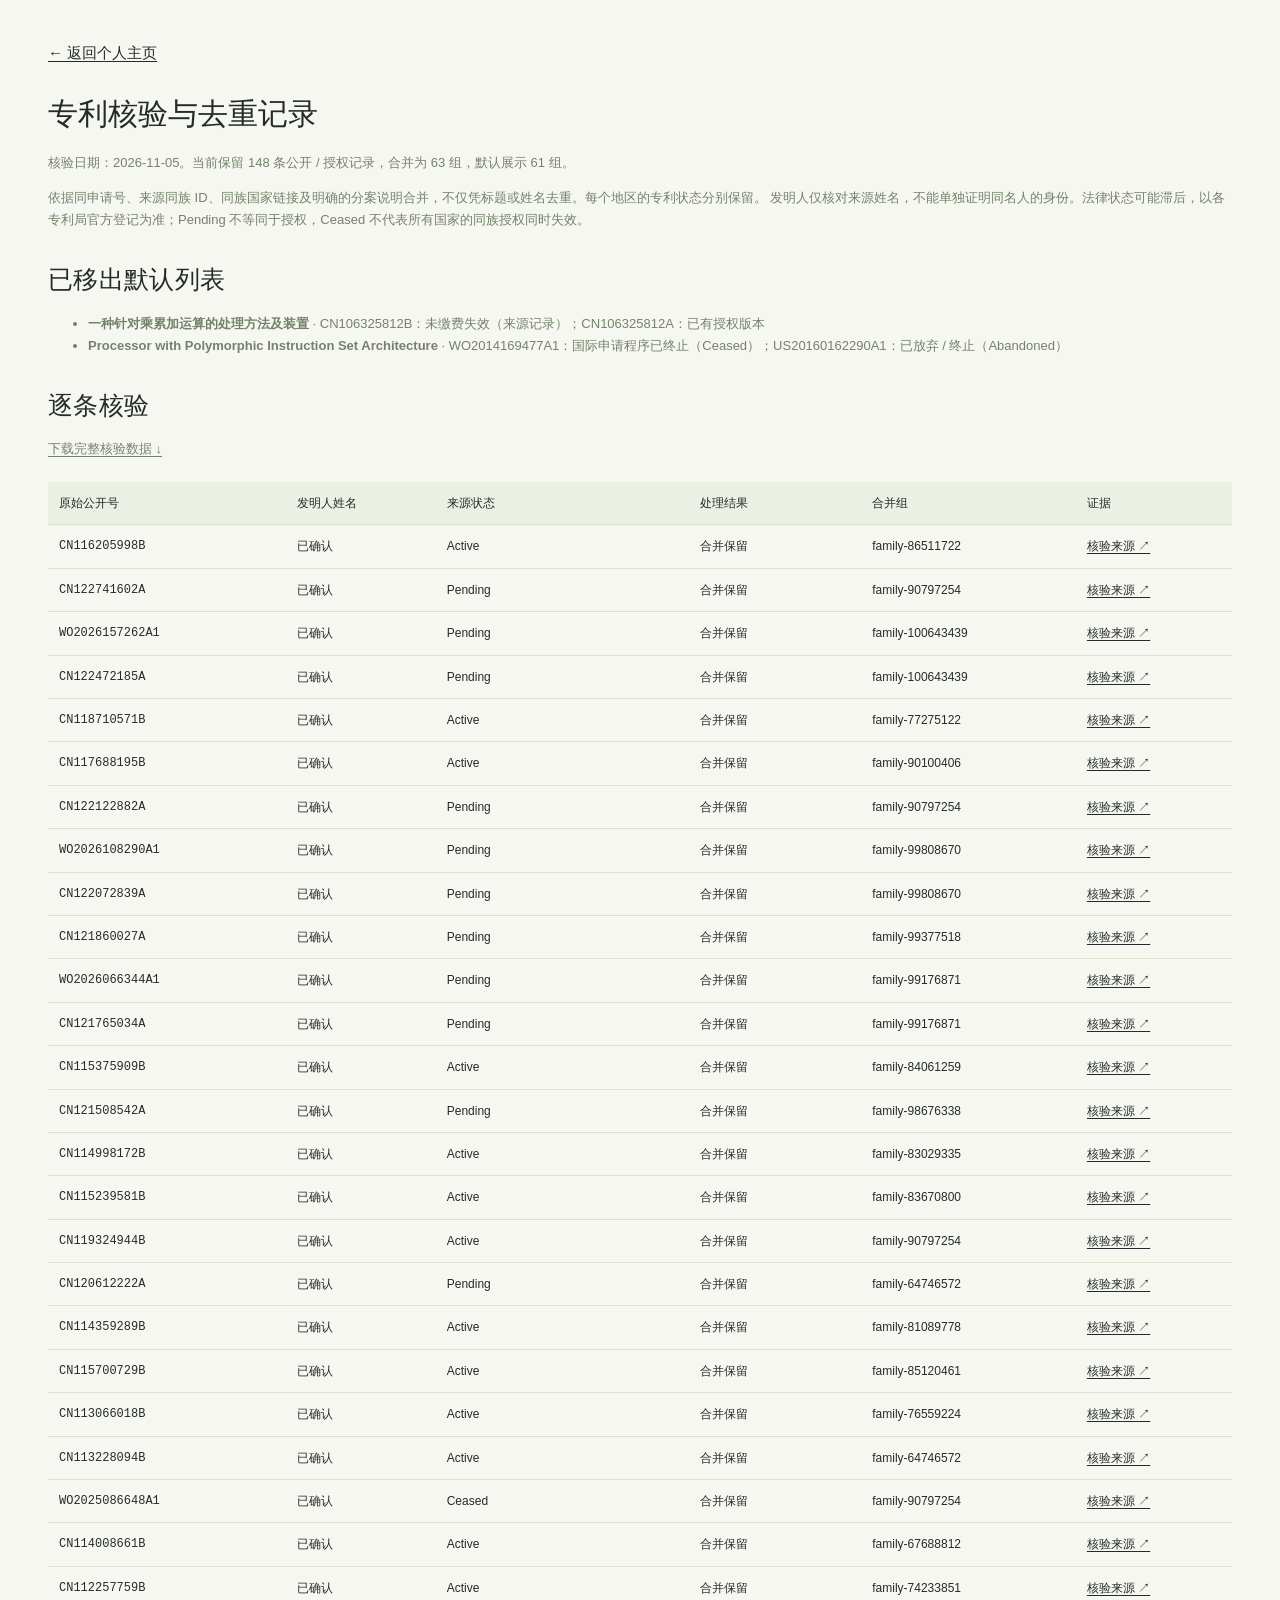
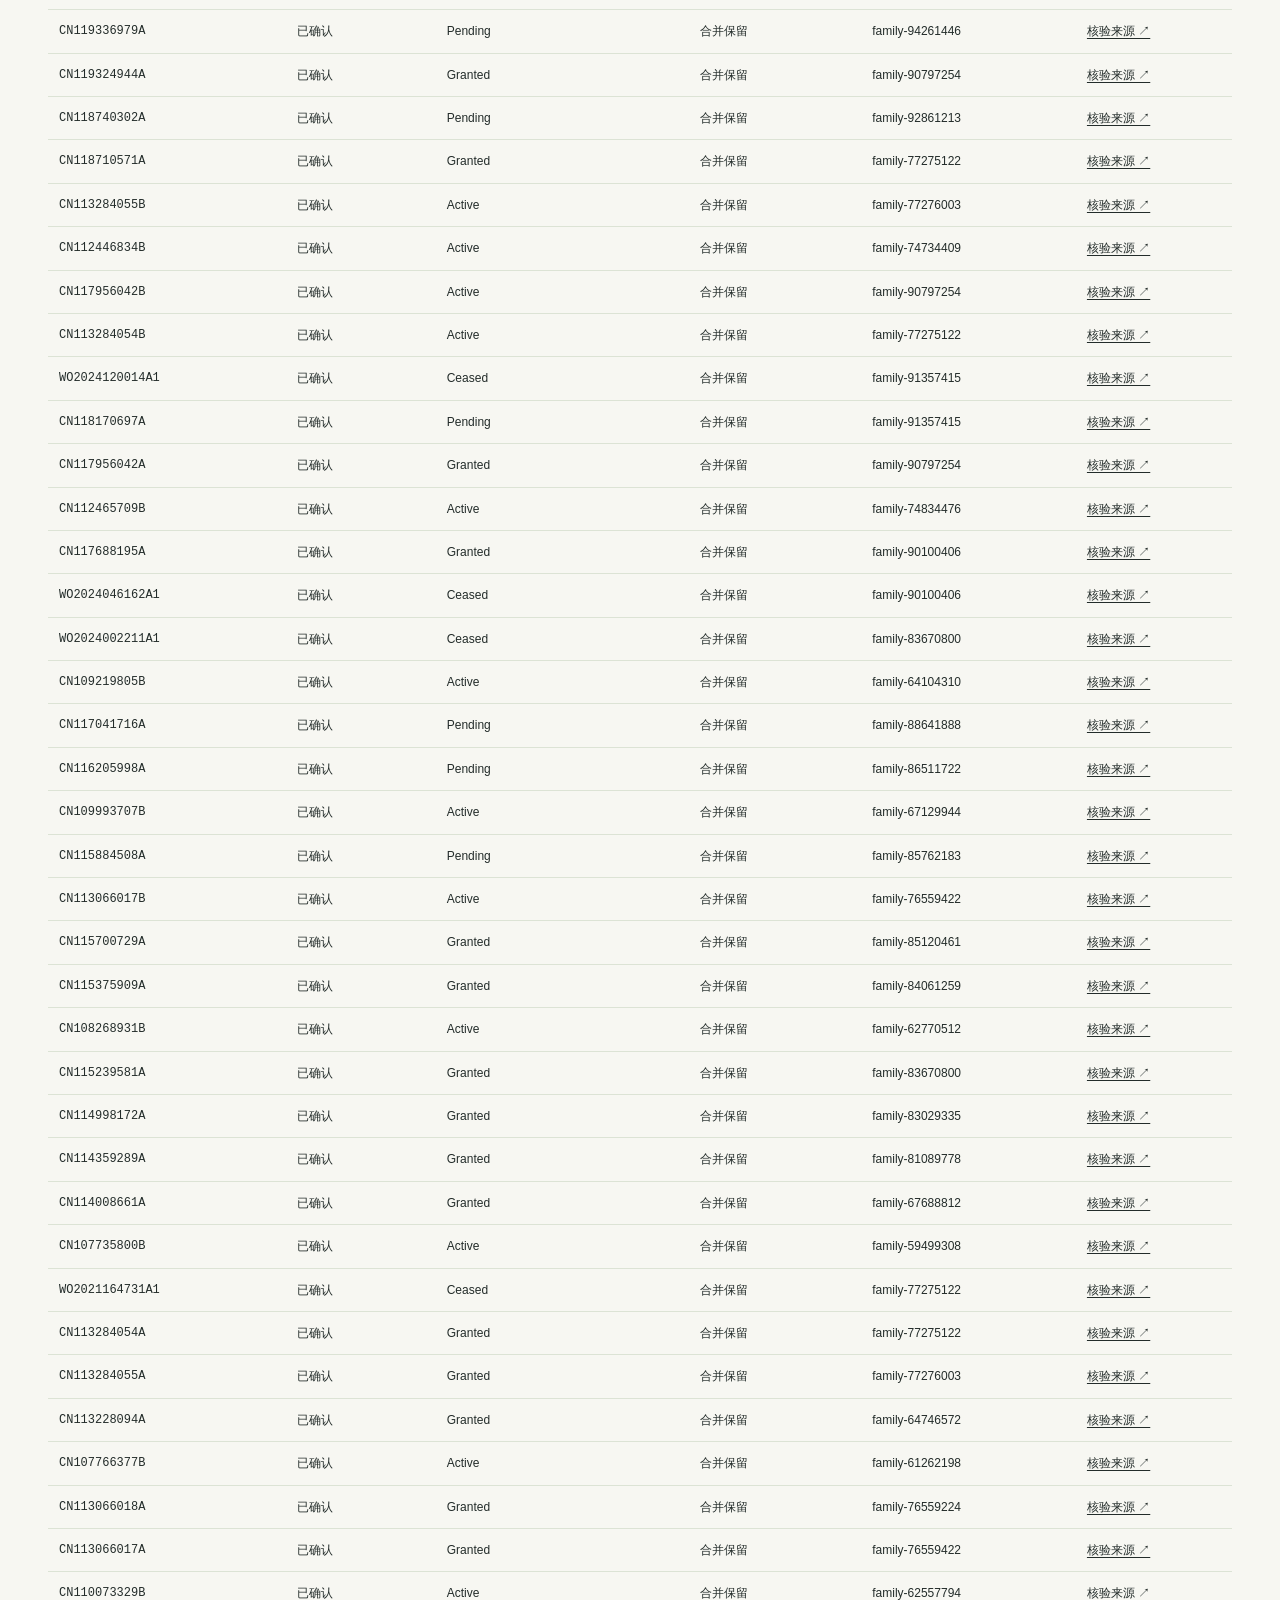
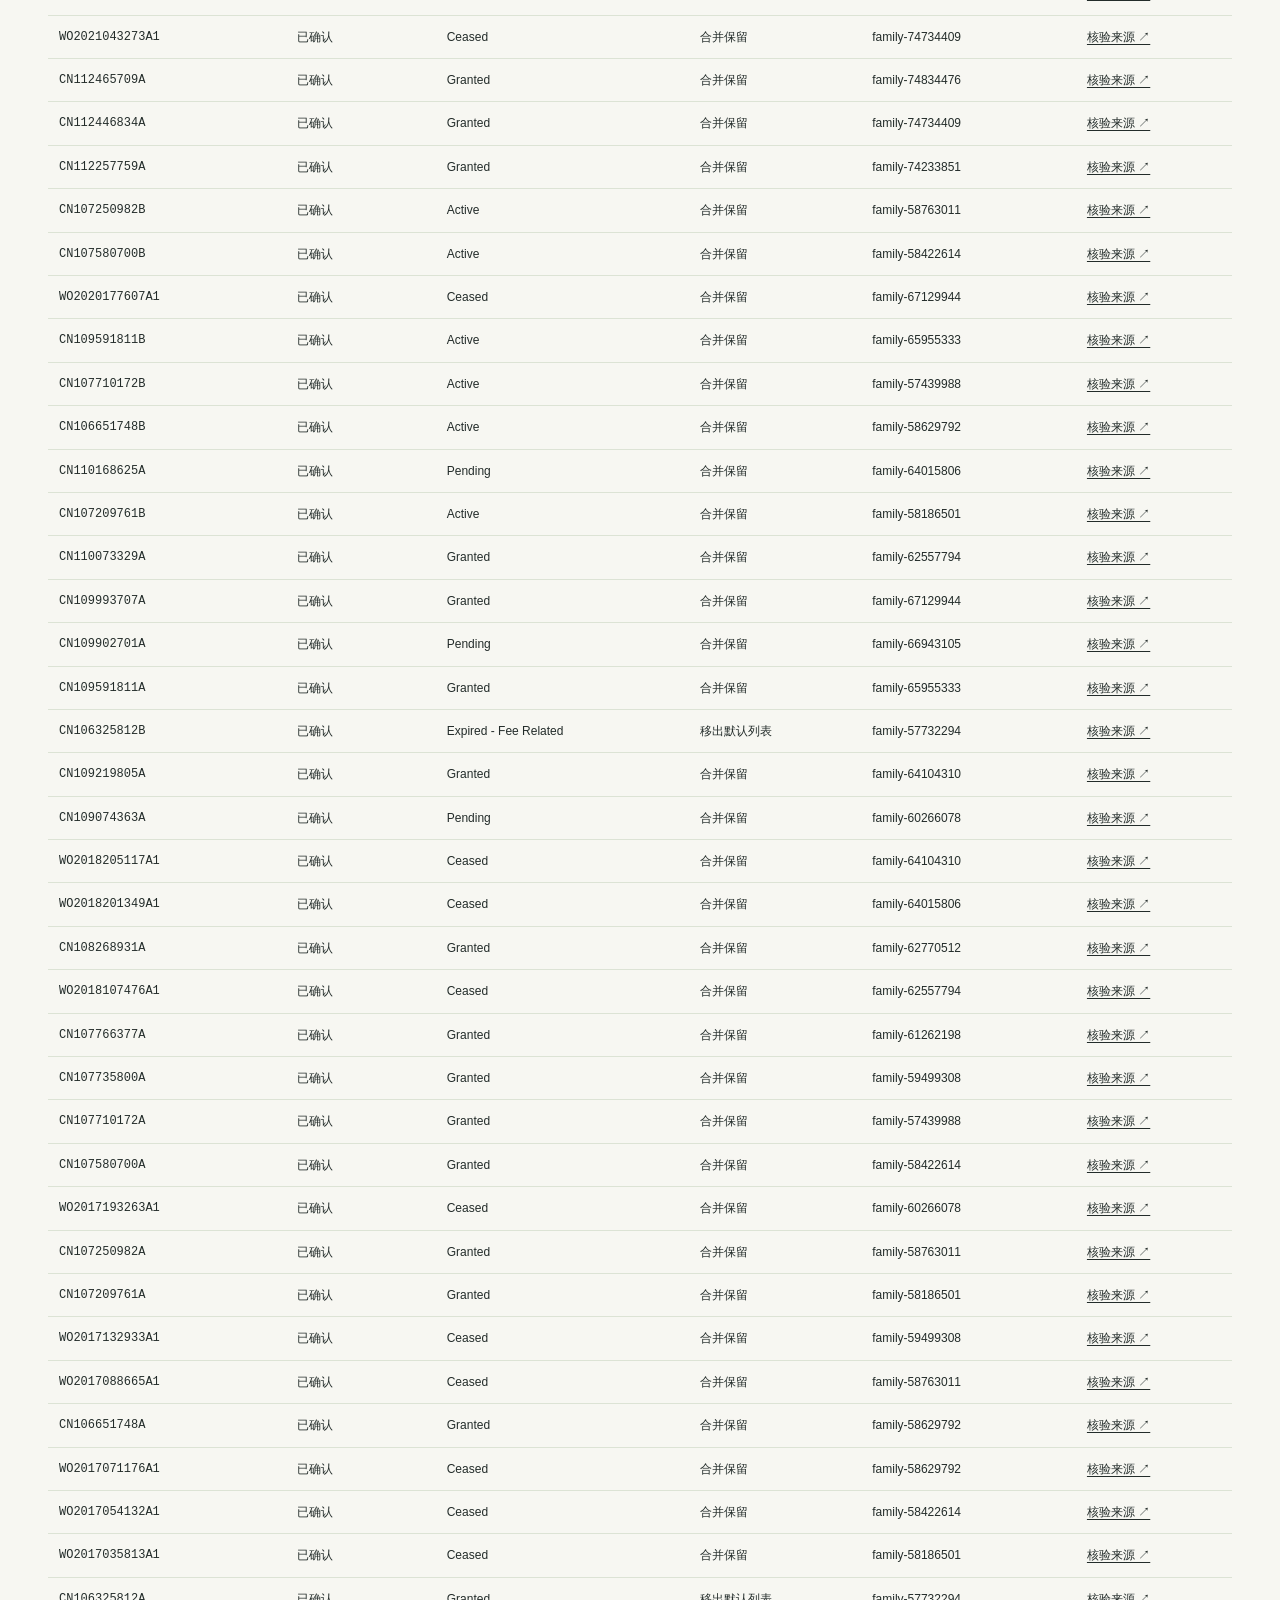
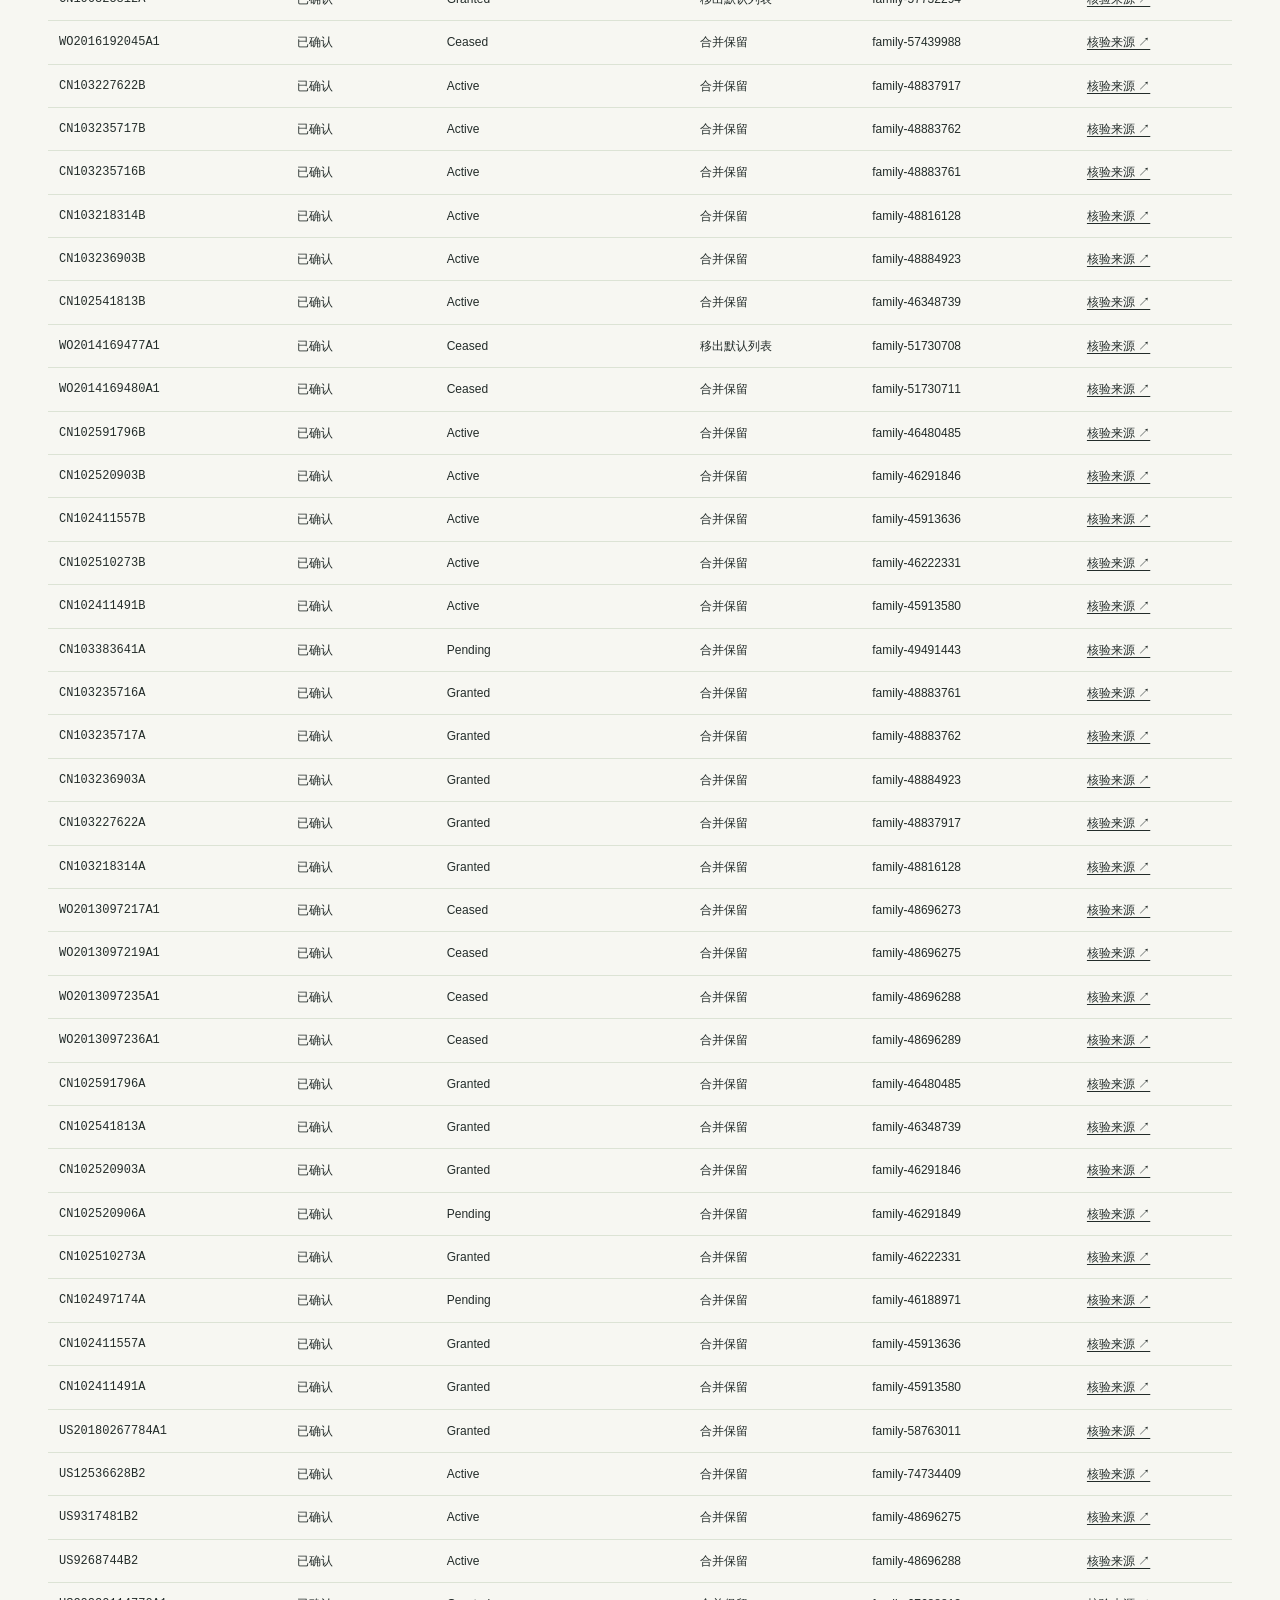
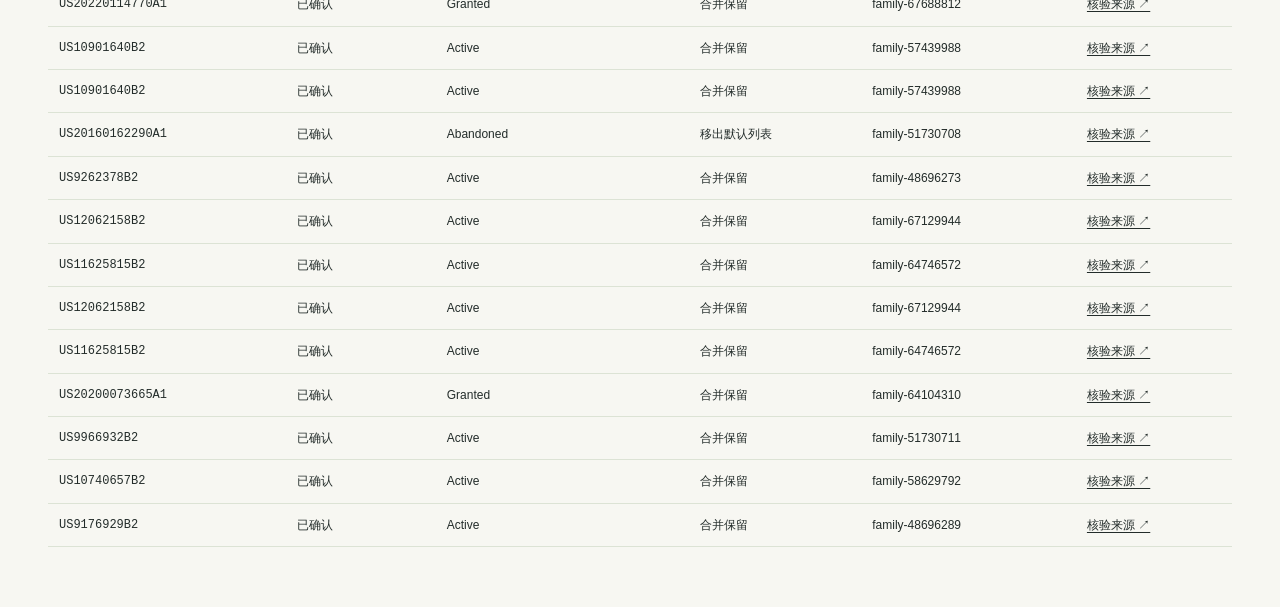
==== patent-review.html @ c17738ca "Remove five misattributed patent families and omit deleted records from public review" ====
<!doctype html><html lang="zh-CN"><head><meta charset="utf-8"><meta name="viewport" content="width=device-width,initial-scale=1"><meta name="robots" content="noindex,follow"><title>专利核验与去重记录 · 汪涛</title><link rel="stylesheet" href="style.css"></head><body><main class="review-page"><a href="index.html#research">← 返回个人主页</a><h1>专利核验与去重记录</h1><p>核验日期：2026-11-05。当前保留 148 条公开 / 授权记录，合并为 63 组，默认展示 61 组。</p><p>依据同申请号、来源同族 ID、同族国家链接及明确的分案说明合并，不仅凭标题或姓名去重。每个地区的专利状态分别保留。 发明人仅核对来源姓名，不能单独证明同名人的身份。法律状态可能滞后，以各专利局官方登记为准；Pending 不等同于授权，Ceased 不代表所有国家的同族授权同时失效。</p><h2>已移出默认列表</h2><ul><li><strong>一种针对乘累加运算的处理方法及装置</strong> · CN106325812B：未缴费失效（来源记录）；CN106325812A：已有授权版本</li><li><strong>Processor with Polymorphic Instruction Set Architecture</strong> · WO2014169477A1：国际申请程序已终止（Ceased）；US20160162290A1：已放弃 / 终止（Abandoned）</li></ul><h2>逐条核验</h2><p><a href="patent-audit.json" download>下载完整核验数据 ↓</a></p><div class="review-table"><table><thead><tr><th>原始公开号</th><th>发明人姓名</th><th>来源状态</th><th>处理结果</th><th>合并组</th><th>证据</th></tr></thead><tbody><tr><td>CN116205998B</td><td>已确认</td><td>Active</td><td>合并保留</td><td>family-86511722</td><td><a href="https://eureka.patsnap.com/patent/CN116205998B" target="_blank" rel="noopener">核验来源 ↗</a></td></tr><tr><td>CN122741602A</td><td>已确认</td><td>Pending</td><td>合并保留</td><td>family-90797254</td><td><a href="https://eureka.patsnap.com/patent/CN122741602A" target="_blank" rel="noopener">核验来源 ↗</a></td></tr><tr><td>WO2026157262A1</td><td>已确认</td><td>Pending</td><td>合并保留</td><td>family-100643439</td><td><a href="https://patents.google.com/patent/WO2026157262A1/en" target="_blank" rel="noopener">核验来源 ↗</a></td></tr><tr><td>CN122472185A</td><td>已确认</td><td>Pending</td><td>合并保留</td><td>family-100643439</td><td><a href="https://patents.google.com/patent/CN122472185A/zh" target="_blank" rel="noopener">核验来源 ↗</a></td></tr><tr><td>CN118710571B</td><td>已确认</td><td>Active</td><td>合并保留</td><td>family-77275122</td><td><a href="https://patents.google.com/patent/CN118710571B/zh" target="_blank" rel="noopener">核验来源 ↗</a></td></tr><tr><td>CN117688195B</td><td>已确认</td><td>Active</td><td>合并保留</td><td>family-90100406</td><td><a href="https://patents.google.com/patent/CN117688195B/zh" target="_blank" rel="noopener">核验来源 ↗</a></td></tr><tr><td>CN122122882A</td><td>已确认</td><td>Pending</td><td>合并保留</td><td>family-90797254</td><td><a href="https://patents.google.com/patent/CN122122882A/zh" target="_blank" rel="noopener">核验来源 ↗</a></td></tr><tr><td>WO2026108290A1</td><td>已确认</td><td>Pending</td><td>合并保留</td><td>family-99808670</td><td><a href="https://patents.google.com/patent/WO2026108290A1/en" target="_blank" rel="noopener">核验来源 ↗</a></td></tr><tr><td>CN122072839A</td><td>已确认</td><td>Pending</td><td>合并保留</td><td>family-99808670</td><td><a href="https://patents.google.com/patent/CN122072839A/zh" target="_blank" rel="noopener">核验来源 ↗</a></td></tr><tr><td>CN121860027A</td><td>已确认</td><td>Pending</td><td>合并保留</td><td>family-99377518</td><td><a href="https://patents.google.com/patent/CN121860027A/zh" target="_blank" rel="noopener">核验来源 ↗</a></td></tr><tr><td>WO2026066344A1</td><td>已确认</td><td>Pending</td><td>合并保留</td><td>family-99176871</td><td><a href="https://patents.google.com/patent/WO2026066344A1/en" target="_blank" rel="noopener">核验来源 ↗</a></td></tr><tr><td>CN121765034A</td><td>已确认</td><td>Pending</td><td>合并保留</td><td>family-99176871</td><td><a href="https://patents.google.com/patent/CN121765034A/zh" target="_blank" rel="noopener">核验来源 ↗</a></td></tr><tr><td>CN115375909B</td><td>已确认</td><td>Active</td><td>合并保留</td><td>family-84061259</td><td><a href="https://patents.google.com/patent/CN115375909B/zh" target="_blank" rel="noopener">核验来源 ↗</a></td></tr><tr><td>CN121508542A</td><td>已确认</td><td>Pending</td><td>合并保留</td><td>family-98676338</td><td><a href="https://patents.google.com/patent/CN121508542A/zh" target="_blank" rel="noopener">核验来源 ↗</a></td></tr><tr><td>CN114998172B</td><td>已确认</td><td>Active</td><td>合并保留</td><td>family-83029335</td><td><a href="https://patents.google.com/patent/CN114998172B/zh" target="_blank" rel="noopener">核验来源 ↗</a></td></tr><tr><td>CN115239581B</td><td>已确认</td><td>Active</td><td>合并保留</td><td>family-83670800</td><td><a href="https://patents.google.com/patent/CN115239581B/zh" target="_blank" rel="noopener">核验来源 ↗</a></td></tr><tr><td>CN119324944B</td><td>已确认</td><td>Active</td><td>合并保留</td><td>family-90797254</td><td><a href="https://patents.google.com/patent/CN119324944B/zh" target="_blank" rel="noopener">核验来源 ↗</a></td></tr><tr><td>CN120612222A</td><td>已确认</td><td>Pending</td><td>合并保留</td><td>family-64746572</td><td><a href="https://patents.google.com/patent/CN120612222A/zh" target="_blank" rel="noopener">核验来源 ↗</a></td></tr><tr><td>CN114359289B</td><td>已确认</td><td>Active</td><td>合并保留</td><td>family-81089778</td><td><a href="https://patents.google.com/patent/CN114359289B/zh" target="_blank" rel="noopener">核验来源 ↗</a></td></tr><tr><td>CN115700729B</td><td>已确认</td><td>Active</td><td>合并保留</td><td>family-85120461</td><td><a href="https://patents.google.com/patent/CN115700729B/zh" target="_blank" rel="noopener">核验来源 ↗</a></td></tr><tr><td>CN113066018B</td><td>已确认</td><td>Active</td><td>合并保留</td><td>family-76559224</td><td><a href="https://patents.google.com/patent/CN113066018B/zh" target="_blank" rel="noopener">核验来源 ↗</a></td></tr><tr><td>CN113228094B</td><td>已确认</td><td>Active</td><td>合并保留</td><td>family-64746572</td><td><a href="https://patents.google.com/patent/CN113228094B/zh" target="_blank" rel="noopener">核验来源 ↗</a></td></tr><tr><td>WO2025086648A1</td><td>已确认</td><td>Ceased</td><td>合并保留</td><td>family-90797254</td><td><a href="https://patents.google.com/patent/WO2025086648A1/en" target="_blank" rel="noopener">核验来源 ↗</a></td></tr><tr><td>CN114008661B</td><td>已确认</td><td>Active</td><td>合并保留</td><td>family-67688812</td><td><a href="https://patents.google.com/patent/CN114008661B/zh" target="_blank" rel="noopener">核验来源 ↗</a></td></tr><tr><td>CN112257759B</td><td>已确认</td><td>Active</td><td>合并保留</td><td>family-74233851</td><td><a href="https://patents.google.com/patent/CN112257759B/zh" target="_blank" rel="noopener">核验来源 ↗</a></td></tr><tr><td>CN119336979A</td><td>已确认</td><td>Pending</td><td>合并保留</td><td>family-94261446</td><td><a href="https://patents.google.com/patent/CN119336979A/zh" target="_blank" rel="noopener">核验来源 ↗</a></td></tr><tr><td>CN119324944A</td><td>已确认</td><td>Granted</td><td>合并保留</td><td>family-90797254</td><td><a href="https://patents.google.com/patent/CN119324944A/zh" target="_blank" rel="noopener">核验来源 ↗</a></td></tr><tr><td>CN118740302A</td><td>已确认</td><td>Pending</td><td>合并保留</td><td>family-92861213</td><td><a href="https://patents.google.com/patent/CN118740302A/zh" target="_blank" rel="noopener">核验来源 ↗</a></td></tr><tr><td>CN118710571A</td><td>已确认</td><td>Granted</td><td>合并保留</td><td>family-77275122</td><td><a href="https://patents.google.com/patent/CN118710571A/zh" target="_blank" rel="noopener">核验来源 ↗</a></td></tr><tr><td>CN113284055B</td><td>已确认</td><td>Active</td><td>合并保留</td><td>family-77276003</td><td><a href="https://patents.google.com/patent/CN113284055B/zh" target="_blank" rel="noopener">核验来源 ↗</a></td></tr><tr><td>CN112446834B</td><td>已确认</td><td>Active</td><td>合并保留</td><td>family-74734409</td><td><a href="https://patents.google.com/patent/CN112446834B/zh" target="_blank" rel="noopener">核验来源 ↗</a></td></tr><tr><td>CN117956042B</td><td>已确认</td><td>Active</td><td>合并保留</td><td>family-90797254</td><td><a href="https://patents.google.com/patent/CN117956042B/zh" target="_blank" rel="noopener">核验来源 ↗</a></td></tr><tr><td>CN113284054B</td><td>已确认</td><td>Active</td><td>合并保留</td><td>family-77275122</td><td><a href="https://patents.google.com/patent/CN113284054B/zh" target="_blank" rel="noopener">核验来源 ↗</a></td></tr><tr><td>WO2024120014A1</td><td>已确认</td><td>Ceased</td><td>合并保留</td><td>family-91357415</td><td><a href="https://patents.google.com/patent/WO2024120014A1/en" target="_blank" rel="noopener">核验来源 ↗</a></td></tr><tr><td>CN118170697A</td><td>已确认</td><td>Pending</td><td>合并保留</td><td>family-91357415</td><td><a href="https://patents.google.com/patent/CN118170697A/zh" target="_blank" rel="noopener">核验来源 ↗</a></td></tr><tr><td>CN117956042A</td><td>已确认</td><td>Granted</td><td>合并保留</td><td>family-90797254</td><td><a href="https://patents.google.com/patent/CN117956042A/zh" target="_blank" rel="noopener">核验来源 ↗</a></td></tr><tr><td>CN112465709B</td><td>已确认</td><td>Active</td><td>合并保留</td><td>family-74834476</td><td><a href="https://patents.google.com/patent/CN112465709B/zh" target="_blank" rel="noopener">核验来源 ↗</a></td></tr><tr><td>CN117688195A</td><td>已确认</td><td>Granted</td><td>合并保留</td><td>family-90100406</td><td><a href="https://patents.google.com/patent/CN117688195A/zh" target="_blank" rel="noopener">核验来源 ↗</a></td></tr><tr><td>WO2024046162A1</td><td>已确认</td><td>Ceased</td><td>合并保留</td><td>family-90100406</td><td><a href="https://patents.google.com/patent/WO2024046162A1/en" target="_blank" rel="noopener">核验来源 ↗</a></td></tr><tr><td>WO2024002211A1</td><td>已确认</td><td>Ceased</td><td>合并保留</td><td>family-83670800</td><td><a href="https://patents.google.com/patent/WO2024002211A1/en" target="_blank" rel="noopener">核验来源 ↗</a></td></tr><tr><td>CN109219805B</td><td>已确认</td><td>Active</td><td>合并保留</td><td>family-64104310</td><td><a href="https://patents.google.com/patent/CN109219805B/zh" target="_blank" rel="noopener">核验来源 ↗</a></td></tr><tr><td>CN117041716A</td><td>已确认</td><td>Pending</td><td>合并保留</td><td>family-88641888</td><td><a href="https://patents.google.com/patent/CN117041716A/zh" target="_blank" rel="noopener">核验来源 ↗</a></td></tr><tr><td>CN116205998A</td><td>已确认</td><td>Pending</td><td>合并保留</td><td>family-86511722</td><td><a href="https://patents.google.com/patent/CN116205998A/zh" target="_blank" rel="noopener">核验来源 ↗</a></td></tr><tr><td>CN109993707B</td><td>已确认</td><td>Active</td><td>合并保留</td><td>family-67129944</td><td><a href="https://patents.google.com/patent/CN109993707B/zh" target="_blank" rel="noopener">核验来源 ↗</a></td></tr><tr><td>CN115884508A</td><td>已确认</td><td>Pending</td><td>合并保留</td><td>family-85762183</td><td><a href="https://patents.google.com/patent/CN115884508A/zh" target="_blank" rel="noopener">核验来源 ↗</a></td></tr><tr><td>CN113066017B</td><td>已确认</td><td>Active</td><td>合并保留</td><td>family-76559422</td><td><a href="https://patents.google.com/patent/CN113066017B/zh" target="_blank" rel="noopener">核验来源 ↗</a></td></tr><tr><td>CN115700729A</td><td>已确认</td><td>Granted</td><td>合并保留</td><td>family-85120461</td><td><a href="https://patents.google.com/patent/CN115700729A/zh" target="_blank" rel="noopener">核验来源 ↗</a></td></tr><tr><td>CN115375909A</td><td>已确认</td><td>Granted</td><td>合并保留</td><td>family-84061259</td><td><a href="https://patents.google.com/patent/CN115375909A/zh" target="_blank" rel="noopener">核验来源 ↗</a></td></tr><tr><td>CN108268931B</td><td>已确认</td><td>Active</td><td>合并保留</td><td>family-62770512</td><td><a href="https://patents.google.com/patent/CN108268931B/zh" target="_blank" rel="noopener">核验来源 ↗</a></td></tr><tr><td>CN115239581A</td><td>已确认</td><td>Granted</td><td>合并保留</td><td>family-83670800</td><td><a href="https://patents.google.com/patent/CN115239581A/zh" target="_blank" rel="noopener">核验来源 ↗</a></td></tr><tr><td>CN114998172A</td><td>已确认</td><td>Granted</td><td>合并保留</td><td>family-83029335</td><td><a href="https://patents.google.com/patent/CN114998172A/zh" target="_blank" rel="noopener">核验来源 ↗</a></td></tr><tr><td>CN114359289A</td><td>已确认</td><td>Granted</td><td>合并保留</td><td>family-81089778</td><td><a href="https://patents.google.com/patent/CN114359289A/zh" target="_blank" rel="noopener">核验来源 ↗</a></td></tr><tr><td>CN114008661A</td><td>已确认</td><td>Granted</td><td>合并保留</td><td>family-67688812</td><td><a href="https://patents.google.com/patent/CN114008661A/zh" target="_blank" rel="noopener">核验来源 ↗</a></td></tr><tr><td>CN107735800B</td><td>已确认</td><td>Active</td><td>合并保留</td><td>family-59499308</td><td><a href="https://patents.google.com/patent/CN107735800B/zh" target="_blank" rel="noopener">核验来源 ↗</a></td></tr><tr><td>WO2021164731A1</td><td>已确认</td><td>Ceased</td><td>合并保留</td><td>family-77275122</td><td><a href="https://patents.google.com/patent/WO2021164731A1/en" target="_blank" rel="noopener">核验来源 ↗</a></td></tr><tr><td>CN113284054A</td><td>已确认</td><td>Granted</td><td>合并保留</td><td>family-77275122</td><td><a href="https://patents.google.com/patent/CN113284054A/zh" target="_blank" rel="noopener">核验来源 ↗</a></td></tr><tr><td>CN113284055A</td><td>已确认</td><td>Granted</td><td>合并保留</td><td>family-77276003</td><td><a href="https://patents.google.com/patent/CN113284055A/zh" target="_blank" rel="noopener">核验来源 ↗</a></td></tr><tr><td>CN113228094A</td><td>已确认</td><td>Granted</td><td>合并保留</td><td>family-64746572</td><td><a href="https://patents.google.com/patent/CN113228094A/zh" target="_blank" rel="noopener">核验来源 ↗</a></td></tr><tr><td>CN107766377B</td><td>已确认</td><td>Active</td><td>合并保留</td><td>family-61262198</td><td><a href="https://patents.google.com/patent/CN107766377B/zh" target="_blank" rel="noopener">核验来源 ↗</a></td></tr><tr><td>CN113066018A</td><td>已确认</td><td>Granted</td><td>合并保留</td><td>family-76559224</td><td><a href="https://patents.google.com/patent/CN113066018A/zh" target="_blank" rel="noopener">核验来源 ↗</a></td></tr><tr><td>CN113066017A</td><td>已确认</td><td>Granted</td><td>合并保留</td><td>family-76559422</td><td><a href="https://patents.google.com/patent/CN113066017A/zh" target="_blank" rel="noopener">核验来源 ↗</a></td></tr><tr><td>CN110073329B</td><td>已确认</td><td>Active</td><td>合并保留</td><td>family-62557794</td><td><a href="https://patents.google.com/patent/CN110073329B/zh" target="_blank" rel="noopener">核验来源 ↗</a></td></tr><tr><td>WO2021043273A1</td><td>已确认</td><td>Ceased</td><td>合并保留</td><td>family-74734409</td><td><a href="https://patents.google.com/patent/WO2021043273A1/en" target="_blank" rel="noopener">核验来源 ↗</a></td></tr><tr><td>CN112465709A</td><td>已确认</td><td>Granted</td><td>合并保留</td><td>family-74834476</td><td><a href="https://patents.google.com/patent/CN112465709A/zh" target="_blank" rel="noopener">核验来源 ↗</a></td></tr><tr><td>CN112446834A</td><td>已确认</td><td>Granted</td><td>合并保留</td><td>family-74734409</td><td><a href="https://patents.google.com/patent/CN112446834A/zh" target="_blank" rel="noopener">核验来源 ↗</a></td></tr><tr><td>CN112257759A</td><td>已确认</td><td>Granted</td><td>合并保留</td><td>family-74233851</td><td><a href="https://patents.google.com/patent/CN112257759A/zh" target="_blank" rel="noopener">核验来源 ↗</a></td></tr><tr><td>CN107250982B</td><td>已确认</td><td>Active</td><td>合并保留</td><td>family-58763011</td><td><a href="https://patents.google.com/patent/CN107250982B/zh" target="_blank" rel="noopener">核验来源 ↗</a></td></tr><tr><td>CN107580700B</td><td>已确认</td><td>Active</td><td>合并保留</td><td>family-58422614</td><td><a href="https://patents.google.com/patent/CN107580700B/zh" target="_blank" rel="noopener">核验来源 ↗</a></td></tr><tr><td>WO2020177607A1</td><td>已确认</td><td>Ceased</td><td>合并保留</td><td>family-67129944</td><td><a href="https://patents.google.com/patent/WO2020177607A1/en" target="_blank" rel="noopener">核验来源 ↗</a></td></tr><tr><td>CN109591811B</td><td>已确认</td><td>Active</td><td>合并保留</td><td>family-65955333</td><td><a href="https://patents.google.com/patent/CN109591811B/zh" target="_blank" rel="noopener">核验来源 ↗</a></td></tr><tr><td>CN107710172B</td><td>已确认</td><td>Active</td><td>合并保留</td><td>family-57439988</td><td><a href="https://patents.google.com/patent/CN107710172B/zh" target="_blank" rel="noopener">核验来源 ↗</a></td></tr><tr><td>CN106651748B</td><td>已确认</td><td>Active</td><td>合并保留</td><td>family-58629792</td><td><a href="https://patents.google.com/patent/CN106651748B/zh" target="_blank" rel="noopener">核验来源 ↗</a></td></tr><tr><td>CN110168625A</td><td>已确认</td><td>Pending</td><td>合并保留</td><td>family-64015806</td><td><a href="https://patents.google.com/patent/CN110168625A/zh" target="_blank" rel="noopener">核验来源 ↗</a></td></tr><tr><td>CN107209761B</td><td>已确认</td><td>Active</td><td>合并保留</td><td>family-58186501</td><td><a href="https://patents.google.com/patent/CN107209761B/zh" target="_blank" rel="noopener">核验来源 ↗</a></td></tr><tr><td>CN110073329A</td><td>已确认</td><td>Granted</td><td>合并保留</td><td>family-62557794</td><td><a href="https://patents.google.com/patent/CN110073329A/zh" target="_blank" rel="noopener">核验来源 ↗</a></td></tr><tr><td>CN109993707A</td><td>已确认</td><td>Granted</td><td>合并保留</td><td>family-67129944</td><td><a href="https://patents.google.com/patent/CN109993707A/zh" target="_blank" rel="noopener">核验来源 ↗</a></td></tr><tr><td>CN109902701A</td><td>已确认</td><td>Pending</td><td>合并保留</td><td>family-66943105</td><td><a href="https://patents.google.com/patent/CN109902701A/zh" target="_blank" rel="noopener">核验来源 ↗</a></td></tr><tr><td>CN109591811A</td><td>已确认</td><td>Granted</td><td>合并保留</td><td>family-65955333</td><td><a href="https://patents.google.com/patent/CN109591811A/zh" target="_blank" rel="noopener">核验来源 ↗</a></td></tr><tr><td>CN106325812B</td><td>已确认</td><td>Expired - Fee Related</td><td>移出默认列表</td><td>family-57732294</td><td><a href="https://patents.google.com/patent/CN106325812B/zh" target="_blank" rel="noopener">核验来源 ↗</a></td></tr><tr><td>CN109219805A</td><td>已确认</td><td>Granted</td><td>合并保留</td><td>family-64104310</td><td><a href="https://patents.google.com/patent/CN109219805A/zh" target="_blank" rel="noopener">核验来源 ↗</a></td></tr><tr><td>CN109074363A</td><td>已确认</td><td>Pending</td><td>合并保留</td><td>family-60266078</td><td><a href="https://patents.google.com/patent/CN109074363A/zh" target="_blank" rel="noopener">核验来源 ↗</a></td></tr><tr><td>WO2018205117A1</td><td>已确认</td><td>Ceased</td><td>合并保留</td><td>family-64104310</td><td><a href="https://patents.google.com/patent/WO2018205117A1/en" target="_blank" rel="noopener">核验来源 ↗</a></td></tr><tr><td>WO2018201349A1</td><td>已确认</td><td>Ceased</td><td>合并保留</td><td>family-64015806</td><td><a href="https://patents.google.com/patent/WO2018201349A1/en" target="_blank" rel="noopener">核验来源 ↗</a></td></tr><tr><td>CN108268931A</td><td>已确认</td><td>Granted</td><td>合并保留</td><td>family-62770512</td><td><a href="https://patents.google.com/patent/CN108268931A/zh" target="_blank" rel="noopener">核验来源 ↗</a></td></tr><tr><td>WO2018107476A1</td><td>已确认</td><td>Ceased</td><td>合并保留</td><td>family-62557794</td><td><a href="https://patents.google.com/patent/WO2018107476A1/en" target="_blank" rel="noopener">核验来源 ↗</a></td></tr><tr><td>CN107766377A</td><td>已确认</td><td>Granted</td><td>合并保留</td><td>family-61262198</td><td><a href="https://patents.google.com/patent/CN107766377A/zh" target="_blank" rel="noopener">核验来源 ↗</a></td></tr><tr><td>CN107735800A</td><td>已确认</td><td>Granted</td><td>合并保留</td><td>family-59499308</td><td><a href="https://patents.google.com/patent/CN107735800A/zh" target="_blank" rel="noopener">核验来源 ↗</a></td></tr><tr><td>CN107710172A</td><td>已确认</td><td>Granted</td><td>合并保留</td><td>family-57439988</td><td><a href="https://patents.google.com/patent/CN107710172A/zh" target="_blank" rel="noopener">核验来源 ↗</a></td></tr><tr><td>CN107580700A</td><td>已确认</td><td>Granted</td><td>合并保留</td><td>family-58422614</td><td><a href="https://patents.google.com/patent/CN107580700A/zh" target="_blank" rel="noopener">核验来源 ↗</a></td></tr><tr><td>WO2017193263A1</td><td>已确认</td><td>Ceased</td><td>合并保留</td><td>family-60266078</td><td><a href="https://patents.google.com/patent/WO2017193263A1/en" target="_blank" rel="noopener">核验来源 ↗</a></td></tr><tr><td>CN107250982A</td><td>已确认</td><td>Granted</td><td>合并保留</td><td>family-58763011</td><td><a href="https://patents.google.com/patent/CN107250982A/zh" target="_blank" rel="noopener">核验来源 ↗</a></td></tr><tr><td>CN107209761A</td><td>已确认</td><td>Granted</td><td>合并保留</td><td>family-58186501</td><td><a href="https://patents.google.com/patent/CN107209761A/zh" target="_blank" rel="noopener">核验来源 ↗</a></td></tr><tr><td>WO2017132933A1</td><td>已确认</td><td>Ceased</td><td>合并保留</td><td>family-59499308</td><td><a href="https://patents.google.com/patent/WO2017132933A1/en" target="_blank" rel="noopener">核验来源 ↗</a></td></tr><tr><td>WO2017088665A1</td><td>已确认</td><td>Ceased</td><td>合并保留</td><td>family-58763011</td><td><a href="https://patents.google.com/patent/WO2017088665A1/en" target="_blank" rel="noopener">核验来源 ↗</a></td></tr><tr><td>CN106651748A</td><td>已确认</td><td>Granted</td><td>合并保留</td><td>family-58629792</td><td><a href="https://patents.google.com/patent/CN106651748A/zh" target="_blank" rel="noopener">核验来源 ↗</a></td></tr><tr><td>WO2017071176A1</td><td>已确认</td><td>Ceased</td><td>合并保留</td><td>family-58629792</td><td><a href="https://patents.google.com/patent/WO2017071176A1/en" target="_blank" rel="noopener">核验来源 ↗</a></td></tr><tr><td>WO2017054132A1</td><td>已确认</td><td>Ceased</td><td>合并保留</td><td>family-58422614</td><td><a href="https://patents.google.com/patent/WO2017054132A1/en" target="_blank" rel="noopener">核验来源 ↗</a></td></tr><tr><td>WO2017035813A1</td><td>已确认</td><td>Ceased</td><td>合并保留</td><td>family-58186501</td><td><a href="https://patents.google.com/patent/WO2017035813A1/en" target="_blank" rel="noopener">核验来源 ↗</a></td></tr><tr><td>CN106325812A</td><td>已确认</td><td>Granted</td><td>移出默认列表</td><td>family-57732294</td><td><a href="https://patents.google.com/patent/CN106325812A/zh" target="_blank" rel="noopener">核验来源 ↗</a></td></tr><tr><td>WO2016192045A1</td><td>已确认</td><td>Ceased</td><td>合并保留</td><td>family-57439988</td><td><a href="https://patents.google.com/patent/WO2016192045A1/en" target="_blank" rel="noopener">核验来源 ↗</a></td></tr><tr><td>CN103227622B</td><td>已确认</td><td>Active</td><td>合并保留</td><td>family-48837917</td><td><a href="https://patents.google.com/patent/CN103227622B/zh" target="_blank" rel="noopener">核验来源 ↗</a></td></tr><tr><td>CN103235717B</td><td>已确认</td><td>Active</td><td>合并保留</td><td>family-48883762</td><td><a href="https://patents.google.com/patent/CN103235717B/zh" target="_blank" rel="noopener">核验来源 ↗</a></td></tr><tr><td>CN103235716B</td><td>已确认</td><td>Active</td><td>合并保留</td><td>family-48883761</td><td><a href="https://patents.google.com/patent/CN103235716B/zh" target="_blank" rel="noopener">核验来源 ↗</a></td></tr><tr><td>CN103218314B</td><td>已确认</td><td>Active</td><td>合并保留</td><td>family-48816128</td><td><a href="https://patents.google.com/patent/CN103218314B/zh" target="_blank" rel="noopener">核验来源 ↗</a></td></tr><tr><td>CN103236903B</td><td>已确认</td><td>Active</td><td>合并保留</td><td>family-48884923</td><td><a href="https://patents.google.com/patent/CN103236903B/zh" target="_blank" rel="noopener">核验来源 ↗</a></td></tr><tr><td>CN102541813B</td><td>已确认</td><td>Active</td><td>合并保留</td><td>family-46348739</td><td><a href="https://patents.google.com/patent/CN102541813B/zh" target="_blank" rel="noopener">核验来源 ↗</a></td></tr><tr><td>WO2014169477A1</td><td>已确认</td><td>Ceased</td><td>移出默认列表</td><td>family-51730708</td><td><a href="https://patents.google.com/patent/WO2014169477A1/en" target="_blank" rel="noopener">核验来源 ↗</a></td></tr><tr><td>WO2014169480A1</td><td>已确认</td><td>Ceased</td><td>合并保留</td><td>family-51730711</td><td><a href="https://patents.google.com/patent/WO2014169480A1/en" target="_blank" rel="noopener">核验来源 ↗</a></td></tr><tr><td>CN102591796B</td><td>已确认</td><td>Active</td><td>合并保留</td><td>family-46480485</td><td><a href="https://patents.google.com/patent/CN102591796B/zh" target="_blank" rel="noopener">核验来源 ↗</a></td></tr><tr><td>CN102520903B</td><td>已确认</td><td>Active</td><td>合并保留</td><td>family-46291846</td><td><a href="https://patents.google.com/patent/CN102520903B/zh" target="_blank" rel="noopener">核验来源 ↗</a></td></tr><tr><td>CN102411557B</td><td>已确认</td><td>Active</td><td>合并保留</td><td>family-45913636</td><td><a href="https://patents.google.com/patent/CN102411557B/zh" target="_blank" rel="noopener">核验来源 ↗</a></td></tr><tr><td>CN102510273B</td><td>已确认</td><td>Active</td><td>合并保留</td><td>family-46222331</td><td><a href="https://patents.google.com/patent/CN102510273B/zh" target="_blank" rel="noopener">核验来源 ↗</a></td></tr><tr><td>CN102411491B</td><td>已确认</td><td>Active</td><td>合并保留</td><td>family-45913580</td><td><a href="https://patents.google.com/patent/CN102411491B/zh" target="_blank" rel="noopener">核验来源 ↗</a></td></tr><tr><td>CN103383641A</td><td>已确认</td><td>Pending</td><td>合并保留</td><td>family-49491443</td><td><a href="https://patents.google.com/patent/CN103383641A/zh" target="_blank" rel="noopener">核验来源 ↗</a></td></tr><tr><td>CN103235716A</td><td>已确认</td><td>Granted</td><td>合并保留</td><td>family-48883761</td><td><a href="https://patents.google.com/patent/CN103235716A/zh" target="_blank" rel="noopener">核验来源 ↗</a></td></tr><tr><td>CN103235717A</td><td>已确认</td><td>Granted</td><td>合并保留</td><td>family-48883762</td><td><a href="https://patents.google.com/patent/CN103235717A/zh" target="_blank" rel="noopener">核验来源 ↗</a></td></tr><tr><td>CN103236903A</td><td>已确认</td><td>Granted</td><td>合并保留</td><td>family-48884923</td><td><a href="https://patents.google.com/patent/CN103236903A/zh" target="_blank" rel="noopener">核验来源 ↗</a></td></tr><tr><td>CN103227622A</td><td>已确认</td><td>Granted</td><td>合并保留</td><td>family-48837917</td><td><a href="https://patents.google.com/patent/CN103227622A/zh" target="_blank" rel="noopener">核验来源 ↗</a></td></tr><tr><td>CN103218314A</td><td>已确认</td><td>Granted</td><td>合并保留</td><td>family-48816128</td><td><a href="https://patents.google.com/patent/CN103218314A/zh" target="_blank" rel="noopener">核验来源 ↗</a></td></tr><tr><td>WO2013097217A1</td><td>已确认</td><td>Ceased</td><td>合并保留</td><td>family-48696273</td><td><a href="https://patents.google.com/patent/WO2013097217A1/en" target="_blank" rel="noopener">核验来源 ↗</a></td></tr><tr><td>WO2013097219A1</td><td>已确认</td><td>Ceased</td><td>合并保留</td><td>family-48696275</td><td><a href="https://patents.google.com/patent/WO2013097219A1/en" target="_blank" rel="noopener">核验来源 ↗</a></td></tr><tr><td>WO2013097235A1</td><td>已确认</td><td>Ceased</td><td>合并保留</td><td>family-48696288</td><td><a href="https://patents.google.com/patent/WO2013097235A1/en" target="_blank" rel="noopener">核验来源 ↗</a></td></tr><tr><td>WO2013097236A1</td><td>已确认</td><td>Ceased</td><td>合并保留</td><td>family-48696289</td><td><a href="https://patents.google.com/patent/WO2013097236A1/en" target="_blank" rel="noopener">核验来源 ↗</a></td></tr><tr><td>CN102591796A</td><td>已确认</td><td>Granted</td><td>合并保留</td><td>family-46480485</td><td><a href="https://patents.google.com/patent/CN102591796A/zh" target="_blank" rel="noopener">核验来源 ↗</a></td></tr><tr><td>CN102541813A</td><td>已确认</td><td>Granted</td><td>合并保留</td><td>family-46348739</td><td><a href="https://patents.google.com/patent/CN102541813A/zh" target="_blank" rel="noopener">核验来源 ↗</a></td></tr><tr><td>CN102520903A</td><td>已确认</td><td>Granted</td><td>合并保留</td><td>family-46291846</td><td><a href="https://patents.google.com/patent/CN102520903A/zh" target="_blank" rel="noopener">核验来源 ↗</a></td></tr><tr><td>CN102520906A</td><td>已确认</td><td>Pending</td><td>合并保留</td><td>family-46291849</td><td><a href="https://patents.google.com/patent/CN102520906A/zh" target="_blank" rel="noopener">核验来源 ↗</a></td></tr><tr><td>CN102510273A</td><td>已确认</td><td>Granted</td><td>合并保留</td><td>family-46222331</td><td><a href="https://patents.google.com/patent/CN102510273A/zh" target="_blank" rel="noopener">核验来源 ↗</a></td></tr><tr><td>CN102497174A</td><td>已确认</td><td>Pending</td><td>合并保留</td><td>family-46188971</td><td><a href="https://patents.google.com/patent/CN102497174A/zh" target="_blank" rel="noopener">核验来源 ↗</a></td></tr><tr><td>CN102411557A</td><td>已确认</td><td>Granted</td><td>合并保留</td><td>family-45913636</td><td><a href="https://patents.google.com/patent/CN102411557A/zh" target="_blank" rel="noopener">核验来源 ↗</a></td></tr><tr><td>CN102411491A</td><td>已确认</td><td>Granted</td><td>合并保留</td><td>family-45913580</td><td><a href="https://patents.google.com/patent/CN102411491A/zh" target="_blank" rel="noopener">核验来源 ↗</a></td></tr><tr><td>US20180267784A1</td><td>已确认</td><td>Granted</td><td>合并保留</td><td>family-58763011</td><td><a href="https://patents.google.com/patent/US20180267784A1/en" target="_blank" rel="noopener">核验来源 ↗</a></td></tr><tr><td>US12536628B2</td><td>已确认</td><td>Active</td><td>合并保留</td><td>family-74734409</td><td><a href="https://patents.google.com/patent/US12536628B2/en" target="_blank" rel="noopener">核验来源 ↗</a></td></tr><tr><td>US9317481B2</td><td>已确认</td><td>Active</td><td>合并保留</td><td>family-48696275</td><td><a href="https://patents.google.com/patent/US9317481B2/en" target="_blank" rel="noopener">核验来源 ↗</a></td></tr><tr><td>US9268744B2</td><td>已确认</td><td>Active</td><td>合并保留</td><td>family-48696288</td><td><a href="https://patents.google.com/patent/US9268744B2/en" target="_blank" rel="noopener">核验来源 ↗</a></td></tr><tr><td>US20220114770A1</td><td>已确认</td><td>Granted</td><td>合并保留</td><td>family-67688812</td><td><a href="https://patents.google.com/patent/US20220114770A1/en" target="_blank" rel="noopener">核验来源 ↗</a></td></tr><tr><td>US10901640B2</td><td>已确认</td><td>Active</td><td>合并保留</td><td>family-57439988</td><td><a href="https://patents.google.com/patent/US10901640B2/en" target="_blank" rel="noopener">核验来源 ↗</a></td></tr><tr><td>US10901640B2</td><td>已确认</td><td>Active</td><td>合并保留</td><td>family-57439988</td><td><a href="https://patents.google.com/patent/US10901640B2/en" target="_blank" rel="noopener">核验来源 ↗</a></td></tr><tr><td>US20160162290A1</td><td>已确认</td><td>Abandoned</td><td>移出默认列表</td><td>family-51730708</td><td><a href="https://patents.google.com/patent/US20160162290A1/en" target="_blank" rel="noopener">核验来源 ↗</a></td></tr><tr><td>US9262378B2</td><td>已确认</td><td>Active</td><td>合并保留</td><td>family-48696273</td><td><a href="https://patents.google.com/patent/US9262378B2/en" target="_blank" rel="noopener">核验来源 ↗</a></td></tr><tr><td>US12062158B2</td><td>已确认</td><td>Active</td><td>合并保留</td><td>family-67129944</td><td><a href="https://patents.google.com/patent/US12062158B2/en" target="_blank" rel="noopener">核验来源 ↗</a></td></tr><tr><td>US11625815B2</td><td>已确认</td><td>Active</td><td>合并保留</td><td>family-64746572</td><td><a href="https://patents.google.com/patent/US11625815B2/en" target="_blank" rel="noopener">核验来源 ↗</a></td></tr><tr><td>US12062158B2</td><td>已确认</td><td>Active</td><td>合并保留</td><td>family-67129944</td><td><a href="https://patents.google.com/patent/US12062158B2/en" target="_blank" rel="noopener">核验来源 ↗</a></td></tr><tr><td>US11625815B2</td><td>已确认</td><td>Active</td><td>合并保留</td><td>family-64746572</td><td><a href="https://patents.google.com/patent/US11625815B2/en" target="_blank" rel="noopener">核验来源 ↗</a></td></tr><tr><td>US20200073665A1</td><td>已确认</td><td>Granted</td><td>合并保留</td><td>family-64104310</td><td><a href="https://patents.google.com/patent/US20200073665A1/en" target="_blank" rel="noopener">核验来源 ↗</a></td></tr><tr><td>US9966932B2</td><td>已确认</td><td>Active</td><td>合并保留</td><td>family-51730711</td><td><a href="https://patents.google.com/patent/US9966932B2/en" target="_blank" rel="noopener">核验来源 ↗</a></td></tr><tr><td>US10740657B2</td><td>已确认</td><td>Active</td><td>合并保留</td><td>family-58629792</td><td><a href="https://patents.google.com/patent/US10740657B2/en" target="_blank" rel="noopener">核验来源 ↗</a></td></tr><tr><td>US9176929B2</td><td>已确认</td><td>Active</td><td>合并保留</td><td>family-48696289</td><td><a href="https://patents.google.com/patent/US9176929B2/en" target="_blank" rel="noopener">核验来源 ↗</a></td></tr></tbody></table></div></main></body></html>
---- style.css ----
*{box-sizing:border-box}html{scroll-behavior:smooth;scroll-padding-top:105px}body{margin:0;background:#f7f7f2;color:#232c2a;font-family:Inter,"Segoe UI","Microsoft YaHei",sans-serif;font-size:15px;line-height:1.7}a{color:inherit;text-decoration:none}button,input,select{font:inherit}button,a,select,input{-webkit-tap-highlight-color:transparent}a:focus-visible,button:focus-visible,input:focus-visible,select:focus-visible{outline:3px solid #8ba99a;outline-offset:4px}button{cursor:pointer}a,button{transition:background .2s,color .2s}main,.header,footer{max-width:1200px;margin:auto;padding-left:48px;padding-right:48px}.header{height:110px;display:flex;align-items:center;justify-content:space-between;border-bottom:1px solid #dce0d8;gap:20px}.brand{display:flex;gap:14px;align-items:center;font-weight:600;font-size:16px;line-height:1.4}.brand-mark{background:#244f44;color:#f7f7f2;padding:9px 10px;font-size:18px;letter-spacing:-1px}.brand-mark span{font-size:12px;vertical-align:super;margin-left:3px}.brand-sub{display:block;font-size:10px;color:#7a827b;letter-spacing:1px;font-weight:400;margin-top:3px}nav{display:flex;gap:28px;font-size:13px;color:#626c64}nav a:hover,.text-link:hover{color:#3d7e65}.scholar-nav{font-size:12px;border:1px solid #cdd3c9;border-radius:3px;padding:8px 13px}.hero{display:grid;grid-template-columns:1.35fr 1fr;gap:85px;padding:83px 0 69px;align-items:center}.eyebrow{font-size:10px;font-weight:600;letter-spacing:2px;color:#69796c;margin:0 0 25px;display:flex;align-items:center;gap:8px}.dot{width:6px;height:6px;border-radius:50%;background:#4a7860;display:inline-block;flex-shrink:0}h1{font-size:54px;font-weight:500;letter-spacing:6px;line-height:1.2;margin:0 0 19px}h1>span{display:block;font-family:Georgia,"Times New Roman",serif;font-weight:400;letter-spacing:-3px;font-size:76px;margin-top:10px}.name-dot{color:#4a7860}.affiliation{font-size:14px;color:#5f6e62;margin:0 0 23px}.intro{font-size:14px;color:#6b726a;line-height:1.9}.hero-actions{display:flex;align-items:center;gap:25px;margin-top:29px}.button{display:inline-flex;align-items:center;justify-content:space-between;gap:35px;background:#244f44;color:#fff;border:0;padding:12px 19px;border-radius:2px;font-size:12px}.button:hover{background:#356453}.text-link{font-size:12px;border-bottom:1px solid #b7c4b6;padding-bottom:5px}.research-note{background:#eef0e7;padding:26px 30px 22px;position:relative;box-shadow:10px 10px 0 #f0f1eb;border-top:2px solid #61765d}.note-top{display:flex;justify-content:space-between;font-size:9px;letter-spacing:1.7px;color:#6b7764}.note-top>span{letter-spacing:0}ol{list-style:none;padding:0;margin:24px 0 0}.research-note li{display:flex;align-items:center;gap:17px;padding:17px 0;border-bottom:1px solid #d9dfd1}.research-note li>span{font-family:Georgia,serif;font-size:12px;color:#89967d}.research-note li div{font-family:Georgia,serif;font-size:21px;line-height:1.4}.research-note li small{display:block;font-family:"Microsoft YaHei",sans-serif;font-size:10px;color:#7b8575;margin-top:4px;letter-spacing:1px}.research-note li b{margin-left:auto;color:#829174;font-size:15px;font-weight:400}.research-note>p{font-size:10px;color:#7b8575;margin:18px 0 0}.metrics{display:grid;grid-template-columns:1fr 1fr 1fr 1.2fr;padding:26px 0 28px;border-top:1px solid #dce0d8;border-bottom:1px solid #dce0d8}.metrics>div{display:flex;align-items:center;gap:17px;border-right:1px solid #dce0d8;padding:0 25px}.metrics>div:first-child{padding-left:0}.metrics>div:last-child{border:0}.metrics strong{font-family:Georgia,serif;font-weight:400;font-size:38px;letter-spacing:-1px;color:#315343}.metrics span{font-size:11px;color:#4b5a4d}.metrics small{display:block;font-size:9px;color:#8b9287;margin-top:4px}.metric-note p{font-size:11px;margin:0;color:#687663}.section{padding:68px 0;border-bottom:1px solid #dce0d8}.section-heading{display:flex;justify-content:space-between;gap:20px;align-items:end}.section-heading .eyebrow{margin-bottom:13px}h2{font-size:25px;font-weight:500;letter-spacing:.3px;line-height:1.5;margin:0}h2>span{font-family:Georgia,serif;font-size:13px;color:#899182;font-weight:400;margin-left:16px;letter-spacing:0}.journey-grid{display:grid;grid-template-columns:1fr 1fr;gap:60px;margin-top:34px}.mini-label{font-size:10px;color:#78836f;letter-spacing:1px}.timeline{border-left:1px solid #cfd9c8;padding:0 0 0 23px;margin:22px 0 0 4px;position:relative}.timeline-dot{position:absolute;left:-4px;top:8px;width:7px;height:7px;border-radius:50%;background:#5e7d5f}.timeline small{font-size:10px;color:#8b9386}.timeline h4{font-size:16px;font-weight:500;margin:7px 0}.timeline p{font-size:12px;color:#8b9386;margin:0}.muted .timeline-dot{background:#c1c9b8}.muted h4{color:#929a8a}.section-description{font-size:12px;color:#7e8978;margin:12px 0 28px}.toolbar{display:flex;align-items:center;justify-content:space-between;gap:20px;padding:15px 0;border-top:1px solid #dce0d8;border-bottom:1px solid #dce0d8}.tabs{display:flex;gap:6px}.tabs button{border:0;background:none;padding:8px 14px;font-size:12px;color:#7e8978;border-radius:3px}.tabs button.active{background:#e5ebdf;color:#284b35}.tabs button span{font-size:10px;margin-left:5px;opacity:.65}.search{display:flex;align-items:center;gap:8px;color:#798573}.search>span{font-size:25px;line-height:1}.search input{border:0;background:transparent;font-size:12px;padding:6px 0;width:215px;color:#384a38;outline-offset:2px}.search input::placeholder{color:#9ba393}.list-meta{display:flex;justify-content:space-between;gap:15px;align-items:center;padding:17px 0;color:#8a9482;font-size:10px}.list-meta p{margin:0}.list-meta>div{display:flex;align-items:center;gap:10px}.list-meta select{font-size:10px;color:#65745b;background:transparent;border:0;padding:4px;max-width:135px}.publication{display:grid;grid-template-columns:57px 1fr 50px;gap:19px;padding:27px 0;border-bottom:1px solid #e0e4d9}.pub-year{font-family:Georgia,serif;font-size:16px;color:#8b9880;padding-top:3px}.publication h3{font-size:17px;font-weight:500;line-height:1.55;margin:0 0 8px;max-width:790px}.publication h3 a:hover{color:#3f7559}.authors{color:#818b79;font-size:11px;line-height:1.8;margin:0 0 6px;overflow-wrap:anywhere}.authors strong{color:#3f5c42;font-weight:600}.venue{font-size:11px;color:#707e65;font-style:italic;margin:0;line-height:1.7}.pub-bottom{display:flex;gap:13px;align-items:center;margin-top:12px;flex-wrap:wrap}.tag{font-size:8px;background:#e9eddf;color:#637956;padding:2px 7px;border-radius:2px;letter-spacing:.5px}.pub-bottom a{font-size:10px;color:#607955}.cite{font-size:10px;color:#8b9583}.pub-arrow{color:#8d9d7e;display:flex;align-items:start;justify-content:end;font-size:23px}.empty{padding:65px 20px;text-align:center;color:#839177;font-size:13px}.source-note{font-size:10px;line-height:1.9;color:#97a08e;margin:22px 0 0;max-width:900px}.source-note a{text-decoration:underline;text-underline-offset:3px}.patent-banner{background:#e8eddf;margin:55px 0 0;padding:34px 36px;display:flex;justify-content:space-between;align-items:center;gap:30px}.patent-banner .eyebrow{margin-bottom:11px}.patent-banner h2{font-family:Georgia,"Microsoft YaHei",serif;font-size:26px}.patent-banner p:not(.eyebrow){font-size:11px;color:#7d8d6f;margin:12px 0 0}.patent-banner button{flex-shrink:0}.closing{text-align:center;padding:72px 0}.closing .eyebrow{justify-content:center;margin-bottom:14px}.closing h2{font-size:28px;margin-bottom:18px}footer{border-top:1px solid #dce0d8;display:flex;justify-content:space-between;align-items:center;gap:20px;padding-top:24px;padding-bottom:28px;font-size:10px;color:#8d9783}footer>a:first-child{color:#4b6244;font-size:12px}footer span{font-family:Georgia,serif;color:#8d9783;margin-left:6px}footer p{margin:0}.skip{position:absolute;top:-80px;background:white;padding:8px}.skip:focus{top:0}noscript{display:block;text-align:center}
@media(min-width:1400px){.hero{padding-top:100px;padding-bottom:85px}}
@media(max-width:900px){main,.header,footer{padding-left:28px;padding-right:28px}.hero{gap:36px;grid-template-columns:1.1fr 1fr}.research-note{padding:22px}.research-note li div{font-size:18px}h1>span{font-size:65px}.metrics>div{padding:0 15px;gap:10px}.metrics strong{font-size:32px}.metrics small{font-size:8px}.journey-grid{gap:35px}nav{gap:18px}.scholar-nav{display:none}}
@media(max-width:620px){html{scroll-padding-top:20px}main,.header,footer{padding-left:22px;padding-right:22px}.header{height:86px;gap:12px}.brand{font-size:14px;gap:9px}.brand-mark{font-size:16px}.brand-sub{font-size:8px}nav{font-size:11px;gap:14px}nav a:nth-child(2){display:none}.hero{grid-template-columns:1fr;padding:48px 0 36px;gap:35px}.eyebrow{font-size:8px;letter-spacing:1.5px}h1{font-size:44px}h1>span{font-size:65px}.intro{font-size:13px}.research-note{padding:20px 24px}.research-note li{padding:12px 0}.research-note li div{font-size:21px}.metrics{grid-template-columns:1fr 1fr;padding:5px 0}.metrics>div{padding:15px 10px!important}.metrics>div:nth-child(2){border:0}.metrics>div:nth-child(-n+2){border-bottom:1px solid #dce0d8}.metrics strong{font-size:35px}.metrics span{font-size:11px}.metrics small{font-size:9px}.section{padding:43px 0}h2{font-size:22px}h2>span{display:block;margin:6px 0 0;font-size:12px}.journey-grid{grid-template-columns:1fr;gap:30px;margin-top:26px}.section-heading{align-items:start}.export{font-size:10px;white-space:nowrap;margin-top:27px}.toolbar{align-items:stretch;flex-direction:column;gap:10px}.tabs button{padding:7px 13px}.search{background:#edf0e5;padding:2px 11px;border-radius:3px}.search input{width:100%}.list-meta{align-items:start}.list-meta>div{gap:4px;flex-wrap:wrap;justify-content:end}.list-meta label{display:none}.list-meta p{white-space:nowrap;padding-top:5px}.list-meta select{max-width:122px}.publication{grid-template-columns:35px 1fr 16px;gap:10px;padding:23px 0}.pub-year{font-size:13px}.publication h3{font-size:15px}.authors,.venue{font-size:10px}.pub-arrow{font-size:18px}.patent-banner{padding:27px;flex-direction:column;align-items:start;margin-top:35px}.patent-banner h2{font-size:24px}.closing{padding:50px 0}footer{flex-wrap:wrap;font-size:9px}footer p{order:3;width:100%}}
@media(prefers-reduced-motion:reduce){html{scroll-behavior:auto}*{transition:none!important}}

.pub-year small{display:block;font-family:inherit;font-size:11px;color:#98a08e;margin-top:3px}.patent-meta{display:flex;align-items:center;gap:9px;flex-wrap:wrap;margin-top:13px;color:#8a9580;font-size:10px}.status-badge{padding:3px 8px;border-radius:3px}.status-active{background:#e2eddf;color:#35634b}.status-pending{background:#f0ead6;color:#8c7733}.pub-bottom .edit-patent{border:1px solid #ccd9c3;padding:2px 9px;border-radius:3px}.family-details{margin-top:14px;font-size:11px;color:#6a7a61}.family-details summary{cursor:pointer;color:#627b59;line-height:1.7}.family-details ul{list-style:none;margin:12px 0;padding:0}.family-details li{padding:11px 13px;margin:7px 0;background:#eff2e8;border-left:2px solid #d5dfcb}.family-details li a{font-family:monospace;color:#456741}.family-details li p{font-size:10px;color:#8a9581;margin:5px 0 0;overflow-wrap:anywhere}.member-status{font-size:10px;margin-left:7px;color:#7f8d74}.patent-help{font-size:10px;line-height:1.9;color:#8a9580;background:#eef1e7;padding:12px 16px;margin-bottom:22px}#patent-status-wrap[hidden]{display:none}.review-page{padding-top:40px;padding-bottom:60px;max-width:1400px}.review-page h1{font-size:30px;letter-spacing:0;margin:30px 0 20px}.review-page h2{margin-top:30px}.review-page p,.review-page li{font-size:13px;color:#73836b}.review-page a{text-decoration:underline;text-underline-offset:3px}.review-table{overflow:auto;margin-top:22px}.review-table table{border-collapse:collapse;min-width:780px;width:100%;font-size:12px}.review-table th,.review-table td{text-align:left;padding:11px;border-bottom:1px solid #dce3d5;vertical-align:top}.review-table th{background:#eaf0e3;font-weight:500}.review-table td:first-child{font-family:monospace;white-space:nowrap}@media(max-width:620px){.patent-meta{font-size:9px}.family-details{font-size:10px}.member-status{display:block;margin:5px 0 0}.patent-help{padding:10px 12px}.list-meta>div{max-width:70%;}.list-meta select{max-width:150px}.review-page h1{font-size:25px}}

.category-filters{display:flex;align-items:center;gap:8px;flex-wrap:wrap;padding:18px 0 5px}.category-filters>span{font-size:10px;color:#84917a;margin-right:8px}.category-filters button{border:1px solid #d7dfcd;border-radius:3px;background:transparent;padding:6px 11px;font-size:11px;color:#7e8d73}.category-filters button.active{background:#315947;border-color:#315947;color:#fff}.category-filters small{opacity:.7;font-size:9px;margin-left:4px}.category-filters[hidden]{display:none}.category-badge{border:1px solid #d6dfcb;padding:2px 7px;color:#617b52;border-radius:3px}.patent-category-heading{display:flex;align-items:center;gap:12px;font-size:19px;font-weight:500;color:#35573e;margin:30px 0 0;padding:13px 0;border-bottom:2px solid #b7c7aa}.patent-category-heading>span{font-size:10px;font-weight:400;color:#8c9b7e}.journey-subtitle{color:#58734d!important;margin-bottom:5px!important}.journey-direction{color:#6f8662!important;margin-top:6px!important}.timeline+.timeline{margin-top:25px}@media(max-width:620px){.category-filters{gap:7px}.category-filters>span{width:100%;margin-bottom:3px}.category-filters button{font-size:10px;padding:6px 9px}}

.contact-details{display:flex;flex-wrap:wrap;gap:12px 22px;margin-top:22px}.contact-detail{font-size:12px;color:#41644e;border-bottom:1px solid #ccd8c1;padding-bottom:4px;overflow-wrap:anywhere}.contact-detail>span{font-size:9px;letter-spacing:1px;margin-right:9px;color:#8b9a80}.research-note .interest-description{font-family:Inter,"Segoe UI","Microsoft YaHei",sans-serif;font-size:11px;line-height:1.7;color:#7b8a70;margin:8px 0 0;max-width:260px}.research-note li{align-items:flex-start}.research-note li>span,.research-note li>b{padding-top:5px}

.email-icon{display:inline-flex;align-items:center;justify-content:center;width:38px;height:34px;border:1px solid #c9d7bf;border-radius:4px;padding:0}.email-icon:hover{background:#e7eddf}.email-icon svg{flex-shrink:0}

.intro-group+.intro-group{margin-top:22px}.intro-group .intro{margin:0}.intro strong{font-weight:700;color:#35483d}.intro-list{padding-left:1.4em;margin-top:8px!important}.intro-list li{padding-left:2px;margin:4px 0}.hero-actions{flex-wrap:wrap;row-gap:16px}.hero-links{display:inline-flex;align-items:center;gap:24px;flex-shrink:0}.hero-links .text-link{white-space:nowrap}.journey-heading{font-size:22px;font-weight:600;line-height:1.45;color:#355341;letter-spacing:.3px;margin:0 0 24px}
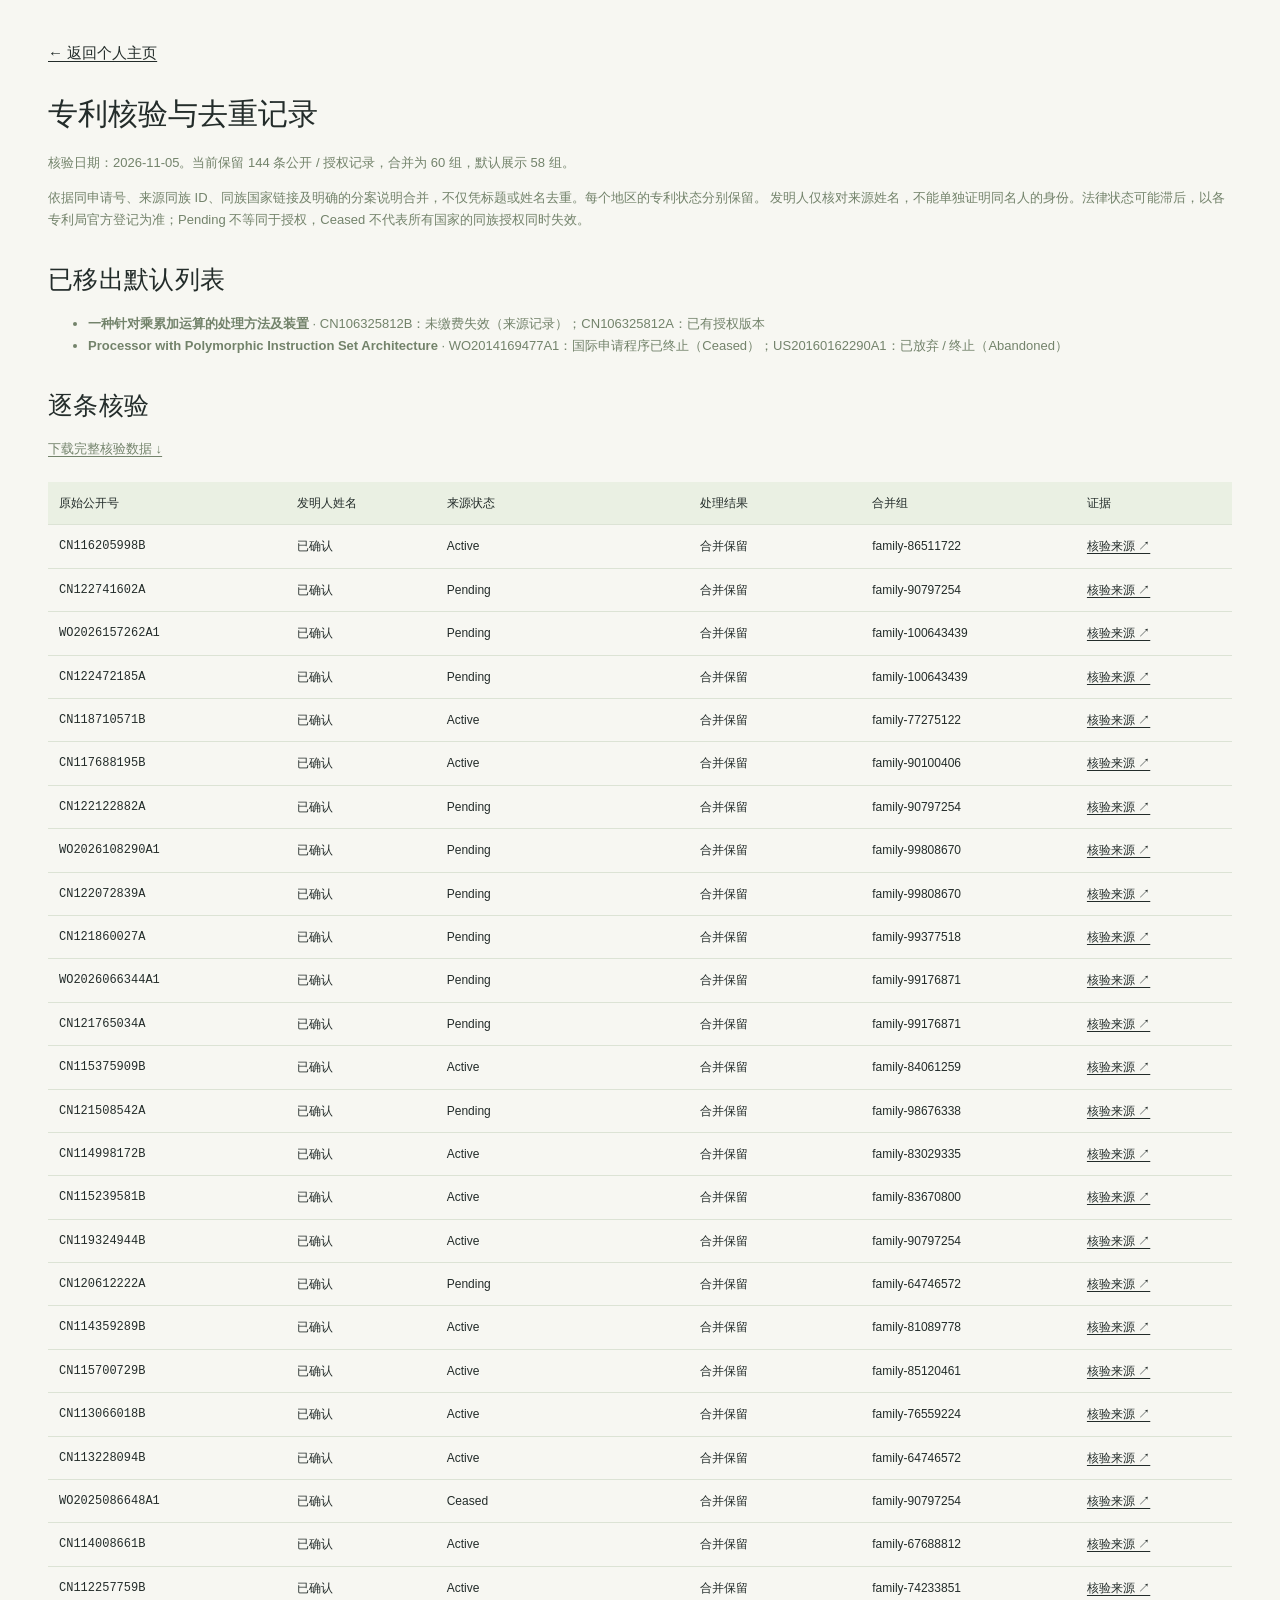
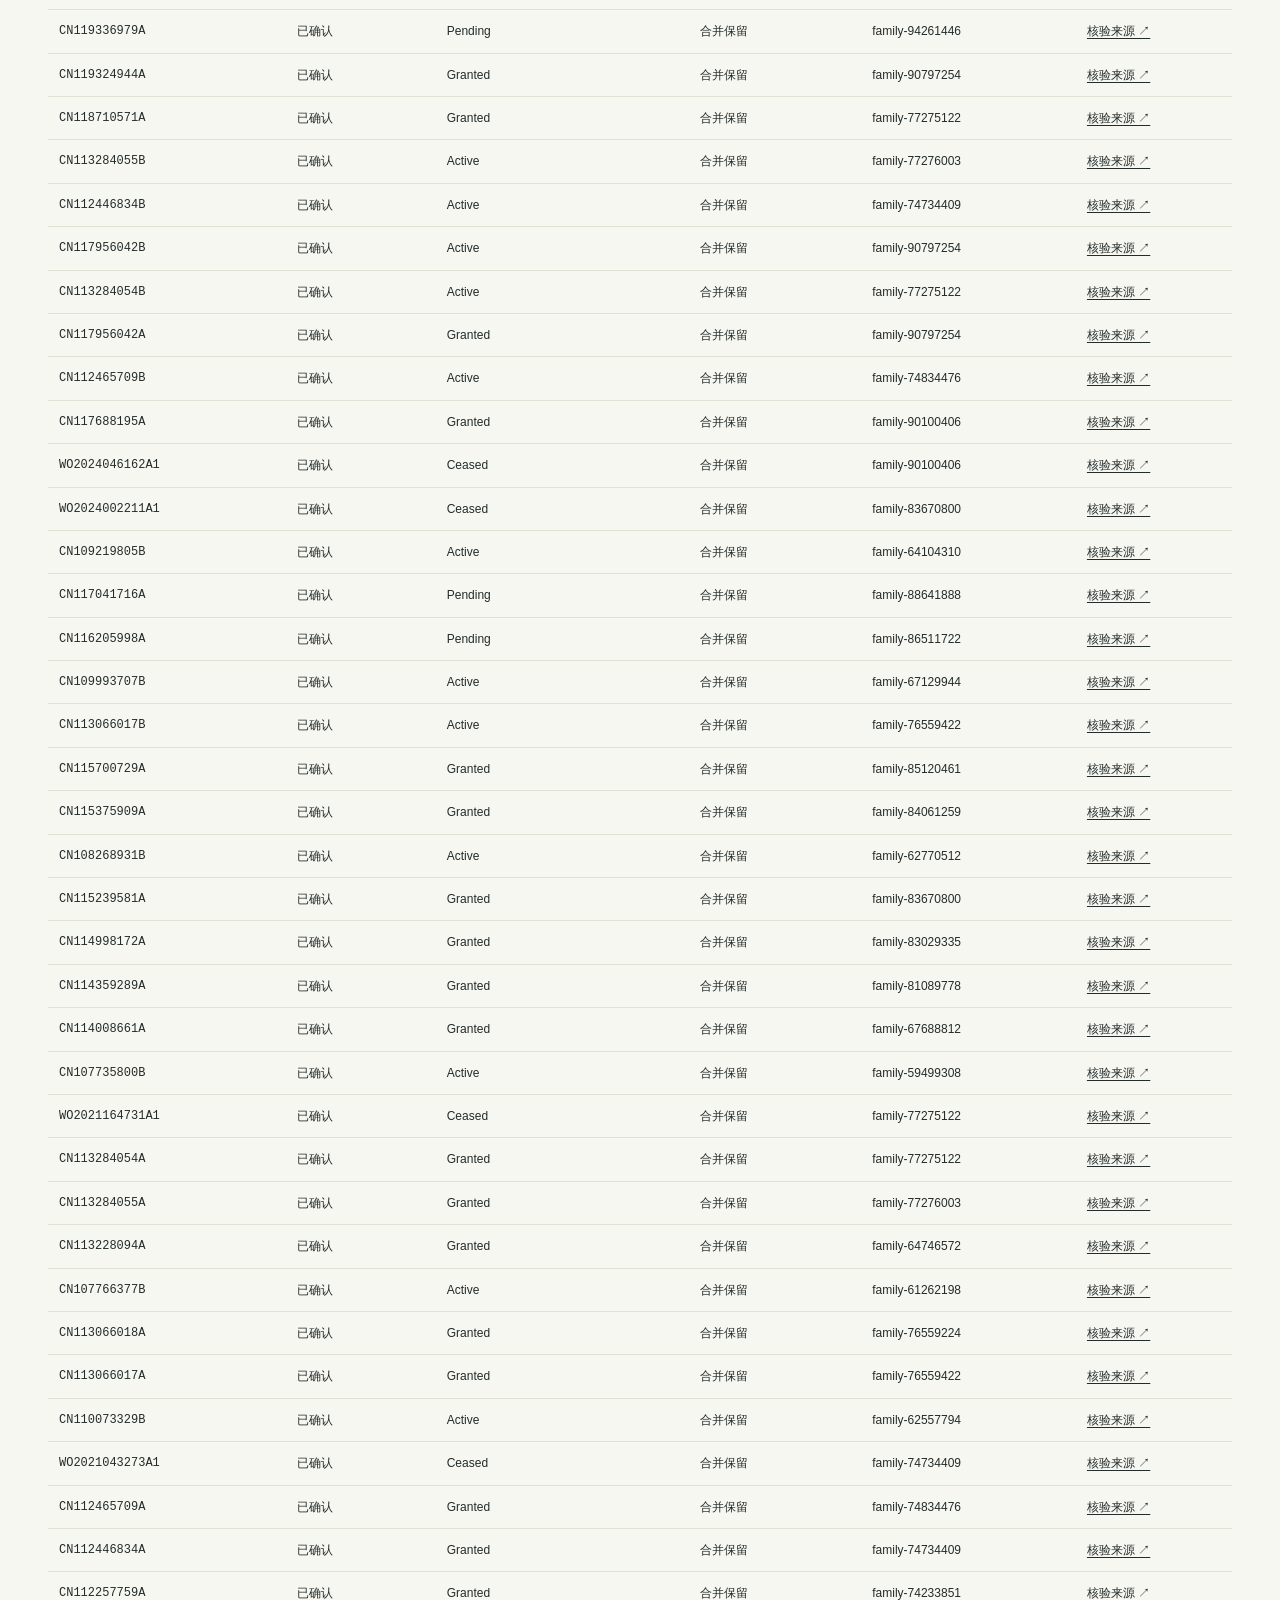
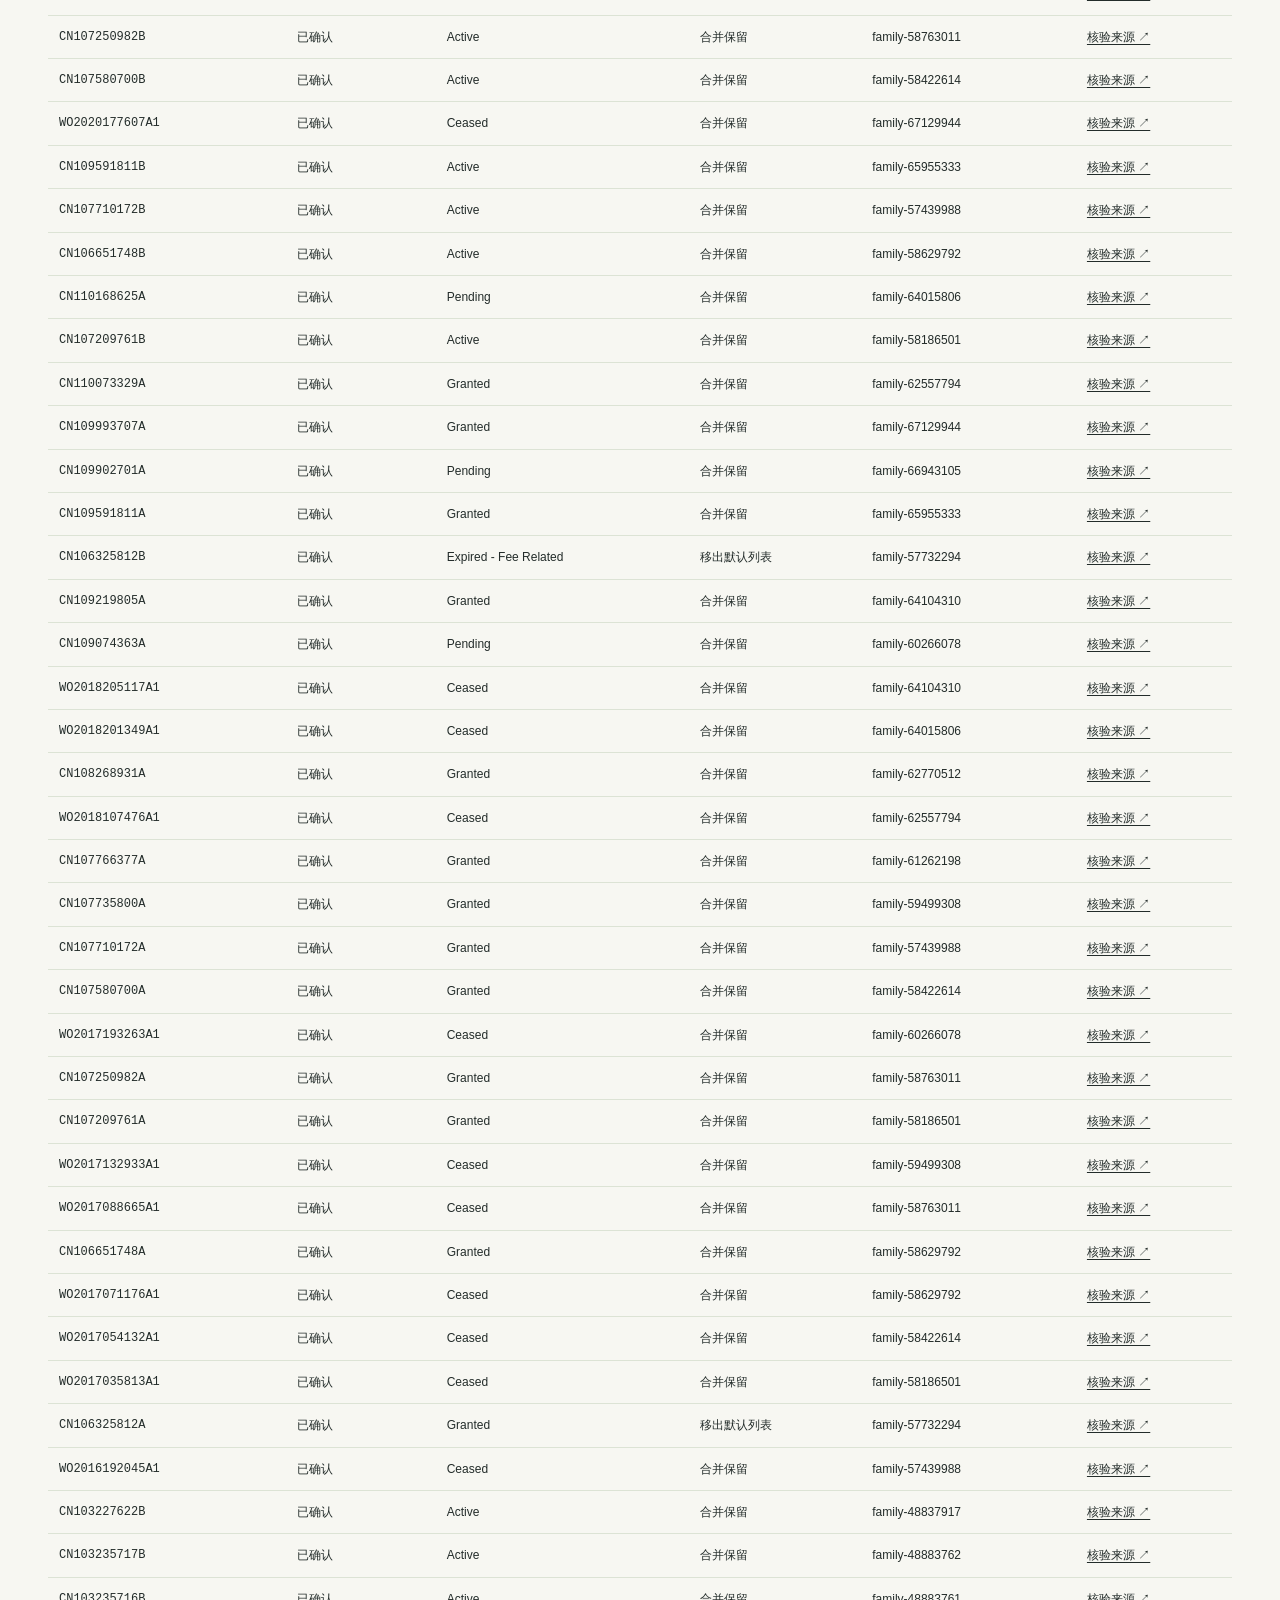
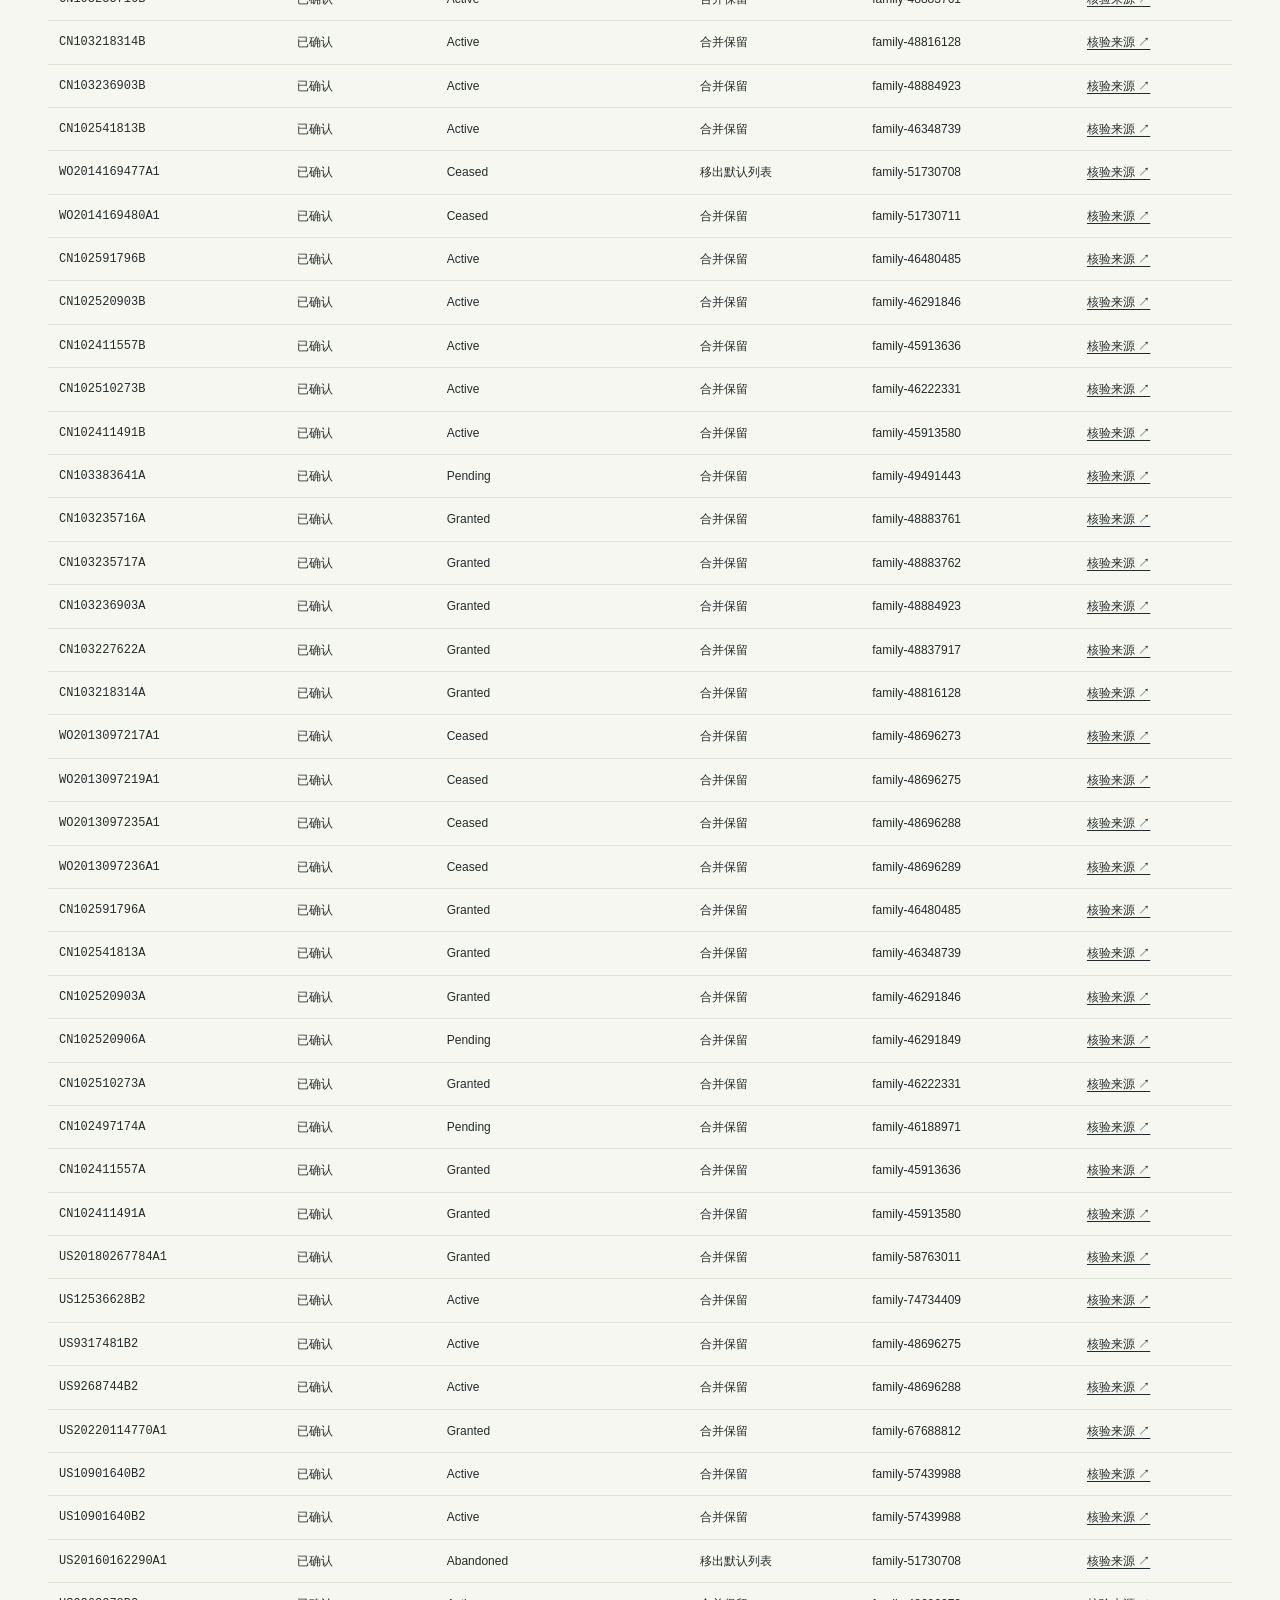
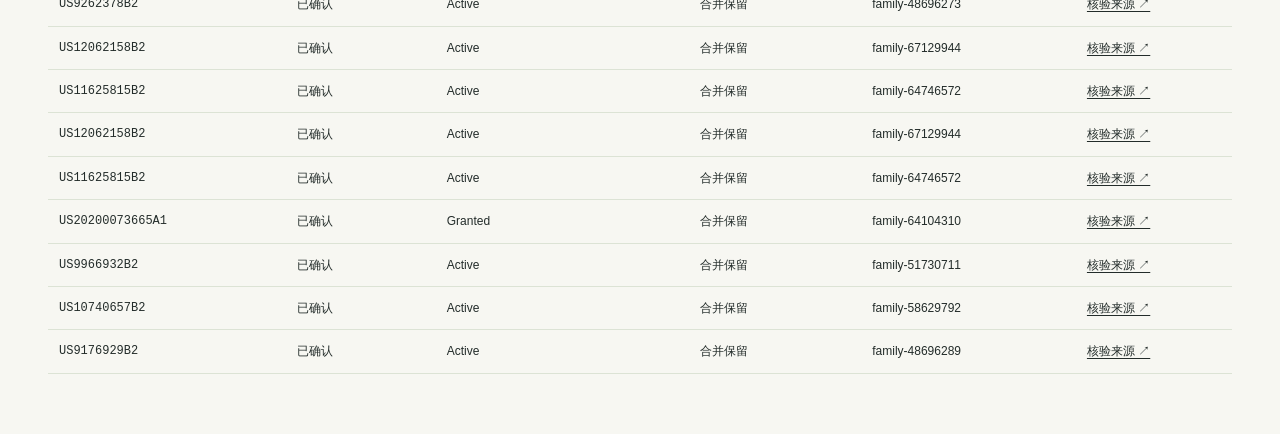
==== commit 265ddf1a: "Regenerate portfolio from edited content" ====
--- a/patent-review.html
+++ b/patent-review.html
@@ -1 +1 @@
-<!doctype html><html lang="zh-CN"><head><meta charset="utf-8"><meta name="viewport" content="width=device-width,initial-scale=1"><meta name="robots" content="noindex,follow"><title>专利核验与去重记录 · 汪涛</title><link rel="stylesheet" href="style.css"></head><body><main class="review-page"><a href="index.html#research">← 返回个人主页</a><h1>专利核验与去重记录</h1><p>核验日期：2026-11-05。当前保留 148 条公开 / 授权记录，合并为 63 组，默认展示 61 组。</p><p>依据同申请号、来源同族 ID、同族国家链接及明确的分案说明合并，不仅凭标题或姓名去重。每个地区的专利状态分别保留。 发明人仅核对来源姓名，不能单独证明同名人的身份。法律状态可能滞后，以各专利局官方登记为准；Pending 不等同于授权，Ceased 不代表所有国家的同族授权同时失效。</p><h2>已移出默认列表</h2><ul><li><strong>一种针对乘累加运算的处理方法及装置</strong> · CN106325812B：未缴费失效（来源记录）；CN106325812A：已有授权版本</li><li><strong>Processor with Polymorphic Instruction Set Architecture</strong> · WO2014169477A1：国际申请程序已终止（Ceased）；US20160162290A1：已放弃 / 终止（Abandoned）</li></ul><h2>逐条核验</h2><p><a href="patent-audit.json" download>下载完整核验数据 ↓</a></p><div class="review-table"><table><thead><tr><th>原始公开号</th><th>发明人姓名</th><th>来源状态</th><th>处理结果</th><th>合并组</th><th>证据</th></tr></thead><tbody><tr><td>CN116205998B</td><td>已确认</td><td>Active</td><td>合并保留</td><td>family-86511722</td><td><a href="https://eureka.patsnap.com/patent/CN116205998B" target="_blank" rel="noopener">核验来源 ↗</a></td></tr><tr><td>CN122741602A</td><td>已确认</td><td>Pending</td><td>合并保留</td><td>family-90797254</td><td><a href="https://eureka.patsnap.com/patent/CN122741602A" target="_blank" rel="noopener">核验来源 ↗</a></td></tr><tr><td>WO2026157262A1</td><td>已确认</td><td>Pending</td><td>合并保留</td><td>family-100643439</td><td><a href="https://patents.google.com/patent/WO2026157262A1/en" target="_blank" rel="noopener">核验来源 ↗</a></td></tr><tr><td>CN122472185A</td><td>已确认</td><td>Pending</td><td>合并保留</td><td>family-100643439</td><td><a href="https://patents.google.com/patent/CN122472185A/zh" target="_blank" rel="noopener">核验来源 ↗</a></td></tr><tr><td>CN118710571B</td><td>已确认</td><td>Active</td><td>合并保留</td><td>family-77275122</td><td><a href="https://patents.google.com/patent/CN118710571B/zh" target="_blank" rel="noopener">核验来源 ↗</a></td></tr><tr><td>CN117688195B</td><td>已确认</td><td>Active</td><td>合并保留</td><td>family-90100406</td><td><a href="https://patents.google.com/patent/CN117688195B/zh" target="_blank" rel="noopener">核验来源 ↗</a></td></tr><tr><td>CN122122882A</td><td>已确认</td><td>Pending</td><td>合并保留</td><td>family-90797254</td><td><a href="https://patents.google.com/patent/CN122122882A/zh" target="_blank" rel="noopener">核验来源 ↗</a></td></tr><tr><td>WO2026108290A1</td><td>已确认</td><td>Pending</td><td>合并保留</td><td>family-99808670</td><td><a href="https://patents.google.com/patent/WO2026108290A1/en" target="_blank" rel="noopener">核验来源 ↗</a></td></tr><tr><td>CN122072839A</td><td>已确认</td><td>Pending</td><td>合并保留</td><td>family-99808670</td><td><a href="https://patents.google.com/patent/CN122072839A/zh" target="_blank" rel="noopener">核验来源 ↗</a></td></tr><tr><td>CN121860027A</td><td>已确认</td><td>Pending</td><td>合并保留</td><td>family-99377518</td><td><a href="https://patents.google.com/patent/CN121860027A/zh" target="_blank" rel="noopener">核验来源 ↗</a></td></tr><tr><td>WO2026066344A1</td><td>已确认</td><td>Pending</td><td>合并保留</td><td>family-99176871</td><td><a href="https://patents.google.com/patent/WO2026066344A1/en" target="_blank" rel="noopener">核验来源 ↗</a></td></tr><tr><td>CN121765034A</td><td>已确认</td><td>Pending</td><td>合并保留</td><td>family-99176871</td><td><a href="https://patents.google.com/patent/CN121765034A/zh" target="_blank" rel="noopener">核验来源 ↗</a></td></tr><tr><td>CN115375909B</td><td>已确认</td><td>Active</td><td>合并保留</td><td>family-84061259</td><td><a href="https://patents.google.com/patent/CN115375909B/zh" target="_blank" rel="noopener">核验来源 ↗</a></td></tr><tr><td>CN121508542A</td><td>已确认</td><td>Pending</td><td>合并保留</td><td>family-98676338</td><td><a href="https://patents.google.com/patent/CN121508542A/zh" target="_blank" rel="noopener">核验来源 ↗</a></td></tr><tr><td>CN114998172B</td><td>已确认</td><td>Active</td><td>合并保留</td><td>family-83029335</td><td><a href="https://patents.google.com/patent/CN114998172B/zh" target="_blank" rel="noopener">核验来源 ↗</a></td></tr><tr><td>CN115239581B</td><td>已确认</td><td>Active</td><td>合并保留</td><td>family-83670800</td><td><a href="https://patents.google.com/patent/CN115239581B/zh" target="_blank" rel="noopener">核验来源 ↗</a></td></tr><tr><td>CN119324944B</td><td>已确认</td><td>Active</td><td>合并保留</td><td>family-90797254</td><td><a href="https://patents.google.com/patent/CN119324944B/zh" target="_blank" rel="noopener">核验来源 ↗</a></td></tr><tr><td>CN120612222A</td><td>已确认</td><td>Pending</td><td>合并保留</td><td>family-64746572</td><td><a href="https://patents.google.com/patent/CN120612222A/zh" target="_blank" rel="noopener">核验来源 ↗</a></td></tr><tr><td>CN114359289B</td><td>已确认</td><td>Active</td><td>合并保留</td><td>family-81089778</td><td><a href="https://patents.google.com/patent/CN114359289B/zh" target="_blank" rel="noopener">核验来源 ↗</a></td></tr><tr><td>CN115700729B</td><td>已确认</td><td>Active</td><td>合并保留</td><td>family-85120461</td><td><a href="https://patents.google.com/patent/CN115700729B/zh" target="_blank" rel="noopener">核验来源 ↗</a></td></tr><tr><td>CN113066018B</td><td>已确认</td><td>Active</td><td>合并保留</td><td>family-76559224</td><td><a href="https://patents.google.com/patent/CN113066018B/zh" target="_blank" rel="noopener">核验来源 ↗</a></td></tr><tr><td>CN113228094B</td><td>已确认</td><td>Active</td><td>合并保留</td><td>family-64746572</td><td><a href="https://patents.google.com/patent/CN113228094B/zh" target="_blank" rel="noopener">核验来源 ↗</a></td></tr><tr><td>WO2025086648A1</td><td>已确认</td><td>Ceased</td><td>合并保留</td><td>family-90797254</td><td><a href="https://patents.google.com/patent/WO2025086648A1/en" target="_blank" rel="noopener">核验来源 ↗</a></td></tr><tr><td>CN114008661B</td><td>已确认</td><td>Active</td><td>合并保留</td><td>family-67688812</td><td><a href="https://patents.google.com/patent/CN114008661B/zh" target="_blank" rel="noopener">核验来源 ↗</a></td></tr><tr><td>CN112257759B</td><td>已确认</td><td>Active</td><td>合并保留</td><td>family-74233851</td><td><a href="https://patents.google.com/patent/CN112257759B/zh" target="_blank" rel="noopener">核验来源 ↗</a></td></tr><tr><td>CN119336979A</td><td>已确认</td><td>Pending</td><td>合并保留</td><td>family-94261446</td><td><a href="https://patents.google.com/patent/CN119336979A/zh" target="_blank" rel="noopener">核验来源 ↗</a></td></tr><tr><td>CN119324944A</td><td>已确认</td><td>Granted</td><td>合并保留</td><td>family-90797254</td><td><a href="https://patents.google.com/patent/CN119324944A/zh" target="_blank" rel="noopener">核验来源 ↗</a></td></tr><tr><td>CN118740302A</td><td>已确认</td><td>Pending</td><td>合并保留</td><td>family-92861213</td><td><a href="https://patents.google.com/patent/CN118740302A/zh" target="_blank" rel="noopener">核验来源 ↗</a></td></tr><tr><td>CN118710571A</td><td>已确认</td><td>Granted</td><td>合并保留</td><td>family-77275122</td><td><a href="https://patents.google.com/patent/CN118710571A/zh" target="_blank" rel="noopener">核验来源 ↗</a></td></tr><tr><td>CN113284055B</td><td>已确认</td><td>Active</td><td>合并保留</td><td>family-77276003</td><td><a href="https://patents.google.com/patent/CN113284055B/zh" target="_blank" rel="noopener">核验来源 ↗</a></td></tr><tr><td>CN112446834B</td><td>已确认</td><td>Active</td><td>合并保留</td><td>family-74734409</td><td><a href="https://patents.google.com/patent/CN112446834B/zh" target="_blank" rel="noopener">核验来源 ↗</a></td></tr><tr><td>CN117956042B</td><td>已确认</td><td>Active</td><td>合并保留</td><td>family-90797254</td><td><a href="https://patents.google.com/patent/CN117956042B/zh" target="_blank" rel="noopener">核验来源 ↗</a></td></tr><tr><td>CN113284054B</td><td>已确认</td><td>Active</td><td>合并保留</td><td>family-77275122</td><td><a href="https://patents.google.com/patent/CN113284054B/zh" target="_blank" rel="noopener">核验来源 ↗</a></td></tr><tr><td>WO2024120014A1</td><td>已确认</td><td>Ceased</td><td>合并保留</td><td>family-91357415</td><td><a href="https://patents.google.com/patent/WO2024120014A1/en" target="_blank" rel="noopener">核验来源 ↗</a></td></tr><tr><td>CN118170697A</td><td>已确认</td><td>Pending</td><td>合并保留</td><td>family-91357415</td><td><a href="https://patents.google.com/patent/CN118170697A/zh" target="_blank" rel="noopener">核验来源 ↗</a></td></tr><tr><td>CN117956042A</td><td>已确认</td><td>Granted</td><td>合并保留</td><td>family-90797254</td><td><a href="https://patents.google.com/patent/CN117956042A/zh" target="_blank" rel="noopener">核验来源 ↗</a></td></tr><tr><td>CN112465709B</td><td>已确认</td><td>Active</td><td>合并保留</td><td>family-74834476</td><td><a href="https://patents.google.com/patent/CN112465709B/zh" target="_blank" rel="noopener">核验来源 ↗</a></td></tr><tr><td>CN117688195A</td><td>已确认</td><td>Granted</td><td>合并保留</td><td>family-90100406</td><td><a href="https://patents.google.com/patent/CN117688195A/zh" target="_blank" rel="noopener">核验来源 ↗</a></td></tr><tr><td>WO2024046162A1</td><td>已确认</td><td>Ceased</td><td>合并保留</td><td>family-90100406</td><td><a href="https://patents.google.com/patent/WO2024046162A1/en" target="_blank" rel="noopener">核验来源 ↗</a></td></tr><tr><td>WO2024002211A1</td><td>已确认</td><td>Ceased</td><td>合并保留</td><td>family-83670800</td><td><a href="https://patents.google.com/patent/WO2024002211A1/en" target="_blank" rel="noopener">核验来源 ↗</a></td></tr><tr><td>CN109219805B</td><td>已确认</td><td>Active</td><td>合并保留</td><td>family-64104310</td><td><a href="https://patents.google.com/patent/CN109219805B/zh" target="_blank" rel="noopener">核验来源 ↗</a></td></tr><tr><td>CN117041716A</td><td>已确认</td><td>Pending</td><td>合并保留</td><td>family-88641888</td><td><a href="https://patents.google.com/patent/CN117041716A/zh" target="_blank" rel="noopener">核验来源 ↗</a></td></tr><tr><td>CN116205998A</td><td>已确认</td><td>Pending</td><td>合并保留</td><td>family-86511722</td><td><a href="https://patents.google.com/patent/CN116205998A/zh" target="_blank" rel="noopener">核验来源 ↗</a></td></tr><tr><td>CN109993707B</td><td>已确认</td><td>Active</td><td>合并保留</td><td>family-67129944</td><td><a href="https://patents.google.com/patent/CN109993707B/zh" target="_blank" rel="noopener">核验来源 ↗</a></td></tr><tr><td>CN115884508A</td><td>已确认</td><td>Pending</td><td>合并保留</td><td>family-85762183</td><td><a href="https://patents.google.com/patent/CN115884508A/zh" target="_blank" rel="noopener">核验来源 ↗</a></td></tr><tr><td>CN113066017B</td><td>已确认</td><td>Active</td><td>合并保留</td><td>family-76559422</td><td><a href="https://patents.google.com/patent/CN113066017B/zh" target="_blank" rel="noopener">核验来源 ↗</a></td></tr><tr><td>CN115700729A</td><td>已确认</td><td>Granted</td><td>合并保留</td><td>family-85120461</td><td><a href="https://patents.google.com/patent/CN115700729A/zh" target="_blank" rel="noopener">核验来源 ↗</a></td></tr><tr><td>CN115375909A</td><td>已确认</td><td>Granted</td><td>合并保留</td><td>family-84061259</td><td><a href="https://patents.google.com/patent/CN115375909A/zh" target="_blank" rel="noopener">核验来源 ↗</a></td></tr><tr><td>CN108268931B</td><td>已确认</td><td>Active</td><td>合并保留</td><td>family-62770512</td><td><a href="https://patents.google.com/patent/CN108268931B/zh" target="_blank" rel="noopener">核验来源 ↗</a></td></tr><tr><td>CN115239581A</td><td>已确认</td><td>Granted</td><td>合并保留</td><td>family-83670800</td><td><a href="https://patents.google.com/patent/CN115239581A/zh" target="_blank" rel="noopener">核验来源 ↗</a></td></tr><tr><td>CN114998172A</td><td>已确认</td><td>Granted</td><td>合并保留</td><td>family-83029335</td><td><a href="https://patents.google.com/patent/CN114998172A/zh" target="_blank" rel="noopener">核验来源 ↗</a></td></tr><tr><td>CN114359289A</td><td>已确认</td><td>Granted</td><td>合并保留</td><td>family-81089778</td><td><a href="https://patents.google.com/patent/CN114359289A/zh" target="_blank" rel="noopener">核验来源 ↗</a></td></tr><tr><td>CN114008661A</td><td>已确认</td><td>Granted</td><td>合并保留</td><td>family-67688812</td><td><a href="https://patents.google.com/patent/CN114008661A/zh" target="_blank" rel="noopener">核验来源 ↗</a></td></tr><tr><td>CN107735800B</td><td>已确认</td><td>Active</td><td>合并保留</td><td>family-59499308</td><td><a href="https://patents.google.com/patent/CN107735800B/zh" target="_blank" rel="noopener">核验来源 ↗</a></td></tr><tr><td>WO2021164731A1</td><td>已确认</td><td>Ceased</td><td>合并保留</td><td>family-77275122</td><td><a href="https://patents.google.com/patent/WO2021164731A1/en" target="_blank" rel="noopener">核验来源 ↗</a></td></tr><tr><td>CN113284054A</td><td>已确认</td><td>Granted</td><td>合并保留</td><td>family-77275122</td><td><a href="https://patents.google.com/patent/CN113284054A/zh" target="_blank" rel="noopener">核验来源 ↗</a></td></tr><tr><td>CN113284055A</td><td>已确认</td><td>Granted</td><td>合并保留</td><td>family-77276003</td><td><a href="https://patents.google.com/patent/CN113284055A/zh" target="_blank" rel="noopener">核验来源 ↗</a></td></tr><tr><td>CN113228094A</td><td>已确认</td><td>Granted</td><td>合并保留</td><td>family-64746572</td><td><a href="https://patents.google.com/patent/CN113228094A/zh" target="_blank" rel="noopener">核验来源 ↗</a></td></tr><tr><td>CN107766377B</td><td>已确认</td><td>Active</td><td>合并保留</td><td>family-61262198</td><td><a href="https://patents.google.com/patent/CN107766377B/zh" target="_blank" rel="noopener">核验来源 ↗</a></td></tr><tr><td>CN113066018A</td><td>已确认</td><td>Granted</td><td>合并保留</td><td>family-76559224</td><td><a href="https://patents.google.com/patent/CN113066018A/zh" target="_blank" rel="noopener">核验来源 ↗</a></td></tr><tr><td>CN113066017A</td><td>已确认</td><td>Granted</td><td>合并保留</td><td>family-76559422</td><td><a href="https://patents.google.com/patent/CN113066017A/zh" target="_blank" rel="noopener">核验来源 ↗</a></td></tr><tr><td>CN110073329B</td><td>已确认</td><td>Active</td><td>合并保留</td><td>family-62557794</td><td><a href="https://patents.google.com/patent/CN110073329B/zh" target="_blank" rel="noopener">核验来源 ↗</a></td></tr><tr><td>WO2021043273A1</td><td>已确认</td><td>Ceased</td><td>合并保留</td><td>family-74734409</td><td><a href="https://patents.google.com/patent/WO2021043273A1/en" target="_blank" rel="noopener">核验来源 ↗</a></td></tr><tr><td>CN112465709A</td><td>已确认</td><td>Granted</td><td>合并保留</td><td>family-74834476</td><td><a href="https://patents.google.com/patent/CN112465709A/zh" target="_blank" rel="noopener">核验来源 ↗</a></td></tr><tr><td>CN112446834A</td><td>已确认</td><td>Granted</td><td>合并保留</td><td>family-74734409</td><td><a href="https://patents.google.com/patent/CN112446834A/zh" target="_blank" rel="noopener">核验来源 ↗</a></td></tr><tr><td>CN112257759A</td><td>已确认</td><td>Granted</td><td>合并保留</td><td>family-74233851</td><td><a href="https://patents.google.com/patent/CN112257759A/zh" target="_blank" rel="noopener">核验来源 ↗</a></td></tr><tr><td>CN107250982B</td><td>已确认</td><td>Active</td><td>合并保留</td><td>family-58763011</td><td><a href="https://patents.google.com/patent/CN107250982B/zh" target="_blank" rel="noopener">核验来源 ↗</a></td></tr><tr><td>CN107580700B</td><td>已确认</td><td>Active</td><td>合并保留</td><td>family-58422614</td><td><a href="https://patents.google.com/patent/CN107580700B/zh" target="_blank" rel="noopener">核验来源 ↗</a></td></tr><tr><td>WO2020177607A1</td><td>已确认</td><td>Ceased</td><td>合并保留</td><td>family-67129944</td><td><a href="https://patents.google.com/patent/WO2020177607A1/en" target="_blank" rel="noopener">核验来源 ↗</a></td></tr><tr><td>CN109591811B</td><td>已确认</td><td>Active</td><td>合并保留</td><td>family-65955333</td><td><a href="https://patents.google.com/patent/CN109591811B/zh" target="_blank" rel="noopener">核验来源 ↗</a></td></tr><tr><td>CN107710172B</td><td>已确认</td><td>Active</td><td>合并保留</td><td>family-57439988</td><td><a href="https://patents.google.com/patent/CN107710172B/zh" target="_blank" rel="noopener">核验来源 ↗</a></td></tr><tr><td>CN106651748B</td><td>已确认</td><td>Active</td><td>合并保留</td><td>family-58629792</td><td><a href="https://patents.google.com/patent/CN106651748B/zh" target="_blank" rel="noopener">核验来源 ↗</a></td></tr><tr><td>CN110168625A</td><td>已确认</td><td>Pending</td><td>合并保留</td><td>family-64015806</td><td><a href="https://patents.google.com/patent/CN110168625A/zh" target="_blank" rel="noopener">核验来源 ↗</a></td></tr><tr><td>CN107209761B</td><td>已确认</td><td>Active</td><td>合并保留</td><td>family-58186501</td><td><a href="https://patents.google.com/patent/CN107209761B/zh" target="_blank" rel="noopener">核验来源 ↗</a></td></tr><tr><td>CN110073329A</td><td>已确认</td><td>Granted</td><td>合并保留</td><td>family-62557794</td><td><a href="https://patents.google.com/patent/CN110073329A/zh" target="_blank" rel="noopener">核验来源 ↗</a></td></tr><tr><td>CN109993707A</td><td>已确认</td><td>Granted</td><td>合并保留</td><td>family-67129944</td><td><a href="https://patents.google.com/patent/CN109993707A/zh" target="_blank" rel="noopener">核验来源 ↗</a></td></tr><tr><td>CN109902701A</td><td>已确认</td><td>Pending</td><td>合并保留</td><td>family-66943105</td><td><a href="https://patents.google.com/patent/CN109902701A/zh" target="_blank" rel="noopener">核验来源 ↗</a></td></tr><tr><td>CN109591811A</td><td>已确认</td><td>Granted</td><td>合并保留</td><td>family-65955333</td><td><a href="https://patents.google.com/patent/CN109591811A/zh" target="_blank" rel="noopener">核验来源 ↗</a></td></tr><tr><td>CN106325812B</td><td>已确认</td><td>Expired - Fee Related</td><td>移出默认列表</td><td>family-57732294</td><td><a href="https://patents.google.com/patent/CN106325812B/zh" target="_blank" rel="noopener">核验来源 ↗</a></td></tr><tr><td>CN109219805A</td><td>已确认</td><td>Granted</td><td>合并保留</td><td>family-64104310</td><td><a href="https://patents.google.com/patent/CN109219805A/zh" target="_blank" rel="noopener">核验来源 ↗</a></td></tr><tr><td>CN109074363A</td><td>已确认</td><td>Pending</td><td>合并保留</td><td>family-60266078</td><td><a href="https://patents.google.com/patent/CN109074363A/zh" target="_blank" rel="noopener">核验来源 ↗</a></td></tr><tr><td>WO2018205117A1</td><td>已确认</td><td>Ceased</td><td>合并保留</td><td>family-64104310</td><td><a href="https://patents.google.com/patent/WO2018205117A1/en" target="_blank" rel="noopener">核验来源 ↗</a></td></tr><tr><td>WO2018201349A1</td><td>已确认</td><td>Ceased</td><td>合并保留</td><td>family-64015806</td><td><a href="https://patents.google.com/patent/WO2018201349A1/en" target="_blank" rel="noopener">核验来源 ↗</a></td></tr><tr><td>CN108268931A</td><td>已确认</td><td>Granted</td><td>合并保留</td><td>family-62770512</td><td><a href="https://patents.google.com/patent/CN108268931A/zh" target="_blank" rel="noopener">核验来源 ↗</a></td></tr><tr><td>WO2018107476A1</td><td>已确认</td><td>Ceased</td><td>合并保留</td><td>family-62557794</td><td><a href="https://patents.google.com/patent/WO2018107476A1/en" target="_blank" rel="noopener">核验来源 ↗</a></td></tr><tr><td>CN107766377A</td><td>已确认</td><td>Granted</td><td>合并保留</td><td>family-61262198</td><td><a href="https://patents.google.com/patent/CN107766377A/zh" target="_blank" rel="noopener">核验来源 ↗</a></td></tr><tr><td>CN107735800A</td><td>已确认</td><td>Granted</td><td>合并保留</td><td>family-59499308</td><td><a href="https://patents.google.com/patent/CN107735800A/zh" target="_blank" rel="noopener">核验来源 ↗</a></td></tr><tr><td>CN107710172A</td><td>已确认</td><td>Granted</td><td>合并保留</td><td>family-57439988</td><td><a href="https://patents.google.com/patent/CN107710172A/zh" target="_blank" rel="noopener">核验来源 ↗</a></td></tr><tr><td>CN107580700A</td><td>已确认</td><td>Granted</td><td>合并保留</td><td>family-58422614</td><td><a href="https://patents.google.com/patent/CN107580700A/zh" target="_blank" rel="noopener">核验来源 ↗</a></td></tr><tr><td>WO2017193263A1</td><td>已确认</td><td>Ceased</td><td>合并保留</td><td>family-60266078</td><td><a href="https://patents.google.com/patent/WO2017193263A1/en" target="_blank" rel="noopener">核验来源 ↗</a></td></tr><tr><td>CN107250982A</td><td>已确认</td><td>Granted</td><td>合并保留</td><td>family-58763011</td><td><a href="https://patents.google.com/patent/CN107250982A/zh" target="_blank" rel="noopener">核验来源 ↗</a></td></tr><tr><td>CN107209761A</td><td>已确认</td><td>Granted</td><td>合并保留</td><td>family-58186501</td><td><a href="https://patents.google.com/patent/CN107209761A/zh" target="_blank" rel="noopener">核验来源 ↗</a></td></tr><tr><td>WO2017132933A1</td><td>已确认</td><td>Ceased</td><td>合并保留</td><td>family-59499308</td><td><a href="https://patents.google.com/patent/WO2017132933A1/en" target="_blank" rel="noopener">核验来源 ↗</a></td></tr><tr><td>WO2017088665A1</td><td>已确认</td><td>Ceased</td><td>合并保留</td><td>family-58763011</td><td><a href="https://patents.google.com/patent/WO2017088665A1/en" target="_blank" rel="noopener">核验来源 ↗</a></td></tr><tr><td>CN106651748A</td><td>已确认</td><td>Granted</td><td>合并保留</td><td>family-58629792</td><td><a href="https://patents.google.com/patent/CN106651748A/zh" target="_blank" rel="noopener">核验来源 ↗</a></td></tr><tr><td>WO2017071176A1</td><td>已确认</td><td>Ceased</td><td>合并保留</td><td>family-58629792</td><td><a href="https://patents.google.com/patent/WO2017071176A1/en" target="_blank" rel="noopener">核验来源 ↗</a></td></tr><tr><td>WO2017054132A1</td><td>已确认</td><td>Ceased</td><td>合并保留</td><td>family-58422614</td><td><a href="https://patents.google.com/patent/WO2017054132A1/en" target="_blank" rel="noopener">核验来源 ↗</a></td></tr><tr><td>WO2017035813A1</td><td>已确认</td><td>Ceased</td><td>合并保留</td><td>family-58186501</td><td><a href="https://patents.google.com/patent/WO2017035813A1/en" target="_blank" rel="noopener">核验来源 ↗</a></td></tr><tr><td>CN106325812A</td><td>已确认</td><td>Granted</td><td>移出默认列表</td><td>family-57732294</td><td><a href="https://patents.google.com/patent/CN106325812A/zh" target="_blank" rel="noopener">核验来源 ↗</a></td></tr><tr><td>WO2016192045A1</td><td>已确认</td><td>Ceased</td><td>合并保留</td><td>family-57439988</td><td><a href="https://patents.google.com/patent/WO2016192045A1/en" target="_blank" rel="noopener">核验来源 ↗</a></td></tr><tr><td>CN103227622B</td><td>已确认</td><td>Active</td><td>合并保留</td><td>family-48837917</td><td><a href="https://patents.google.com/patent/CN103227622B/zh" target="_blank" rel="noopener">核验来源 ↗</a></td></tr><tr><td>CN103235717B</td><td>已确认</td><td>Active</td><td>合并保留</td><td>family-48883762</td><td><a href="https://patents.google.com/patent/CN103235717B/zh" target="_blank" rel="noopener">核验来源 ↗</a></td></tr><tr><td>CN103235716B</td><td>已确认</td><td>Active</td><td>合并保留</td><td>family-48883761</td><td><a href="https://patents.google.com/patent/CN103235716B/zh" target="_blank" rel="noopener">核验来源 ↗</a></td></tr><tr><td>CN103218314B</td><td>已确认</td><td>Active</td><td>合并保留</td><td>family-48816128</td><td><a href="https://patents.google.com/patent/CN103218314B/zh" target="_blank" rel="noopener">核验来源 ↗</a></td></tr><tr><td>CN103236903B</td><td>已确认</td><td>Active</td><td>合并保留</td><td>family-48884923</td><td><a href="https://patents.google.com/patent/CN103236903B/zh" target="_blank" rel="noopener">核验来源 ↗</a></td></tr><tr><td>CN102541813B</td><td>已确认</td><td>Active</td><td>合并保留</td><td>family-46348739</td><td><a href="https://patents.google.com/patent/CN102541813B/zh" target="_blank" rel="noopener">核验来源 ↗</a></td></tr><tr><td>WO2014169477A1</td><td>已确认</td><td>Ceased</td><td>移出默认列表</td><td>family-51730708</td><td><a href="https://patents.google.com/patent/WO2014169477A1/en" target="_blank" rel="noopener">核验来源 ↗</a></td></tr><tr><td>WO2014169480A1</td><td>已确认</td><td>Ceased</td><td>合并保留</td><td>family-51730711</td><td><a href="https://patents.google.com/patent/WO2014169480A1/en" target="_blank" rel="noopener">核验来源 ↗</a></td></tr><tr><td>CN102591796B</td><td>已确认</td><td>Active</td><td>合并保留</td><td>family-46480485</td><td><a href="https://patents.google.com/patent/CN102591796B/zh" target="_blank" rel="noopener">核验来源 ↗</a></td></tr><tr><td>CN102520903B</td><td>已确认</td><td>Active</td><td>合并保留</td><td>family-46291846</td><td><a href="https://patents.google.com/patent/CN102520903B/zh" target="_blank" rel="noopener">核验来源 ↗</a></td></tr><tr><td>CN102411557B</td><td>已确认</td><td>Active</td><td>合并保留</td><td>family-45913636</td><td><a href="https://patents.google.com/patent/CN102411557B/zh" target="_blank" rel="noopener">核验来源 ↗</a></td></tr><tr><td>CN102510273B</td><td>已确认</td><td>Active</td><td>合并保留</td><td>family-46222331</td><td><a href="https://patents.google.com/patent/CN102510273B/zh" target="_blank" rel="noopener">核验来源 ↗</a></td></tr><tr><td>CN102411491B</td><td>已确认</td><td>Active</td><td>合并保留</td><td>family-45913580</td><td><a href="https://patents.google.com/patent/CN102411491B/zh" target="_blank" rel="noopener">核验来源 ↗</a></td></tr><tr><td>CN103383641A</td><td>已确认</td><td>Pending</td><td>合并保留</td><td>family-49491443</td><td><a href="https://patents.google.com/patent/CN103383641A/zh" target="_blank" rel="noopener">核验来源 ↗</a></td></tr><tr><td>CN103235716A</td><td>已确认</td><td>Granted</td><td>合并保留</td><td>family-48883761</td><td><a href="https://patents.google.com/patent/CN103235716A/zh" target="_blank" rel="noopener">核验来源 ↗</a></td></tr><tr><td>CN103235717A</td><td>已确认</td><td>Granted</td><td>合并保留</td><td>family-48883762</td><td><a href="https://patents.google.com/patent/CN103235717A/zh" target="_blank" rel="noopener">核验来源 ↗</a></td></tr><tr><td>CN103236903A</td><td>已确认</td><td>Granted</td><td>合并保留</td><td>family-48884923</td><td><a href="https://patents.google.com/patent/CN103236903A/zh" target="_blank" rel="noopener">核验来源 ↗</a></td></tr><tr><td>CN103227622A</td><td>已确认</td><td>Granted</td><td>合并保留</td><td>family-48837917</td><td><a href="https://patents.google.com/patent/CN103227622A/zh" target="_blank" rel="noopener">核验来源 ↗</a></td></tr><tr><td>CN103218314A</td><td>已确认</td><td>Granted</td><td>合并保留</td><td>family-48816128</td><td><a href="https://patents.google.com/patent/CN103218314A/zh" target="_blank" rel="noopener">核验来源 ↗</a></td></tr><tr><td>WO2013097217A1</td><td>已确认</td><td>Ceased</td><td>合并保留</td><td>family-48696273</td><td><a href="https://patents.google.com/patent/WO2013097217A1/en" target="_blank" rel="noopener">核验来源 ↗</a></td></tr><tr><td>WO2013097219A1</td><td>已确认</td><td>Ceased</td><td>合并保留</td><td>family-48696275</td><td><a href="https://patents.google.com/patent/WO2013097219A1/en" target="_blank" rel="noopener">核验来源 ↗</a></td></tr><tr><td>WO2013097235A1</td><td>已确认</td><td>Ceased</td><td>合并保留</td><td>family-48696288</td><td><a href="https://patents.google.com/patent/WO2013097235A1/en" target="_blank" rel="noopener">核验来源 ↗</a></td></tr><tr><td>WO2013097236A1</td><td>已确认</td><td>Ceased</td><td>合并保留</td><td>family-48696289</td><td><a href="https://patents.google.com/patent/WO2013097236A1/en" target="_blank" rel="noopener">核验来源 ↗</a></td></tr><tr><td>CN102591796A</td><td>已确认</td><td>Granted</td><td>合并保留</td><td>family-46480485</td><td><a href="https://patents.google.com/patent/CN102591796A/zh" target="_blank" rel="noopener">核验来源 ↗</a></td></tr><tr><td>CN102541813A</td><td>已确认</td><td>Granted</td><td>合并保留</td><td>family-46348739</td><td><a href="https://patents.google.com/patent/CN102541813A/zh" target="_blank" rel="noopener">核验来源 ↗</a></td></tr><tr><td>CN102520903A</td><td>已确认</td><td>Granted</td><td>合并保留</td><td>family-46291846</td><td><a href="https://patents.google.com/patent/CN102520903A/zh" target="_blank" rel="noopener">核验来源 ↗</a></td></tr><tr><td>CN102520906A</td><td>已确认</td><td>Pending</td><td>合并保留</td><td>family-46291849</td><td><a href="https://patents.google.com/patent/CN102520906A/zh" target="_blank" rel="noopener">核验来源 ↗</a></td></tr><tr><td>CN102510273A</td><td>已确认</td><td>Granted</td><td>合并保留</td><td>family-46222331</td><td><a href="https://patents.google.com/patent/CN102510273A/zh" target="_blank" rel="noopener">核验来源 ↗</a></td></tr><tr><td>CN102497174A</td><td>已确认</td><td>Pending</td><td>合并保留</td><td>family-46188971</td><td><a href="https://patents.google.com/patent/CN102497174A/zh" target="_blank" rel="noopener">核验来源 ↗</a></td></tr><tr><td>CN102411557A</td><td>已确认</td><td>Granted</td><td>合并保留</td><td>family-45913636</td><td><a href="https://patents.google.com/patent/CN102411557A/zh" target="_blank" rel="noopener">核验来源 ↗</a></td></tr><tr><td>CN102411491A</td><td>已确认</td><td>Granted</td><td>合并保留</td><td>family-45913580</td><td><a href="https://patents.google.com/patent/CN102411491A/zh" target="_blank" rel="noopener">核验来源 ↗</a></td></tr><tr><td>US20180267784A1</td><td>已确认</td><td>Granted</td><td>合并保留</td><td>family-58763011</td><td><a href="https://patents.google.com/patent/US20180267784A1/en" target="_blank" rel="noopener">核验来源 ↗</a></td></tr><tr><td>US12536628B2</td><td>已确认</td><td>Active</td><td>合并保留</td><td>family-74734409</td><td><a href="https://patents.google.com/patent/US12536628B2/en" target="_blank" rel="noopener">核验来源 ↗</a></td></tr><tr><td>US9317481B2</td><td>已确认</td><td>Active</td><td>合并保留</td><td>family-48696275</td><td><a href="https://patents.google.com/patent/US9317481B2/en" target="_blank" rel="noopener">核验来源 ↗</a></td></tr><tr><td>US9268744B2</td><td>已确认</td><td>Active</td><td>合并保留</td><td>family-48696288</td><td><a href="https://patents.google.com/patent/US9268744B2/en" target="_blank" rel="noopener">核验来源 ↗</a></td></tr><tr><td>US20220114770A1</td><td>已确认</td><td>Granted</td><td>合并保留</td><td>family-67688812</td><td><a href="https://patents.google.com/patent/US20220114770A1/en" target="_blank" rel="noopener">核验来源 ↗</a></td></tr><tr><td>US10901640B2</td><td>已确认</td><td>Active</td><td>合并保留</td><td>family-57439988</td><td><a href="https://patents.google.com/patent/US10901640B2/en" target="_blank" rel="noopener">核验来源 ↗</a></td></tr><tr><td>US10901640B2</td><td>已确认</td><td>Active</td><td>合并保留</td><td>family-57439988</td><td><a href="https://patents.google.com/patent/US10901640B2/en" target="_blank" rel="noopener">核验来源 ↗</a></td></tr><tr><td>US20160162290A1</td><td>已确认</td><td>Abandoned</td><td>移出默认列表</td><td>family-51730708</td><td><a href="https://patents.google.com/patent/US20160162290A1/en" target="_blank" rel="noopener">核验来源 ↗</a></td></tr><tr><td>US9262378B2</td><td>已确认</td><td>Active</td><td>合并保留</td><td>family-48696273</td><td><a href="https://patents.google.com/patent/US9262378B2/en" target="_blank" rel="noopener">核验来源 ↗</a></td></tr><tr><td>US12062158B2</td><td>已确认</td><td>Active</td><td>合并保留</td><td>family-67129944</td><td><a href="https://patents.google.com/patent/US12062158B2/en" target="_blank" rel="noopener">核验来源 ↗</a></td></tr><tr><td>US11625815B2</td><td>已确认</td><td>Active</td><td>合并保留</td><td>family-64746572</td><td><a href="https://patents.google.com/patent/US11625815B2/en" target="_blank" rel="noopener">核验来源 ↗</a></td></tr><tr><td>US12062158B2</td><td>已确认</td><td>Active</td><td>合并保留</td><td>family-67129944</td><td><a href="https://patents.google.com/patent/US12062158B2/en" target="_blank" rel="noopener">核验来源 ↗</a></td></tr><tr><td>US11625815B2</td><td>已确认</td><td>Active</td><td>合并保留</td><td>family-64746572</td><td><a href="https://patents.google.com/patent/US11625815B2/en" target="_blank" rel="noopener">核验来源 ↗</a></td></tr><tr><td>US20200073665A1</td><td>已确认</td><td>Granted</td><td>合并保留</td><td>family-64104310</td><td><a href="https://patents.google.com/patent/US20200073665A1/en" target="_blank" rel="noopener">核验来源 ↗</a></td></tr><tr><td>US9966932B2</td><td>已确认</td><td>Active</td><td>合并保留</td><td>family-51730711</td><td><a href="https://patents.google.com/patent/US9966932B2/en" target="_blank" rel="noopener">核验来源 ↗</a></td></tr><tr><td>US10740657B2</td><td>已确认</td><td>Active</td><td>合并保留</td><td>family-58629792</td><td><a href="https://patents.google.com/patent/US10740657B2/en" target="_blank" rel="noopener">核验来源 ↗</a></td></tr><tr><td>US9176929B2</td><td>已确认</td><td>Active</td><td>合并保留</td><td>family-48696289</td><td><a href="https://patents.google.com/patent/US9176929B2/en" target="_blank" rel="noopener">核验来源 ↗</a></td></tr></tbody></table></div></main></body></html>+<!doctype html><html lang="zh-CN"><head><meta charset="utf-8"><meta name="viewport" content="width=device-width,initial-scale=1"><meta name="robots" content="noindex,follow"><title>专利核验与去重记录 · 汪涛</title><link rel="stylesheet" href="style.css"></head><body><main class="review-page"><a href="index.html#research">← 返回个人主页</a><h1>专利核验与去重记录</h1><p>核验日期：2026-11-05。当前保留 144 条公开 / 授权记录，合并为 60 组，默认展示 58 组。</p><p>依据同申请号、来源同族 ID、同族国家链接及明确的分案说明合并，不仅凭标题或姓名去重。每个地区的专利状态分别保留。 发明人仅核对来源姓名，不能单独证明同名人的身份。法律状态可能滞后，以各专利局官方登记为准；Pending 不等同于授权，Ceased 不代表所有国家的同族授权同时失效。</p><h2>已移出默认列表</h2><ul><li><strong>一种针对乘累加运算的处理方法及装置</strong> · CN106325812B：未缴费失效（来源记录）；CN106325812A：已有授权版本</li><li><strong>Processor with Polymorphic Instruction Set Architecture</strong> · WO2014169477A1：国际申请程序已终止（Ceased）；US20160162290A1：已放弃 / 终止（Abandoned）</li></ul><h2>逐条核验</h2><p><a href="patent-audit.json" download>下载完整核验数据 ↓</a></p><div class="review-table"><table><thead><tr><th>原始公开号</th><th>发明人姓名</th><th>来源状态</th><th>处理结果</th><th>合并组</th><th>证据</th></tr></thead><tbody><tr><td>CN116205998B</td><td>已确认</td><td>Active</td><td>合并保留</td><td>family-86511722</td><td><a href="https://eureka.patsnap.com/patent/CN116205998B" target="_blank" rel="noopener">核验来源 ↗</a></td></tr><tr><td>CN122741602A</td><td>已确认</td><td>Pending</td><td>合并保留</td><td>family-90797254</td><td><a href="https://eureka.patsnap.com/patent/CN122741602A" target="_blank" rel="noopener">核验来源 ↗</a></td></tr><tr><td>WO2026157262A1</td><td>已确认</td><td>Pending</td><td>合并保留</td><td>family-100643439</td><td><a href="https://patents.google.com/patent/WO2026157262A1/en" target="_blank" rel="noopener">核验来源 ↗</a></td></tr><tr><td>CN122472185A</td><td>已确认</td><td>Pending</td><td>合并保留</td><td>family-100643439</td><td><a href="https://patents.google.com/patent/CN122472185A/zh" target="_blank" rel="noopener">核验来源 ↗</a></td></tr><tr><td>CN118710571B</td><td>已确认</td><td>Active</td><td>合并保留</td><td>family-77275122</td><td><a href="https://patents.google.com/patent/CN118710571B/zh" target="_blank" rel="noopener">核验来源 ↗</a></td></tr><tr><td>CN117688195B</td><td>已确认</td><td>Active</td><td>合并保留</td><td>family-90100406</td><td><a href="https://patents.google.com/patent/CN117688195B/zh" target="_blank" rel="noopener">核验来源 ↗</a></td></tr><tr><td>CN122122882A</td><td>已确认</td><td>Pending</td><td>合并保留</td><td>family-90797254</td><td><a href="https://patents.google.com/patent/CN122122882A/zh" target="_blank" rel="noopener">核验来源 ↗</a></td></tr><tr><td>WO2026108290A1</td><td>已确认</td><td>Pending</td><td>合并保留</td><td>family-99808670</td><td><a href="https://patents.google.com/patent/WO2026108290A1/en" target="_blank" rel="noopener">核验来源 ↗</a></td></tr><tr><td>CN122072839A</td><td>已确认</td><td>Pending</td><td>合并保留</td><td>family-99808670</td><td><a href="https://patents.google.com/patent/CN122072839A/zh" target="_blank" rel="noopener">核验来源 ↗</a></td></tr><tr><td>CN121860027A</td><td>已确认</td><td>Pending</td><td>合并保留</td><td>family-99377518</td><td><a href="https://patents.google.com/patent/CN121860027A/zh" target="_blank" rel="noopener">核验来源 ↗</a></td></tr><tr><td>WO2026066344A1</td><td>已确认</td><td>Pending</td><td>合并保留</td><td>family-99176871</td><td><a href="https://patents.google.com/patent/WO2026066344A1/en" target="_blank" rel="noopener">核验来源 ↗</a></td></tr><tr><td>CN121765034A</td><td>已确认</td><td>Pending</td><td>合并保留</td><td>family-99176871</td><td><a href="https://patents.google.com/patent/CN121765034A/zh" target="_blank" rel="noopener">核验来源 ↗</a></td></tr><tr><td>CN115375909B</td><td>已确认</td><td>Active</td><td>合并保留</td><td>family-84061259</td><td><a href="https://patents.google.com/patent/CN115375909B/zh" target="_blank" rel="noopener">核验来源 ↗</a></td></tr><tr><td>CN121508542A</td><td>已确认</td><td>Pending</td><td>合并保留</td><td>family-98676338</td><td><a href="https://patents.google.com/patent/CN121508542A/zh" target="_blank" rel="noopener">核验来源 ↗</a></td></tr><tr><td>CN114998172B</td><td>已确认</td><td>Active</td><td>合并保留</td><td>family-83029335</td><td><a href="https://patents.google.com/patent/CN114998172B/zh" target="_blank" rel="noopener">核验来源 ↗</a></td></tr><tr><td>CN115239581B</td><td>已确认</td><td>Active</td><td>合并保留</td><td>family-83670800</td><td><a href="https://patents.google.com/patent/CN115239581B/zh" target="_blank" rel="noopener">核验来源 ↗</a></td></tr><tr><td>CN119324944B</td><td>已确认</td><td>Active</td><td>合并保留</td><td>family-90797254</td><td><a href="https://patents.google.com/patent/CN119324944B/zh" target="_blank" rel="noopener">核验来源 ↗</a></td></tr><tr><td>CN120612222A</td><td>已确认</td><td>Pending</td><td>合并保留</td><td>family-64746572</td><td><a href="https://patents.google.com/patent/CN120612222A/zh" target="_blank" rel="noopener">核验来源 ↗</a></td></tr><tr><td>CN114359289B</td><td>已确认</td><td>Active</td><td>合并保留</td><td>family-81089778</td><td><a href="https://patents.google.com/patent/CN114359289B/zh" target="_blank" rel="noopener">核验来源 ↗</a></td></tr><tr><td>CN115700729B</td><td>已确认</td><td>Active</td><td>合并保留</td><td>family-85120461</td><td><a href="https://patents.google.com/patent/CN115700729B/zh" target="_blank" rel="noopener">核验来源 ↗</a></td></tr><tr><td>CN113066018B</td><td>已确认</td><td>Active</td><td>合并保留</td><td>family-76559224</td><td><a href="https://patents.google.com/patent/CN113066018B/zh" target="_blank" rel="noopener">核验来源 ↗</a></td></tr><tr><td>CN113228094B</td><td>已确认</td><td>Active</td><td>合并保留</td><td>family-64746572</td><td><a href="https://patents.google.com/patent/CN113228094B/zh" target="_blank" rel="noopener">核验来源 ↗</a></td></tr><tr><td>WO2025086648A1</td><td>已确认</td><td>Ceased</td><td>合并保留</td><td>family-90797254</td><td><a href="https://patents.google.com/patent/WO2025086648A1/en" target="_blank" rel="noopener">核验来源 ↗</a></td></tr><tr><td>CN114008661B</td><td>已确认</td><td>Active</td><td>合并保留</td><td>family-67688812</td><td><a href="https://patents.google.com/patent/CN114008661B/zh" target="_blank" rel="noopener">核验来源 ↗</a></td></tr><tr><td>CN112257759B</td><td>已确认</td><td>Active</td><td>合并保留</td><td>family-74233851</td><td><a href="https://patents.google.com/patent/CN112257759B/zh" target="_blank" rel="noopener">核验来源 ↗</a></td></tr><tr><td>CN119336979A</td><td>已确认</td><td>Pending</td><td>合并保留</td><td>family-94261446</td><td><a href="https://patents.google.com/patent/CN119336979A/zh" target="_blank" rel="noopener">核验来源 ↗</a></td></tr><tr><td>CN119324944A</td><td>已确认</td><td>Granted</td><td>合并保留</td><td>family-90797254</td><td><a href="https://patents.google.com/patent/CN119324944A/zh" target="_blank" rel="noopener">核验来源 ↗</a></td></tr><tr><td>CN118710571A</td><td>已确认</td><td>Granted</td><td>合并保留</td><td>family-77275122</td><td><a href="https://patents.google.com/patent/CN118710571A/zh" target="_blank" rel="noopener">核验来源 ↗</a></td></tr><tr><td>CN113284055B</td><td>已确认</td><td>Active</td><td>合并保留</td><td>family-77276003</td><td><a href="https://patents.google.com/patent/CN113284055B/zh" target="_blank" rel="noopener">核验来源 ↗</a></td></tr><tr><td>CN112446834B</td><td>已确认</td><td>Active</td><td>合并保留</td><td>family-74734409</td><td><a href="https://patents.google.com/patent/CN112446834B/zh" target="_blank" rel="noopener">核验来源 ↗</a></td></tr><tr><td>CN117956042B</td><td>已确认</td><td>Active</td><td>合并保留</td><td>family-90797254</td><td><a href="https://patents.google.com/patent/CN117956042B/zh" target="_blank" rel="noopener">核验来源 ↗</a></td></tr><tr><td>CN113284054B</td><td>已确认</td><td>Active</td><td>合并保留</td><td>family-77275122</td><td><a href="https://patents.google.com/patent/CN113284054B/zh" target="_blank" rel="noopener">核验来源 ↗</a></td></tr><tr><td>CN117956042A</td><td>已确认</td><td>Granted</td><td>合并保留</td><td>family-90797254</td><td><a href="https://patents.google.com/patent/CN117956042A/zh" target="_blank" rel="noopener">核验来源 ↗</a></td></tr><tr><td>CN112465709B</td><td>已确认</td><td>Active</td><td>合并保留</td><td>family-74834476</td><td><a href="https://patents.google.com/patent/CN112465709B/zh" target="_blank" rel="noopener">核验来源 ↗</a></td></tr><tr><td>CN117688195A</td><td>已确认</td><td>Granted</td><td>合并保留</td><td>family-90100406</td><td><a href="https://patents.google.com/patent/CN117688195A/zh" target="_blank" rel="noopener">核验来源 ↗</a></td></tr><tr><td>WO2024046162A1</td><td>已确认</td><td>Ceased</td><td>合并保留</td><td>family-90100406</td><td><a href="https://patents.google.com/patent/WO2024046162A1/en" target="_blank" rel="noopener">核验来源 ↗</a></td></tr><tr><td>WO2024002211A1</td><td>已确认</td><td>Ceased</td><td>合并保留</td><td>family-83670800</td><td><a href="https://patents.google.com/patent/WO2024002211A1/en" target="_blank" rel="noopener">核验来源 ↗</a></td></tr><tr><td>CN109219805B</td><td>已确认</td><td>Active</td><td>合并保留</td><td>family-64104310</td><td><a href="https://patents.google.com/patent/CN109219805B/zh" target="_blank" rel="noopener">核验来源 ↗</a></td></tr><tr><td>CN117041716A</td><td>已确认</td><td>Pending</td><td>合并保留</td><td>family-88641888</td><td><a href="https://patents.google.com/patent/CN117041716A/zh" target="_blank" rel="noopener">核验来源 ↗</a></td></tr><tr><td>CN116205998A</td><td>已确认</td><td>Pending</td><td>合并保留</td><td>family-86511722</td><td><a href="https://patents.google.com/patent/CN116205998A/zh" target="_blank" rel="noopener">核验来源 ↗</a></td></tr><tr><td>CN109993707B</td><td>已确认</td><td>Active</td><td>合并保留</td><td>family-67129944</td><td><a href="https://patents.google.com/patent/CN109993707B/zh" target="_blank" rel="noopener">核验来源 ↗</a></td></tr><tr><td>CN113066017B</td><td>已确认</td><td>Active</td><td>合并保留</td><td>family-76559422</td><td><a href="https://patents.google.com/patent/CN113066017B/zh" target="_blank" rel="noopener">核验来源 ↗</a></td></tr><tr><td>CN115700729A</td><td>已确认</td><td>Granted</td><td>合并保留</td><td>family-85120461</td><td><a href="https://patents.google.com/patent/CN115700729A/zh" target="_blank" rel="noopener">核验来源 ↗</a></td></tr><tr><td>CN115375909A</td><td>已确认</td><td>Granted</td><td>合并保留</td><td>family-84061259</td><td><a href="https://patents.google.com/patent/CN115375909A/zh" target="_blank" rel="noopener">核验来源 ↗</a></td></tr><tr><td>CN108268931B</td><td>已确认</td><td>Active</td><td>合并保留</td><td>family-62770512</td><td><a href="https://patents.google.com/patent/CN108268931B/zh" target="_blank" rel="noopener">核验来源 ↗</a></td></tr><tr><td>CN115239581A</td><td>已确认</td><td>Granted</td><td>合并保留</td><td>family-83670800</td><td><a href="https://patents.google.com/patent/CN115239581A/zh" target="_blank" rel="noopener">核验来源 ↗</a></td></tr><tr><td>CN114998172A</td><td>已确认</td><td>Granted</td><td>合并保留</td><td>family-83029335</td><td><a href="https://patents.google.com/patent/CN114998172A/zh" target="_blank" rel="noopener">核验来源 ↗</a></td></tr><tr><td>CN114359289A</td><td>已确认</td><td>Granted</td><td>合并保留</td><td>family-81089778</td><td><a href="https://patents.google.com/patent/CN114359289A/zh" target="_blank" rel="noopener">核验来源 ↗</a></td></tr><tr><td>CN114008661A</td><td>已确认</td><td>Granted</td><td>合并保留</td><td>family-67688812</td><td><a href="https://patents.google.com/patent/CN114008661A/zh" target="_blank" rel="noopener">核验来源 ↗</a></td></tr><tr><td>CN107735800B</td><td>已确认</td><td>Active</td><td>合并保留</td><td>family-59499308</td><td><a href="https://patents.google.com/patent/CN107735800B/zh" target="_blank" rel="noopener">核验来源 ↗</a></td></tr><tr><td>WO2021164731A1</td><td>已确认</td><td>Ceased</td><td>合并保留</td><td>family-77275122</td><td><a href="https://patents.google.com/patent/WO2021164731A1/en" target="_blank" rel="noopener">核验来源 ↗</a></td></tr><tr><td>CN113284054A</td><td>已确认</td><td>Granted</td><td>合并保留</td><td>family-77275122</td><td><a href="https://patents.google.com/patent/CN113284054A/zh" target="_blank" rel="noopener">核验来源 ↗</a></td></tr><tr><td>CN113284055A</td><td>已确认</td><td>Granted</td><td>合并保留</td><td>family-77276003</td><td><a href="https://patents.google.com/patent/CN113284055A/zh" target="_blank" rel="noopener">核验来源 ↗</a></td></tr><tr><td>CN113228094A</td><td>已确认</td><td>Granted</td><td>合并保留</td><td>family-64746572</td><td><a href="https://patents.google.com/patent/CN113228094A/zh" target="_blank" rel="noopener">核验来源 ↗</a></td></tr><tr><td>CN107766377B</td><td>已确认</td><td>Active</td><td>合并保留</td><td>family-61262198</td><td><a href="https://patents.google.com/patent/CN107766377B/zh" target="_blank" rel="noopener">核验来源 ↗</a></td></tr><tr><td>CN113066018A</td><td>已确认</td><td>Granted</td><td>合并保留</td><td>family-76559224</td><td><a href="https://patents.google.com/patent/CN113066018A/zh" target="_blank" rel="noopener">核验来源 ↗</a></td></tr><tr><td>CN113066017A</td><td>已确认</td><td>Granted</td><td>合并保留</td><td>family-76559422</td><td><a href="https://patents.google.com/patent/CN113066017A/zh" target="_blank" rel="noopener">核验来源 ↗</a></td></tr><tr><td>CN110073329B</td><td>已确认</td><td>Active</td><td>合并保留</td><td>family-62557794</td><td><a href="https://patents.google.com/patent/CN110073329B/zh" target="_blank" rel="noopener">核验来源 ↗</a></td></tr><tr><td>WO2021043273A1</td><td>已确认</td><td>Ceased</td><td>合并保留</td><td>family-74734409</td><td><a href="https://patents.google.com/patent/WO2021043273A1/en" target="_blank" rel="noopener">核验来源 ↗</a></td></tr><tr><td>CN112465709A</td><td>已确认</td><td>Granted</td><td>合并保留</td><td>family-74834476</td><td><a href="https://patents.google.com/patent/CN112465709A/zh" target="_blank" rel="noopener">核验来源 ↗</a></td></tr><tr><td>CN112446834A</td><td>已确认</td><td>Granted</td><td>合并保留</td><td>family-74734409</td><td><a href="https://patents.google.com/patent/CN112446834A/zh" target="_blank" rel="noopener">核验来源 ↗</a></td></tr><tr><td>CN112257759A</td><td>已确认</td><td>Granted</td><td>合并保留</td><td>family-74233851</td><td><a href="https://patents.google.com/patent/CN112257759A/zh" target="_blank" rel="noopener">核验来源 ↗</a></td></tr><tr><td>CN107250982B</td><td>已确认</td><td>Active</td><td>合并保留</td><td>family-58763011</td><td><a href="https://patents.google.com/patent/CN107250982B/zh" target="_blank" rel="noopener">核验来源 ↗</a></td></tr><tr><td>CN107580700B</td><td>已确认</td><td>Active</td><td>合并保留</td><td>family-58422614</td><td><a href="https://patents.google.com/patent/CN107580700B/zh" target="_blank" rel="noopener">核验来源 ↗</a></td></tr><tr><td>WO2020177607A1</td><td>已确认</td><td>Ceased</td><td>合并保留</td><td>family-67129944</td><td><a href="https://patents.google.com/patent/WO2020177607A1/en" target="_blank" rel="noopener">核验来源 ↗</a></td></tr><tr><td>CN109591811B</td><td>已确认</td><td>Active</td><td>合并保留</td><td>family-65955333</td><td><a href="https://patents.google.com/patent/CN109591811B/zh" target="_blank" rel="noopener">核验来源 ↗</a></td></tr><tr><td>CN107710172B</td><td>已确认</td><td>Active</td><td>合并保留</td><td>family-57439988</td><td><a href="https://patents.google.com/patent/CN107710172B/zh" target="_blank" rel="noopener">核验来源 ↗</a></td></tr><tr><td>CN106651748B</td><td>已确认</td><td>Active</td><td>合并保留</td><td>family-58629792</td><td><a href="https://patents.google.com/patent/CN106651748B/zh" target="_blank" rel="noopener">核验来源 ↗</a></td></tr><tr><td>CN110168625A</td><td>已确认</td><td>Pending</td><td>合并保留</td><td>family-64015806</td><td><a href="https://patents.google.com/patent/CN110168625A/zh" target="_blank" rel="noopener">核验来源 ↗</a></td></tr><tr><td>CN107209761B</td><td>已确认</td><td>Active</td><td>合并保留</td><td>family-58186501</td><td><a href="https://patents.google.com/patent/CN107209761B/zh" target="_blank" rel="noopener">核验来源 ↗</a></td></tr><tr><td>CN110073329A</td><td>已确认</td><td>Granted</td><td>合并保留</td><td>family-62557794</td><td><a href="https://patents.google.com/patent/CN110073329A/zh" target="_blank" rel="noopener">核验来源 ↗</a></td></tr><tr><td>CN109993707A</td><td>已确认</td><td>Granted</td><td>合并保留</td><td>family-67129944</td><td><a href="https://patents.google.com/patent/CN109993707A/zh" target="_blank" rel="noopener">核验来源 ↗</a></td></tr><tr><td>CN109902701A</td><td>已确认</td><td>Pending</td><td>合并保留</td><td>family-66943105</td><td><a href="https://patents.google.com/patent/CN109902701A/zh" target="_blank" rel="noopener">核验来源 ↗</a></td></tr><tr><td>CN109591811A</td><td>已确认</td><td>Granted</td><td>合并保留</td><td>family-65955333</td><td><a href="https://patents.google.com/patent/CN109591811A/zh" target="_blank" rel="noopener">核验来源 ↗</a></td></tr><tr><td>CN106325812B</td><td>已确认</td><td>Expired - Fee Related</td><td>移出默认列表</td><td>family-57732294</td><td><a href="https://patents.google.com/patent/CN106325812B/zh" target="_blank" rel="noopener">核验来源 ↗</a></td></tr><tr><td>CN109219805A</td><td>已确认</td><td>Granted</td><td>合并保留</td><td>family-64104310</td><td><a href="https://patents.google.com/patent/CN109219805A/zh" target="_blank" rel="noopener">核验来源 ↗</a></td></tr><tr><td>CN109074363A</td><td>已确认</td><td>Pending</td><td>合并保留</td><td>family-60266078</td><td><a href="https://patents.google.com/patent/CN109074363A/zh" target="_blank" rel="noopener">核验来源 ↗</a></td></tr><tr><td>WO2018205117A1</td><td>已确认</td><td>Ceased</td><td>合并保留</td><td>family-64104310</td><td><a href="https://patents.google.com/patent/WO2018205117A1/en" target="_blank" rel="noopener">核验来源 ↗</a></td></tr><tr><td>WO2018201349A1</td><td>已确认</td><td>Ceased</td><td>合并保留</td><td>family-64015806</td><td><a href="https://patents.google.com/patent/WO2018201349A1/en" target="_blank" rel="noopener">核验来源 ↗</a></td></tr><tr><td>CN108268931A</td><td>已确认</td><td>Granted</td><td>合并保留</td><td>family-62770512</td><td><a href="https://patents.google.com/patent/CN108268931A/zh" target="_blank" rel="noopener">核验来源 ↗</a></td></tr><tr><td>WO2018107476A1</td><td>已确认</td><td>Ceased</td><td>合并保留</td><td>family-62557794</td><td><a href="https://patents.google.com/patent/WO2018107476A1/en" target="_blank" rel="noopener">核验来源 ↗</a></td></tr><tr><td>CN107766377A</td><td>已确认</td><td>Granted</td><td>合并保留</td><td>family-61262198</td><td><a href="https://patents.google.com/patent/CN107766377A/zh" target="_blank" rel="noopener">核验来源 ↗</a></td></tr><tr><td>CN107735800A</td><td>已确认</td><td>Granted</td><td>合并保留</td><td>family-59499308</td><td><a href="https://patents.google.com/patent/CN107735800A/zh" target="_blank" rel="noopener">核验来源 ↗</a></td></tr><tr><td>CN107710172A</td><td>已确认</td><td>Granted</td><td>合并保留</td><td>family-57439988</td><td><a href="https://patents.google.com/patent/CN107710172A/zh" target="_blank" rel="noopener">核验来源 ↗</a></td></tr><tr><td>CN107580700A</td><td>已确认</td><td>Granted</td><td>合并保留</td><td>family-58422614</td><td><a href="https://patents.google.com/patent/CN107580700A/zh" target="_blank" rel="noopener">核验来源 ↗</a></td></tr><tr><td>WO2017193263A1</td><td>已确认</td><td>Ceased</td><td>合并保留</td><td>family-60266078</td><td><a href="https://patents.google.com/patent/WO2017193263A1/en" target="_blank" rel="noopener">核验来源 ↗</a></td></tr><tr><td>CN107250982A</td><td>已确认</td><td>Granted</td><td>合并保留</td><td>family-58763011</td><td><a href="https://patents.google.com/patent/CN107250982A/zh" target="_blank" rel="noopener">核验来源 ↗</a></td></tr><tr><td>CN107209761A</td><td>已确认</td><td>Granted</td><td>合并保留</td><td>family-58186501</td><td><a href="https://patents.google.com/patent/CN107209761A/zh" target="_blank" rel="noopener">核验来源 ↗</a></td></tr><tr><td>WO2017132933A1</td><td>已确认</td><td>Ceased</td><td>合并保留</td><td>family-59499308</td><td><a href="https://patents.google.com/patent/WO2017132933A1/en" target="_blank" rel="noopener">核验来源 ↗</a></td></tr><tr><td>WO2017088665A1</td><td>已确认</td><td>Ceased</td><td>合并保留</td><td>family-58763011</td><td><a href="https://patents.google.com/patent/WO2017088665A1/en" target="_blank" rel="noopener">核验来源 ↗</a></td></tr><tr><td>CN106651748A</td><td>已确认</td><td>Granted</td><td>合并保留</td><td>family-58629792</td><td><a href="https://patents.google.com/patent/CN106651748A/zh" target="_blank" rel="noopener">核验来源 ↗</a></td></tr><tr><td>WO2017071176A1</td><td>已确认</td><td>Ceased</td><td>合并保留</td><td>family-58629792</td><td><a href="https://patents.google.com/patent/WO2017071176A1/en" target="_blank" rel="noopener">核验来源 ↗</a></td></tr><tr><td>WO2017054132A1</td><td>已确认</td><td>Ceased</td><td>合并保留</td><td>family-58422614</td><td><a href="https://patents.google.com/patent/WO2017054132A1/en" target="_blank" rel="noopener">核验来源 ↗</a></td></tr><tr><td>WO2017035813A1</td><td>已确认</td><td>Ceased</td><td>合并保留</td><td>family-58186501</td><td><a href="https://patents.google.com/patent/WO2017035813A1/en" target="_blank" rel="noopener">核验来源 ↗</a></td></tr><tr><td>CN106325812A</td><td>已确认</td><td>Granted</td><td>移出默认列表</td><td>family-57732294</td><td><a href="https://patents.google.com/patent/CN106325812A/zh" target="_blank" rel="noopener">核验来源 ↗</a></td></tr><tr><td>WO2016192045A1</td><td>已确认</td><td>Ceased</td><td>合并保留</td><td>family-57439988</td><td><a href="https://patents.google.com/patent/WO2016192045A1/en" target="_blank" rel="noopener">核验来源 ↗</a></td></tr><tr><td>CN103227622B</td><td>已确认</td><td>Active</td><td>合并保留</td><td>family-48837917</td><td><a href="https://patents.google.com/patent/CN103227622B/zh" target="_blank" rel="noopener">核验来源 ↗</a></td></tr><tr><td>CN103235717B</td><td>已确认</td><td>Active</td><td>合并保留</td><td>family-48883762</td><td><a href="https://patents.google.com/patent/CN103235717B/zh" target="_blank" rel="noopener">核验来源 ↗</a></td></tr><tr><td>CN103235716B</td><td>已确认</td><td>Active</td><td>合并保留</td><td>family-48883761</td><td><a href="https://patents.google.com/patent/CN103235716B/zh" target="_blank" rel="noopener">核验来源 ↗</a></td></tr><tr><td>CN103218314B</td><td>已确认</td><td>Active</td><td>合并保留</td><td>family-48816128</td><td><a href="https://patents.google.com/patent/CN103218314B/zh" target="_blank" rel="noopener">核验来源 ↗</a></td></tr><tr><td>CN103236903B</td><td>已确认</td><td>Active</td><td>合并保留</td><td>family-48884923</td><td><a href="https://patents.google.com/patent/CN103236903B/zh" target="_blank" rel="noopener">核验来源 ↗</a></td></tr><tr><td>CN102541813B</td><td>已确认</td><td>Active</td><td>合并保留</td><td>family-46348739</td><td><a href="https://patents.google.com/patent/CN102541813B/zh" target="_blank" rel="noopener">核验来源 ↗</a></td></tr><tr><td>WO2014169477A1</td><td>已确认</td><td>Ceased</td><td>移出默认列表</td><td>family-51730708</td><td><a href="https://patents.google.com/patent/WO2014169477A1/en" target="_blank" rel="noopener">核验来源 ↗</a></td></tr><tr><td>WO2014169480A1</td><td>已确认</td><td>Ceased</td><td>合并保留</td><td>family-51730711</td><td><a href="https://patents.google.com/patent/WO2014169480A1/en" target="_blank" rel="noopener">核验来源 ↗</a></td></tr><tr><td>CN102591796B</td><td>已确认</td><td>Active</td><td>合并保留</td><td>family-46480485</td><td><a href="https://patents.google.com/patent/CN102591796B/zh" target="_blank" rel="noopener">核验来源 ↗</a></td></tr><tr><td>CN102520903B</td><td>已确认</td><td>Active</td><td>合并保留</td><td>family-46291846</td><td><a href="https://patents.google.com/patent/CN102520903B/zh" target="_blank" rel="noopener">核验来源 ↗</a></td></tr><tr><td>CN102411557B</td><td>已确认</td><td>Active</td><td>合并保留</td><td>family-45913636</td><td><a href="https://patents.google.com/patent/CN102411557B/zh" target="_blank" rel="noopener">核验来源 ↗</a></td></tr><tr><td>CN102510273B</td><td>已确认</td><td>Active</td><td>合并保留</td><td>family-46222331</td><td><a href="https://patents.google.com/patent/CN102510273B/zh" target="_blank" rel="noopener">核验来源 ↗</a></td></tr><tr><td>CN102411491B</td><td>已确认</td><td>Active</td><td>合并保留</td><td>family-45913580</td><td><a href="https://patents.google.com/patent/CN102411491B/zh" target="_blank" rel="noopener">核验来源 ↗</a></td></tr><tr><td>CN103383641A</td><td>已确认</td><td>Pending</td><td>合并保留</td><td>family-49491443</td><td><a href="https://patents.google.com/patent/CN103383641A/zh" target="_blank" rel="noopener">核验来源 ↗</a></td></tr><tr><td>CN103235716A</td><td>已确认</td><td>Granted</td><td>合并保留</td><td>family-48883761</td><td><a href="https://patents.google.com/patent/CN103235716A/zh" target="_blank" rel="noopener">核验来源 ↗</a></td></tr><tr><td>CN103235717A</td><td>已确认</td><td>Granted</td><td>合并保留</td><td>family-48883762</td><td><a href="https://patents.google.com/patent/CN103235717A/zh" target="_blank" rel="noopener">核验来源 ↗</a></td></tr><tr><td>CN103236903A</td><td>已确认</td><td>Granted</td><td>合并保留</td><td>family-48884923</td><td><a href="https://patents.google.com/patent/CN103236903A/zh" target="_blank" rel="noopener">核验来源 ↗</a></td></tr><tr><td>CN103227622A</td><td>已确认</td><td>Granted</td><td>合并保留</td><td>family-48837917</td><td><a href="https://patents.google.com/patent/CN103227622A/zh" target="_blank" rel="noopener">核验来源 ↗</a></td></tr><tr><td>CN103218314A</td><td>已确认</td><td>Granted</td><td>合并保留</td><td>family-48816128</td><td><a href="https://patents.google.com/patent/CN103218314A/zh" target="_blank" rel="noopener">核验来源 ↗</a></td></tr><tr><td>WO2013097217A1</td><td>已确认</td><td>Ceased</td><td>合并保留</td><td>family-48696273</td><td><a href="https://patents.google.com/patent/WO2013097217A1/en" target="_blank" rel="noopener">核验来源 ↗</a></td></tr><tr><td>WO2013097219A1</td><td>已确认</td><td>Ceased</td><td>合并保留</td><td>family-48696275</td><td><a href="https://patents.google.com/patent/WO2013097219A1/en" target="_blank" rel="noopener">核验来源 ↗</a></td></tr><tr><td>WO2013097235A1</td><td>已确认</td><td>Ceased</td><td>合并保留</td><td>family-48696288</td><td><a href="https://patents.google.com/patent/WO2013097235A1/en" target="_blank" rel="noopener">核验来源 ↗</a></td></tr><tr><td>WO2013097236A1</td><td>已确认</td><td>Ceased</td><td>合并保留</td><td>family-48696289</td><td><a href="https://patents.google.com/patent/WO2013097236A1/en" target="_blank" rel="noopener">核验来源 ↗</a></td></tr><tr><td>CN102591796A</td><td>已确认</td><td>Granted</td><td>合并保留</td><td>family-46480485</td><td><a href="https://patents.google.com/patent/CN102591796A/zh" target="_blank" rel="noopener">核验来源 ↗</a></td></tr><tr><td>CN102541813A</td><td>已确认</td><td>Granted</td><td>合并保留</td><td>family-46348739</td><td><a href="https://patents.google.com/patent/CN102541813A/zh" target="_blank" rel="noopener">核验来源 ↗</a></td></tr><tr><td>CN102520903A</td><td>已确认</td><td>Granted</td><td>合并保留</td><td>family-46291846</td><td><a href="https://patents.google.com/patent/CN102520903A/zh" target="_blank" rel="noopener">核验来源 ↗</a></td></tr><tr><td>CN102520906A</td><td>已确认</td><td>Pending</td><td>合并保留</td><td>family-46291849</td><td><a href="https://patents.google.com/patent/CN102520906A/zh" target="_blank" rel="noopener">核验来源 ↗</a></td></tr><tr><td>CN102510273A</td><td>已确认</td><td>Granted</td><td>合并保留</td><td>family-46222331</td><td><a href="https://patents.google.com/patent/CN102510273A/zh" target="_blank" rel="noopener">核验来源 ↗</a></td></tr><tr><td>CN102497174A</td><td>已确认</td><td>Pending</td><td>合并保留</td><td>family-46188971</td><td><a href="https://patents.google.com/patent/CN102497174A/zh" target="_blank" rel="noopener">核验来源 ↗</a></td></tr><tr><td>CN102411557A</td><td>已确认</td><td>Granted</td><td>合并保留</td><td>family-45913636</td><td><a href="https://patents.google.com/patent/CN102411557A/zh" target="_blank" rel="noopener">核验来源 ↗</a></td></tr><tr><td>CN102411491A</td><td>已确认</td><td>Granted</td><td>合并保留</td><td>family-45913580</td><td><a href="https://patents.google.com/patent/CN102411491A/zh" target="_blank" rel="noopener">核验来源 ↗</a></td></tr><tr><td>US20180267784A1</td><td>已确认</td><td>Granted</td><td>合并保留</td><td>family-58763011</td><td><a href="https://patents.google.com/patent/US20180267784A1/en" target="_blank" rel="noopener">核验来源 ↗</a></td></tr><tr><td>US12536628B2</td><td>已确认</td><td>Active</td><td>合并保留</td><td>family-74734409</td><td><a href="https://patents.google.com/patent/US12536628B2/en" target="_blank" rel="noopener">核验来源 ↗</a></td></tr><tr><td>US9317481B2</td><td>已确认</td><td>Active</td><td>合并保留</td><td>family-48696275</td><td><a href="https://patents.google.com/patent/US9317481B2/en" target="_blank" rel="noopener">核验来源 ↗</a></td></tr><tr><td>US9268744B2</td><td>已确认</td><td>Active</td><td>合并保留</td><td>family-48696288</td><td><a href="https://patents.google.com/patent/US9268744B2/en" target="_blank" rel="noopener">核验来源 ↗</a></td></tr><tr><td>US20220114770A1</td><td>已确认</td><td>Granted</td><td>合并保留</td><td>family-67688812</td><td><a href="https://patents.google.com/patent/US20220114770A1/en" target="_blank" rel="noopener">核验来源 ↗</a></td></tr><tr><td>US10901640B2</td><td>已确认</td><td>Active</td><td>合并保留</td><td>family-57439988</td><td><a href="https://patents.google.com/patent/US10901640B2/en" target="_blank" rel="noopener">核验来源 ↗</a></td></tr><tr><td>US10901640B2</td><td>已确认</td><td>Active</td><td>合并保留</td><td>family-57439988</td><td><a href="https://patents.google.com/patent/US10901640B2/en" target="_blank" rel="noopener">核验来源 ↗</a></td></tr><tr><td>US20160162290A1</td><td>已确认</td><td>Abandoned</td><td>移出默认列表</td><td>family-51730708</td><td><a href="https://patents.google.com/patent/US20160162290A1/en" target="_blank" rel="noopener">核验来源 ↗</a></td></tr><tr><td>US9262378B2</td><td>已确认</td><td>Active</td><td>合并保留</td><td>family-48696273</td><td><a href="https://patents.google.com/patent/US9262378B2/en" target="_blank" rel="noopener">核验来源 ↗</a></td></tr><tr><td>US12062158B2</td><td>已确认</td><td>Active</td><td>合并保留</td><td>family-67129944</td><td><a href="https://patents.google.com/patent/US12062158B2/en" target="_blank" rel="noopener">核验来源 ↗</a></td></tr><tr><td>US11625815B2</td><td>已确认</td><td>Active</td><td>合并保留</td><td>family-64746572</td><td><a href="https://patents.google.com/patent/US11625815B2/en" target="_blank" rel="noopener">核验来源 ↗</a></td></tr><tr><td>US12062158B2</td><td>已确认</td><td>Active</td><td>合并保留</td><td>family-67129944</td><td><a href="https://patents.google.com/patent/US12062158B2/en" target="_blank" rel="noopener">核验来源 ↗</a></td></tr><tr><td>US11625815B2</td><td>已确认</td><td>Active</td><td>合并保留</td><td>family-64746572</td><td><a href="https://patents.google.com/patent/US11625815B2/en" target="_blank" rel="noopener">核验来源 ↗</a></td></tr><tr><td>US20200073665A1</td><td>已确认</td><td>Granted</td><td>合并保留</td><td>family-64104310</td><td><a href="https://patents.google.com/patent/US20200073665A1/en" target="_blank" rel="noopener">核验来源 ↗</a></td></tr><tr><td>US9966932B2</td><td>已确认</td><td>Active</td><td>合并保留</td><td>family-51730711</td><td><a href="https://patents.google.com/patent/US9966932B2/en" target="_blank" rel="noopener">核验来源 ↗</a></td></tr><tr><td>US10740657B2</td><td>已确认</td><td>Active</td><td>合并保留</td><td>family-58629792</td><td><a href="https://patents.google.com/patent/US10740657B2/en" target="_blank" rel="noopener">核验来源 ↗</a></td></tr><tr><td>US9176929B2</td><td>已确认</td><td>Active</td><td>合并保留</td><td>family-48696289</td><td><a href="https://patents.google.com/patent/US9176929B2/en" target="_blank" rel="noopener">核验来源 ↗</a></td></tr></tbody></table></div></main></body></html>
--- a/style.css
+++ b/style.css
@@ -1,4 +1,4 @@
-*{box-sizing:border-box}html{scroll-behavior:smooth;scroll-padding-top:105px}body{margin:0;background:#f7f7f2;color:#232c2a;font-family:Inter,"Segoe UI","Microsoft YaHei",sans-serif;font-size:15px;line-height:1.7}a{color:inherit;text-decoration:none}button,input,select{font:inherit}button,a,select,input{-webkit-tap-highlight-color:transparent}a:focus-visible,button:focus-visible,input:focus-visible,select:focus-visible{outline:3px solid #8ba99a;outline-offset:4px}button{cursor:pointer}a,button{transition:background .2s,color .2s}main,.header,footer{max-width:1200px;margin:auto;padding-left:48px;padding-right:48px}.header{height:110px;display:flex;align-items:center;justify-content:space-between;border-bottom:1px solid #dce0d8;gap:20px}.brand{display:flex;gap:14px;align-items:center;font-weight:600;font-size:16px;line-height:1.4}.brand-mark{background:#244f44;color:#f7f7f2;padding:9px 10px;font-size:18px;letter-spacing:-1px}.brand-mark span{font-size:12px;vertical-align:super;margin-left:3px}.brand-sub{display:block;font-size:10px;color:#7a827b;letter-spacing:1px;font-weight:400;margin-top:3px}nav{display:flex;gap:28px;font-size:13px;color:#626c64}nav a:hover,.text-link:hover{color:#3d7e65}.scholar-nav{font-size:12px;border:1px solid #cdd3c9;border-radius:3px;padding:8px 13px}.hero{display:grid;grid-template-columns:1.35fr 1fr;gap:85px;padding:83px 0 69px;align-items:center}.eyebrow{font-size:10px;font-weight:600;letter-spacing:2px;color:#69796c;margin:0 0 25px;display:flex;align-items:center;gap:8px}.dot{width:6px;height:6px;border-radius:50%;background:#4a7860;display:inline-block;flex-shrink:0}h1{font-size:54px;font-weight:500;letter-spacing:6px;line-height:1.2;margin:0 0 19px}h1>span{display:block;font-family:Georgia,"Times New Roman",serif;font-weight:400;letter-spacing:-3px;font-size:76px;margin-top:10px}.name-dot{color:#4a7860}.affiliation{font-size:14px;color:#5f6e62;margin:0 0 23px}.intro{font-size:14px;color:#6b726a;line-height:1.9}.hero-actions{display:flex;align-items:center;gap:25px;margin-top:29px}.button{display:inline-flex;align-items:center;justify-content:space-between;gap:35px;background:#244f44;color:#fff;border:0;padding:12px 19px;border-radius:2px;font-size:12px}.button:hover{background:#356453}.text-link{font-size:12px;border-bottom:1px solid #b7c4b6;padding-bottom:5px}.research-note{background:#eef0e7;padding:26px 30px 22px;position:relative;box-shadow:10px 10px 0 #f0f1eb;border-top:2px solid #61765d}.note-top{display:flex;justify-content:space-between;font-size:9px;letter-spacing:1.7px;color:#6b7764}.note-top>span{letter-spacing:0}ol{list-style:none;padding:0;margin:24px 0 0}.research-note li{display:flex;align-items:center;gap:17px;padding:17px 0;border-bottom:1px solid #d9dfd1}.research-note li>span{font-family:Georgia,serif;font-size:12px;color:#89967d}.research-note li div{font-family:Georgia,serif;font-size:21px;line-height:1.4}.research-note li small{display:block;font-family:"Microsoft YaHei",sans-serif;font-size:10px;color:#7b8575;margin-top:4px;letter-spacing:1px}.research-note li b{margin-left:auto;color:#829174;font-size:15px;font-weight:400}.research-note>p{font-size:10px;color:#7b8575;margin:18px 0 0}.metrics{display:grid;grid-template-columns:1fr 1fr 1fr 1.2fr;padding:26px 0 28px;border-top:1px solid #dce0d8;border-bottom:1px solid #dce0d8}.metrics>div{display:flex;align-items:center;gap:17px;border-right:1px solid #dce0d8;padding:0 25px}.metrics>div:first-child{padding-left:0}.metrics>div:last-child{border:0}.metrics strong{font-family:Georgia,serif;font-weight:400;font-size:38px;letter-spacing:-1px;color:#315343}.metrics span{font-size:11px;color:#4b5a4d}.metrics small{display:block;font-size:9px;color:#8b9287;margin-top:4px}.metric-note p{font-size:11px;margin:0;color:#687663}.section{padding:68px 0;border-bottom:1px solid #dce0d8}.section-heading{display:flex;justify-content:space-between;gap:20px;align-items:end}.section-heading .eyebrow{margin-bottom:13px}h2{font-size:25px;font-weight:500;letter-spacing:.3px;line-height:1.5;margin:0}h2>span{font-family:Georgia,serif;font-size:13px;color:#899182;font-weight:400;margin-left:16px;letter-spacing:0}.journey-grid{display:grid;grid-template-columns:1fr 1fr;gap:60px;margin-top:34px}.mini-label{font-size:10px;color:#78836f;letter-spacing:1px}.timeline{border-left:1px solid #cfd9c8;padding:0 0 0 23px;margin:22px 0 0 4px;position:relative}.timeline-dot{position:absolute;left:-4px;top:8px;width:7px;height:7px;border-radius:50%;background:#5e7d5f}.timeline small{font-size:10px;color:#8b9386}.timeline h4{font-size:16px;font-weight:500;margin:7px 0}.timeline p{font-size:12px;color:#8b9386;margin:0}.muted .timeline-dot{background:#c1c9b8}.muted h4{color:#929a8a}.section-description{font-size:12px;color:#7e8978;margin:12px 0 28px}.toolbar{display:flex;align-items:center;justify-content:space-between;gap:20px;padding:15px 0;border-top:1px solid #dce0d8;border-bottom:1px solid #dce0d8}.tabs{display:flex;gap:6px}.tabs button{border:0;background:none;padding:8px 14px;font-size:12px;color:#7e8978;border-radius:3px}.tabs button.active{background:#e5ebdf;color:#284b35}.tabs button span{font-size:10px;margin-left:5px;opacity:.65}.search{display:flex;align-items:center;gap:8px;color:#798573}.search>span{font-size:25px;line-height:1}.search input{border:0;background:transparent;font-size:12px;padding:6px 0;width:215px;color:#384a38;outline-offset:2px}.search input::placeholder{color:#9ba393}.list-meta{display:flex;justify-content:space-between;gap:15px;align-items:center;padding:17px 0;color:#8a9482;font-size:10px}.list-meta p{margin:0}.list-meta>div{display:flex;align-items:center;gap:10px}.list-meta select{font-size:10px;color:#65745b;background:transparent;border:0;padding:4px;max-width:135px}.publication{display:grid;grid-template-columns:57px 1fr 50px;gap:19px;padding:27px 0;border-bottom:1px solid #e0e4d9}.pub-year{font-family:Georgia,serif;font-size:16px;color:#8b9880;padding-top:3px}.publication h3{font-size:17px;font-weight:500;line-height:1.55;margin:0 0 8px;max-width:790px}.publication h3 a:hover{color:#3f7559}.authors{color:#818b79;font-size:11px;line-height:1.8;margin:0 0 6px;overflow-wrap:anywhere}.authors strong{color:#3f5c42;font-weight:600}.venue{font-size:11px;color:#707e65;font-style:italic;margin:0;line-height:1.7}.pub-bottom{display:flex;gap:13px;align-items:center;margin-top:12px;flex-wrap:wrap}.tag{font-size:8px;background:#e9eddf;color:#637956;padding:2px 7px;border-radius:2px;letter-spacing:.5px}.pub-bottom a{font-size:10px;color:#607955}.cite{font-size:10px;color:#8b9583}.pub-arrow{color:#8d9d7e;display:flex;align-items:start;justify-content:end;font-size:23px}.empty{padding:65px 20px;text-align:center;color:#839177;font-size:13px}.source-note{font-size:10px;line-height:1.9;color:#97a08e;margin:22px 0 0;max-width:900px}.source-note a{text-decoration:underline;text-underline-offset:3px}.patent-banner{background:#e8eddf;margin:55px 0 0;padding:34px 36px;display:flex;justify-content:space-between;align-items:center;gap:30px}.patent-banner .eyebrow{margin-bottom:11px}.patent-banner h2{font-family:Georgia,"Microsoft YaHei",serif;font-size:26px}.patent-banner p:not(.eyebrow){font-size:11px;color:#7d8d6f;margin:12px 0 0}.patent-banner button{flex-shrink:0}.closing{text-align:center;padding:72px 0}.closing .eyebrow{justify-content:center;margin-bottom:14px}.closing h2{font-size:28px;margin-bottom:18px}footer{border-top:1px solid #dce0d8;display:flex;justify-content:space-between;align-items:center;gap:20px;padding-top:24px;padding-bottom:28px;font-size:10px;color:#8d9783}footer>a:first-child{color:#4b6244;font-size:12px}footer span{font-family:Georgia,serif;color:#8d9783;margin-left:6px}footer p{margin:0}.skip{position:absolute;top:-80px;background:white;padding:8px}.skip:focus{top:0}noscript{display:block;text-align:center}
+*{box-sizing:border-box}html{scroll-behavior:smooth;scroll-padding-top:105px}body{margin:0;background:#f7f7f2;color:#232c2a;font-family:Inter,"Segoe UI","Microsoft YaHei",sans-serif;font-size:15px;line-height:1.7}a{color:inherit;text-decoration:none}button,input,select{font:inherit}button,a,select,input{-webkit-tap-highlight-color:transparent}a:focus-visible,button:focus-visible,input:focus-visible,select:focus-visible{outline:3px solid #8ba99a;outline-offset:4px}button{cursor:pointer}a,button{transition:background .2s,color .2s}main,.header,footer{max-width:1200px;margin:auto;padding-left:48px;padding-right:48px}.header{height:110px;display:flex;align-items:center;justify-content:space-between;border-bottom:1px solid #dce0d8;gap:20px}.brand{display:flex;gap:14px;align-items:center;font-weight:600;font-size:16px;line-height:1.4}.brand-mark{background:#244f44;color:#f7f7f2;padding:9px 10px;font-size:18px;letter-spacing:-1px}.brand-mark span{font-size:12px;vertical-align:super;margin-left:3px}.brand-sub{display:block;font-size:10px;color:#7a827b;letter-spacing:1px;font-weight:400;margin-top:3px}nav{display:flex;gap:28px;font-size:13px;color:#626c64}nav a:hover,.text-link:hover{color:#3d7e65}.scholar-nav{font-size:12px;border:1px solid #cdd3c9;border-radius:3px;padding:8px 13px}.hero{display:grid;grid-template-columns:1.35fr 1fr;gap:85px;padding:83px 0 69px;align-items:center}.eyebrow{font-size:10px;font-weight:600;letter-spacing:2px;color:#69796c;margin:0 0 25px;display:flex;align-items:center;gap:8px}.dot{width:6px;height:6px;border-radius:50%;background:#4a7860;display:inline-block;flex-shrink:0}h1{font-size:54px;font-weight:500;letter-spacing:6px;line-height:1.2;margin:0 0 19px}h1>span{display:block;font-family:Georgia,"Times New Roman",serif;font-weight:400;letter-spacing:-3px;font-size:76px;margin-top:10px}.name-dot{color:#4a7860}.affiliation{font-size:14px;color:#5f6e62;margin:0 0 23px}.intro{font-size:14px;color:#6b726a;line-height:1.9}.hero-actions{display:flex;align-items:center;gap:25px;margin-top:29px}.button{display:inline-flex;align-items:center;justify-content:space-between;gap:35px;background:#244f44;color:#fff;border:0;padding:12px 19px;border-radius:2px;font-size:12px}.button:hover{background:#356453}.text-link{font-size:12px;border-bottom:1px solid #b7c4b6;padding-bottom:5px}.research-note{background:#eef0e7;padding:26px 30px 22px;position:relative;box-shadow:10px 10px 0 #f0f1eb;border-top:2px solid #61765d}.note-top{font-size:20px;font-weight:700;line-height:1.4;letter-spacing:1.7px;color:#435640;margin:0}ol{list-style:none;padding:0;margin:24px 0 0}.research-note li{display:flex;align-items:center;gap:17px;padding:17px 0;border-bottom:1px solid #d9dfd1}.research-note li>span{font-family:Georgia,serif;font-size:12px;color:#89967d}.research-note li div{font-family:Georgia,serif;font-size:21px;line-height:1.4}.research-note li small{display:block;font-family:"Microsoft YaHei",sans-serif;font-size:10px;color:#7b8575;margin-top:4px;letter-spacing:1px}.research-note li b{margin-left:auto;color:#829174;font-size:15px;font-weight:400}.research-note>p{font-size:10px;color:#7b8575;margin:18px 0 0}.metrics{display:grid;grid-template-columns:repeat(3,1fr);padding:26px 0 28px;border-top:1px solid #dce0d8;border-bottom:1px solid #dce0d8}.metrics>div{display:flex;align-items:center;gap:17px;border-right:1px solid #dce0d8;padding:0 25px}.metrics>div:first-child{padding-left:0}.metrics>div:last-child{border:0}.metrics strong{font-family:Georgia,serif;font-weight:400;font-size:38px;letter-spacing:-1px;color:#315343}.metrics span{font-size:11px;color:#4b5a4d}.metrics small{display:block;font-size:9px;color:#8b9287;margin-top:4px}.metric-note p{font-size:11px;margin:0;color:#687663}.section{padding:68px 0;border-bottom:1px solid #dce0d8}.section-heading{display:flex;justify-content:space-between;gap:20px;align-items:end}.section-heading .eyebrow{margin-bottom:13px}h2{font-size:25px;font-weight:500;letter-spacing:.3px;line-height:1.5;margin:0}h2>span{font-family:Georgia,serif;font-size:13px;color:#899182;font-weight:400;margin-left:16px;letter-spacing:0}.journey-grid{display:grid;grid-template-columns:1fr 1fr;gap:60px;margin-top:34px}.mini-label{font-size:10px;color:#78836f;letter-spacing:1px}.timeline{border-left:1px solid #cfd9c8;padding:0 0 0 23px;margin:22px 0 0 4px;position:relative}.timeline-dot{position:absolute;left:-4px;top:8px;width:7px;height:7px;border-radius:50%;background:#5e7d5f}.timeline small{font-size:10px;color:#8b9386}.timeline h4{font-size:16px;font-weight:500;margin:7px 0}.timeline p{font-size:12px;color:#8b9386;margin:0}.muted .timeline-dot{background:#c1c9b8}.muted h4{color:#929a8a}.section-description{font-size:12px;color:#7e8978;margin:12px 0 28px}.toolbar{display:flex;align-items:center;justify-content:space-between;gap:20px;padding:15px 0;border-top:1px solid #dce0d8;border-bottom:1px solid #dce0d8}.tabs{display:flex;gap:6px}.tabs button{border:0;background:none;padding:8px 14px;font-size:12px;color:#7e8978;border-radius:3px}.tabs button.active{background:#e5ebdf;color:#284b35}.tabs button span{font-size:10px;margin-left:5px;opacity:.65}.search{display:flex;align-items:center;gap:8px;color:#798573}.search>span{font-size:25px;line-height:1}.search input{border:0;background:transparent;font-size:12px;padding:6px 0;width:215px;color:#384a38;outline-offset:2px}.search input::placeholder{color:#9ba393}.list-meta{display:flex;justify-content:space-between;gap:15px;align-items:center;padding:17px 0;color:#8a9482;font-size:10px}.list-meta p{margin:0}.list-meta>div{display:flex;align-items:center;gap:10px}.list-meta select{font-size:10px;color:#65745b;background:transparent;border:0;padding:4px;max-width:135px}.publication{display:grid;grid-template-columns:57px 1fr 50px;gap:19px;padding:27px 0;border-bottom:1px solid #e0e4d9}.pub-year{font-family:Georgia,serif;font-size:16px;color:#8b9880;padding-top:3px}.publication h3{font-size:17px;font-weight:500;line-height:1.55;margin:0 0 8px;max-width:790px}.publication h3 a:hover{color:#3f7559}.authors{color:#818b79;font-size:11px;line-height:1.8;margin:0 0 6px;overflow-wrap:anywhere}.authors strong{color:#3f5c42;font-weight:600}.venue{font-size:11px;color:#707e65;font-style:italic;margin:0;line-height:1.7}.pub-bottom{display:flex;gap:13px;align-items:center;margin-top:12px;flex-wrap:wrap}.tag{font-size:8px;background:#e9eddf;color:#637956;padding:2px 7px;border-radius:2px;letter-spacing:.5px}.pub-bottom a{font-size:10px;color:#607955}.cite{font-size:10px;color:#8b9583}.pub-arrow{color:#8d9d7e;display:flex;align-items:start;justify-content:end;font-size:23px}.empty{padding:65px 20px;text-align:center;color:#839177;font-size:13px}.source-note{font-size:10px;line-height:1.9;color:#97a08e;margin:22px 0 0;max-width:900px}.source-note a{text-decoration:underline;text-underline-offset:3px}.patent-banner{background:#e8eddf;margin:55px 0 0;padding:34px 36px;display:flex;justify-content:space-between;align-items:center;gap:30px}.patent-banner .eyebrow{margin-bottom:11px}.patent-banner h2{font-family:Georgia,"Microsoft YaHei",serif;font-size:26px}.patent-banner p:not(.eyebrow){font-size:11px;color:#7d8d6f;margin:12px 0 0}.patent-banner button{flex-shrink:0}.closing{text-align:center;padding:72px 0}.closing .eyebrow{justify-content:center;margin-bottom:14px}.closing h2{font-size:28px;margin-bottom:18px}footer{border-top:1px solid #dce0d8;display:flex;justify-content:space-between;align-items:center;gap:20px;padding-top:24px;padding-bottom:28px;font-size:10px;color:#8d9783}footer>a:first-child{color:#4b6244;font-size:12px}footer span{font-family:Georgia,serif;color:#8d9783;margin-left:6px}footer p{margin:0}.skip{position:absolute;top:-80px;background:white;padding:8px}.skip:focus{top:0}noscript{display:block;text-align:center}
 @media(min-width:1400px){.hero{padding-top:100px;padding-bottom:85px}}
 @media(max-width:900px){main,.header,footer{padding-left:28px;padding-right:28px}.hero{gap:36px;grid-template-columns:1.1fr 1fr}.research-note{padding:22px}.research-note li div{font-size:18px}h1>span{font-size:65px}.metrics>div{padding:0 15px;gap:10px}.metrics strong{font-size:32px}.metrics small{font-size:8px}.journey-grid{gap:35px}nav{gap:18px}.scholar-nav{display:none}}
 @media(max-width:620px){html{scroll-padding-top:20px}main,.header,footer{padding-left:22px;padding-right:22px}.header{height:86px;gap:12px}.brand{font-size:14px;gap:9px}.brand-mark{font-size:16px}.brand-sub{font-size:8px}nav{font-size:11px;gap:14px}nav a:nth-child(2){display:none}.hero{grid-template-columns:1fr;padding:48px 0 36px;gap:35px}.eyebrow{font-size:8px;letter-spacing:1.5px}h1{font-size:44px}h1>span{font-size:65px}.intro{font-size:13px}.research-note{padding:20px 24px}.research-note li{padding:12px 0}.research-note li div{font-size:21px}.metrics{grid-template-columns:1fr 1fr;padding:5px 0}.metrics>div{padding:15px 10px!important}.metrics>div:nth-child(2){border:0}.metrics>div:nth-child(-n+2){border-bottom:1px solid #dce0d8}.metrics strong{font-size:35px}.metrics span{font-size:11px}.metrics small{font-size:9px}.section{padding:43px 0}h2{font-size:22px}h2>span{display:block;margin:6px 0 0;font-size:12px}.journey-grid{grid-template-columns:1fr;gap:30px;margin-top:26px}.section-heading{align-items:start}.export{font-size:10px;white-space:nowrap;margin-top:27px}.toolbar{align-items:stretch;flex-direction:column;gap:10px}.tabs button{padding:7px 13px}.search{background:#edf0e5;padding:2px 11px;border-radius:3px}.search input{width:100%}.list-meta{align-items:start}.list-meta>div{gap:4px;flex-wrap:wrap;justify-content:end}.list-meta label{display:none}.list-meta p{white-space:nowrap;padding-top:5px}.list-meta select{max-width:122px}.publication{grid-template-columns:35px 1fr 16px;gap:10px;padding:23px 0}.pub-year{font-size:13px}.publication h3{font-size:15px}.authors,.venue{font-size:10px}.pub-arrow{font-size:18px}.patent-banner{padding:27px;flex-direction:column;align-items:start;margin-top:35px}.patent-banner h2{font-size:24px}.closing{padding:50px 0}footer{flex-wrap:wrap;font-size:9px}footer p{order:3;width:100%}}
@@ -13,3 +13,23 @@
 .email-icon{display:inline-flex;align-items:center;justify-content:center;width:38px;height:34px;border:1px solid #c9d7bf;border-radius:4px;padding:0}.email-icon:hover{background:#e7eddf}.email-icon svg{flex-shrink:0}
 
 .intro-group+.intro-group{margin-top:22px}.intro-group .intro{margin:0}.intro strong{font-weight:700;color:#35483d}.intro-list{padding-left:1.4em;margin-top:8px!important}.intro-list li{padding-left:2px;margin:4px 0}.hero-actions{flex-wrap:wrap;row-gap:16px}.hero-links{display:inline-flex;align-items:center;gap:24px;flex-shrink:0}.hero-links .text-link{white-space:nowrap}.journey-heading{font-size:22px;font-weight:600;line-height:1.45;color:#355341;letter-spacing:.3px;margin:0 0 24px}
+
+.awards-block{margin-top:38px;padding-top:30px;border-top:1px solid #dce0d8}.awards-block .timeline{max-width:820px}.awards-block .timeline h4{font-size:17px;line-height:1.6}
+
+.recruitment-note{font-size:15px;font-weight:600;line-height:1.8;color:#b02a37;margin:0 0 18px;max-width:40em}
+
+.visitor-stats .stats-unlock,.visitor-stats .stats-summary{display:flex;flex-wrap:wrap;align-items:center;gap:12px;margin-top:18px}
+.visitor-stats .stats-unlock label{display:flex;flex-wrap:wrap;align-items:center;gap:8px}
+.visitor-stats input{max-width:100%;padding:7px 10px;border:1px solid #dce0d8;border-radius:4px;background:#fff}
+.visitor-stats .stats-summary p{display:flex;align-items:baseline;gap:10px;margin:0}
+.visitor-stats .stats-summary strong{font-size:2rem;line-height:1.2}
+.visitor-stats .stats-status:empty{display:none}
+.visitor-stats .stats-details{margin-top:18px}
+.visitor-stats table{border-collapse:collapse;min-width:min(100%,300px)}
+.visitor-stats th,.visitor-stats td{padding:6px 14px 6px 0;text-align:left;border-bottom:1px solid #dce0d8}
+.visitor-stats [hidden]{display:none}
+
+@media(max-width:620px){.metrics>div:last-child{grid-column:1/-1;justify-content:center}}
+.category-filters button small{display:block;margin:2px 0 0;font-size:.9em}
+.region-badge{padding:2px 7px;border:1px solid #bdcde2;border-radius:3px;color:#2f527b}
+.patent-category-heading{flex-wrap:wrap}
